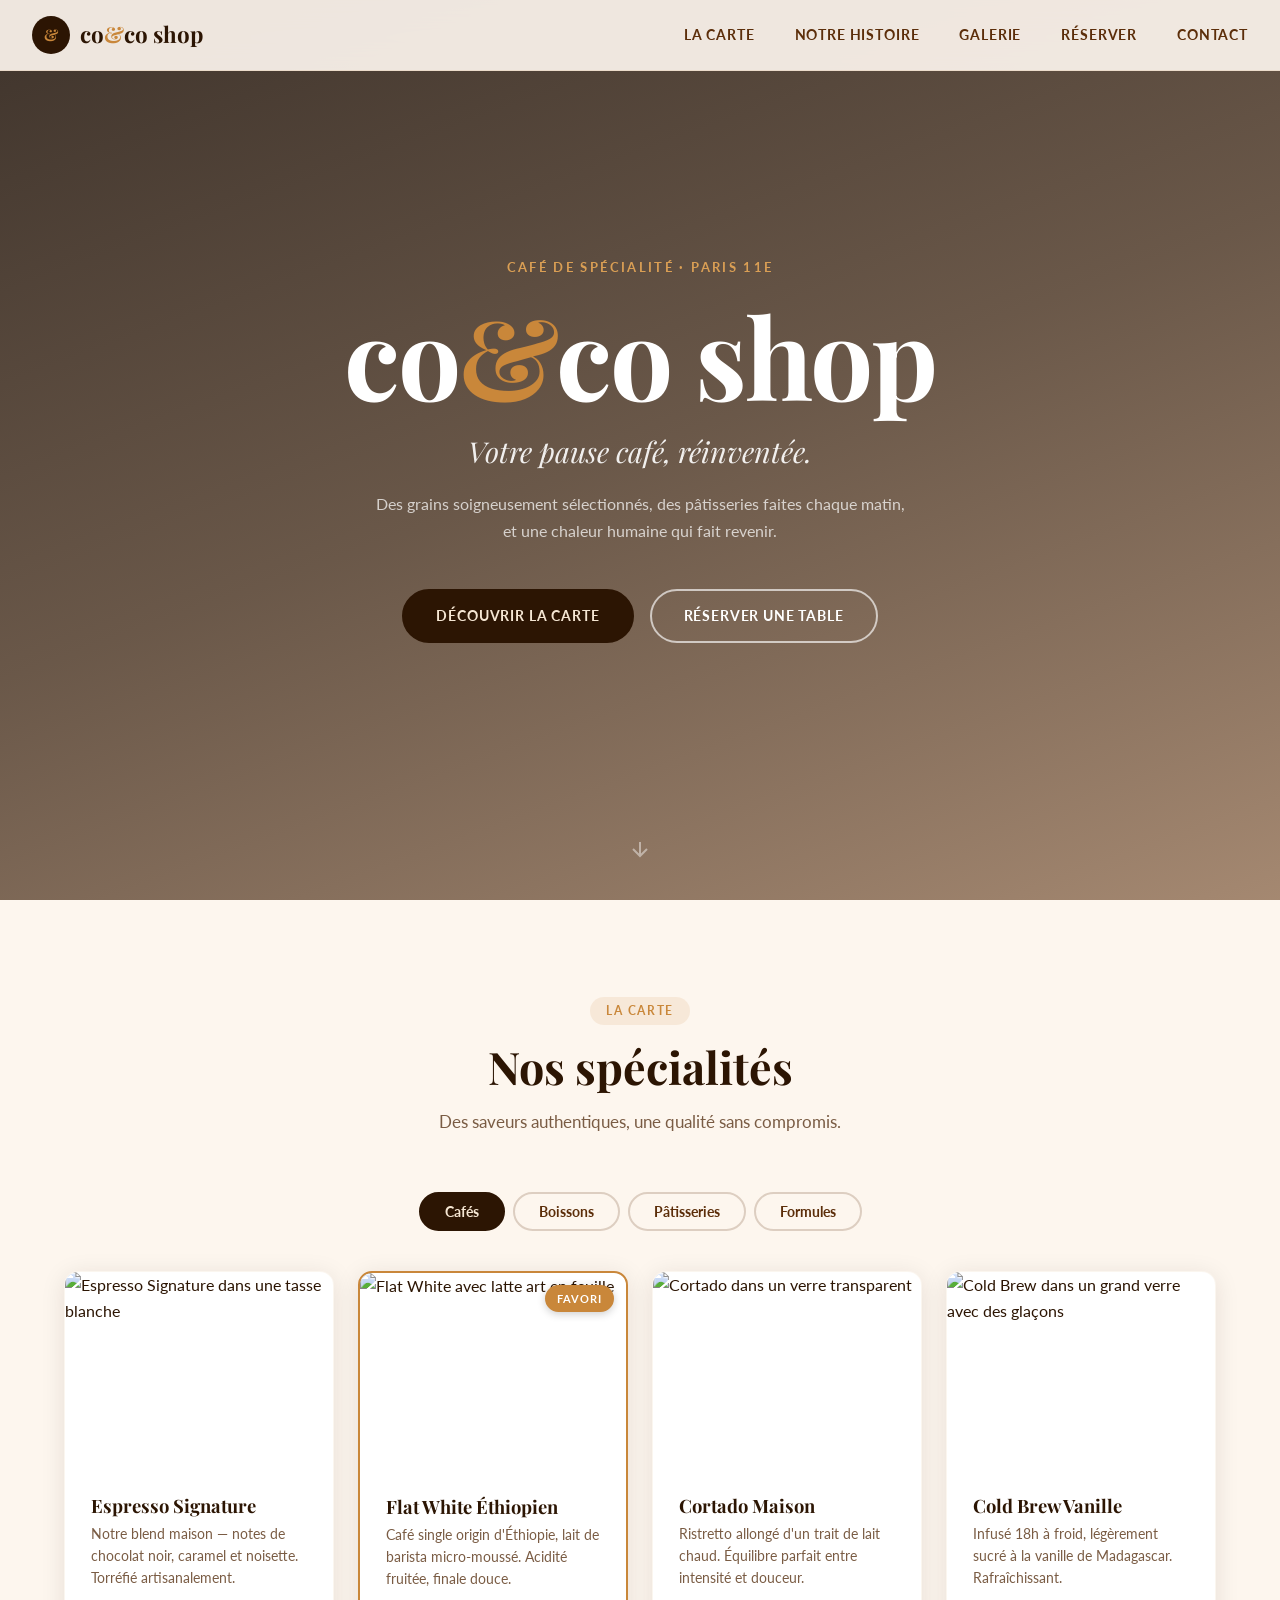
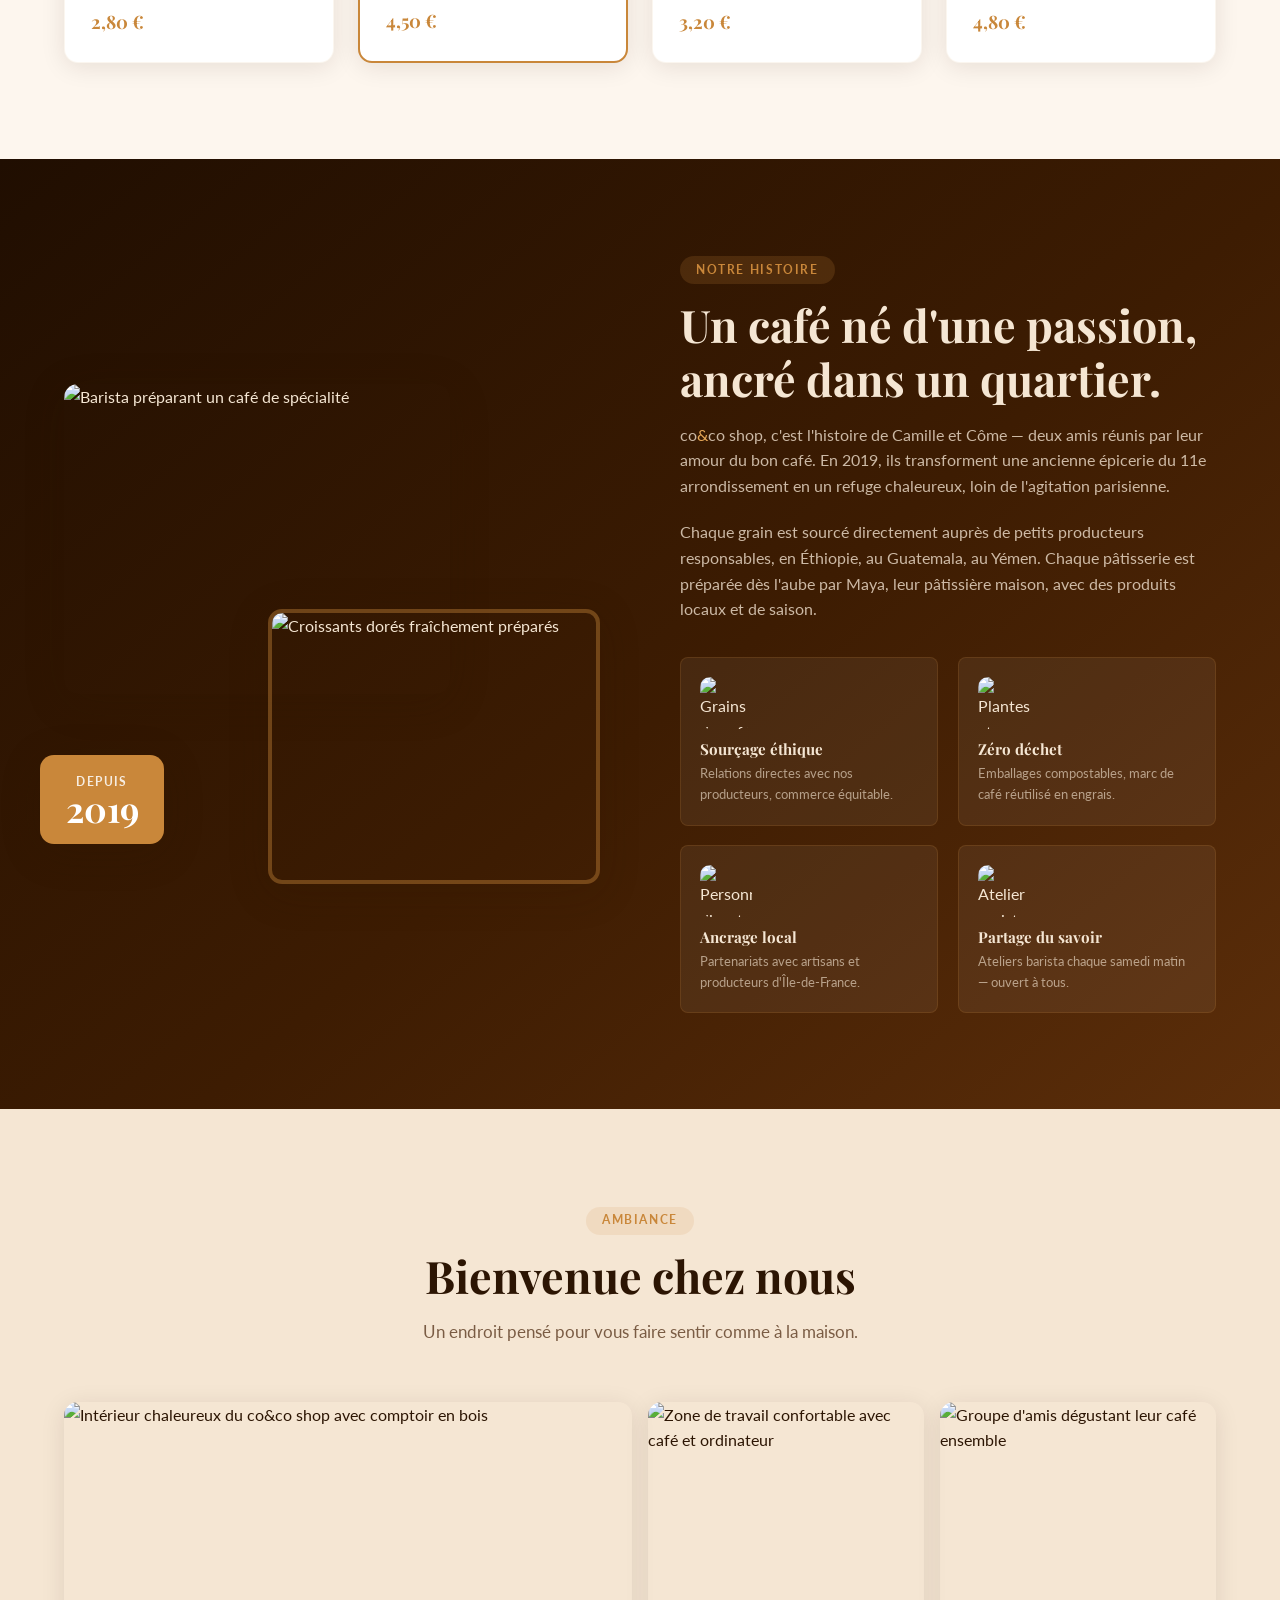
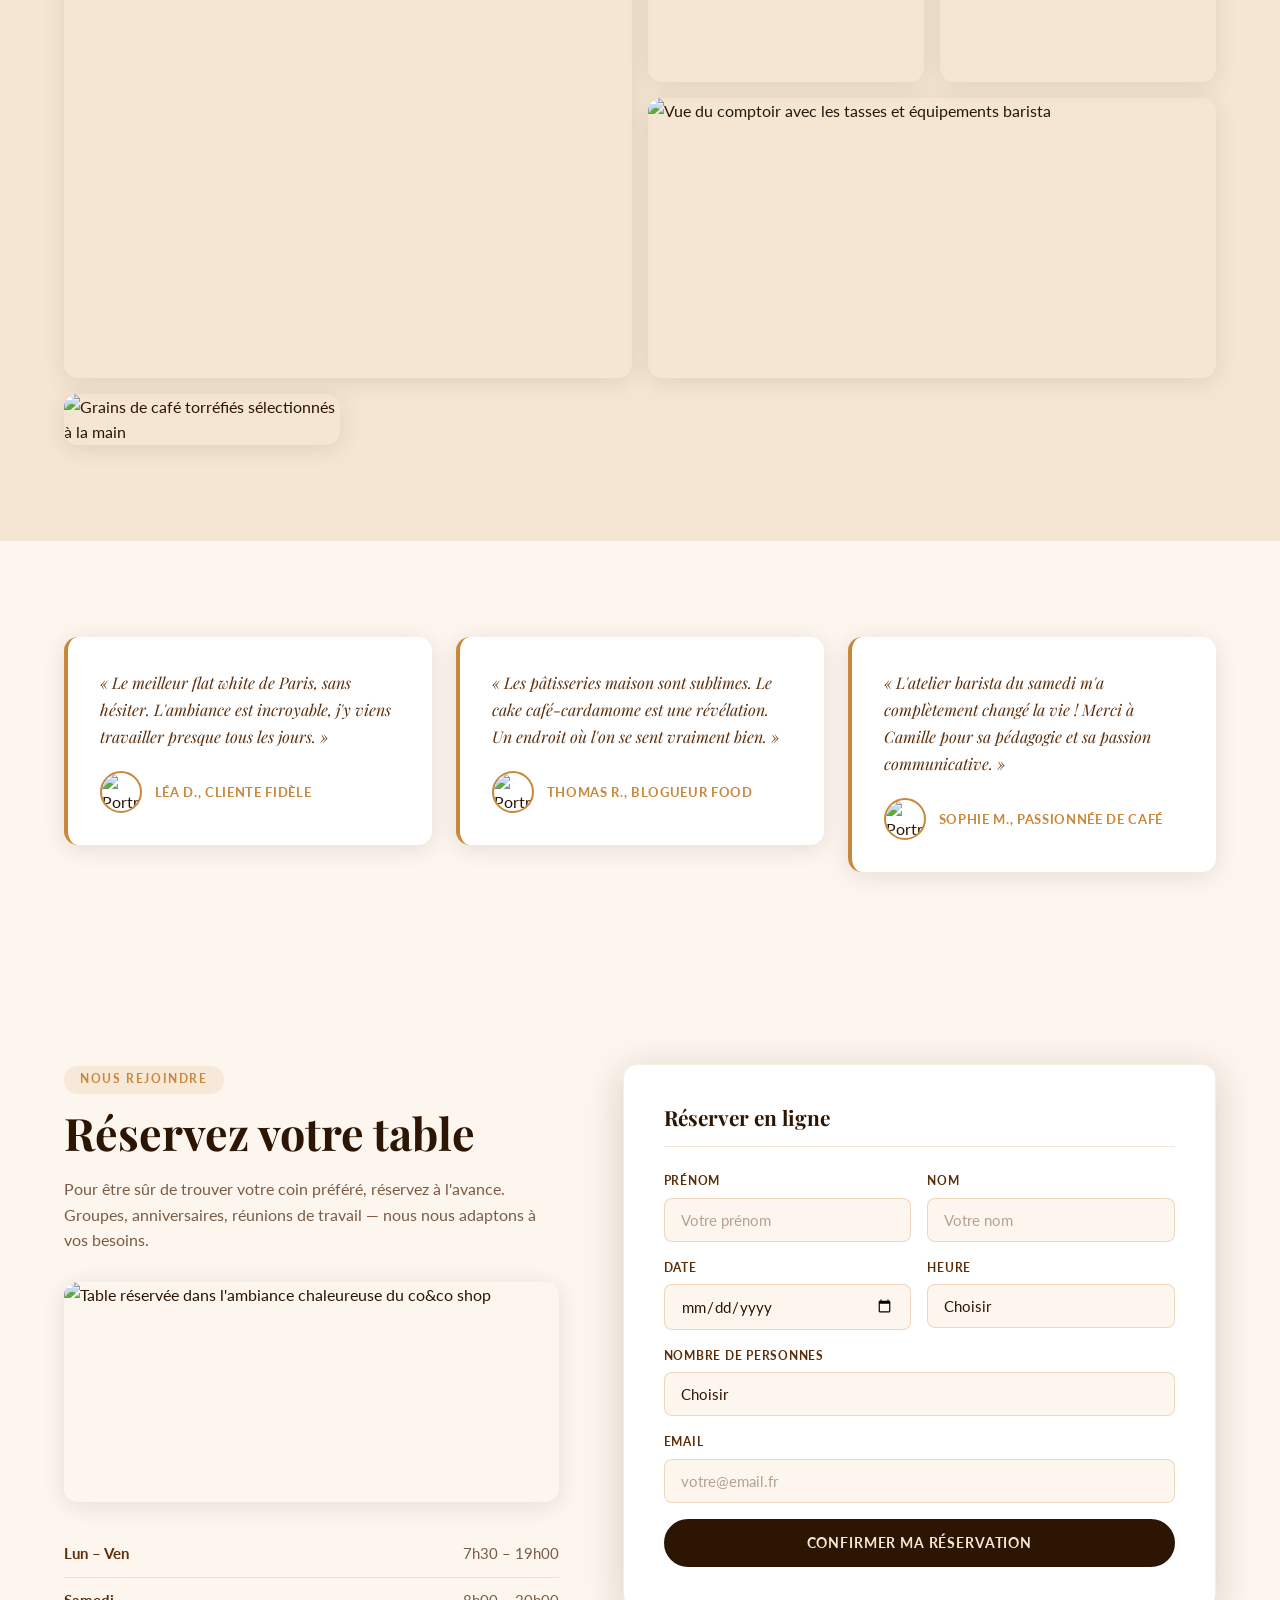
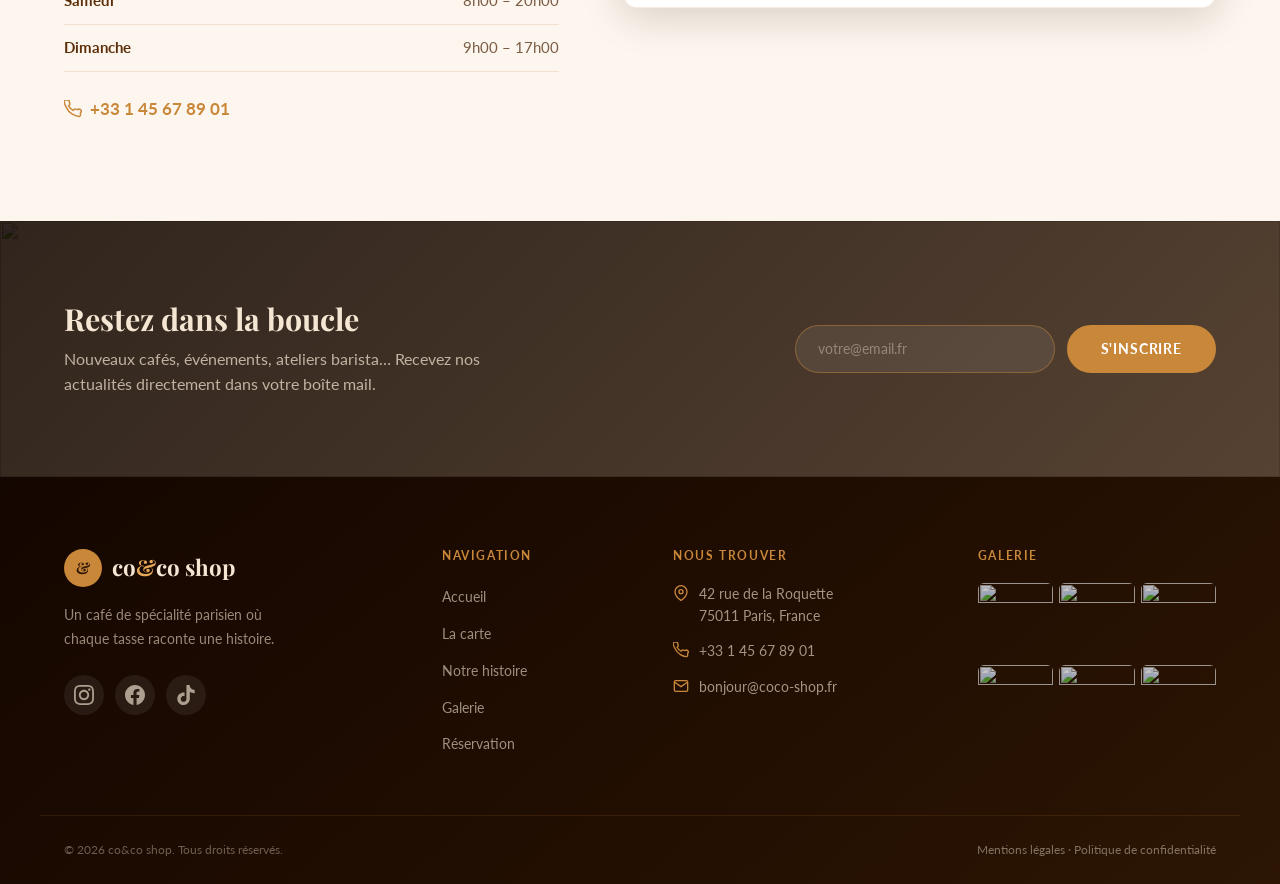
==== index.html @ a93971ee "feat: intégration de photos réalistes Unsplash sur toute la page Remplacement de tous les emojis/icô" ====
<!DOCTYPE html>
<html lang="fr">
<head>
  <meta charset="UTF-8" />
  <meta name="viewport" content="width=device-width, initial-scale=1.0" />
  <meta name="description" content="co&co shop — Café de spécialité artisanal au cœur de Paris. Savoureuses pâtisseries maison, cafés d'origine, ambiance chaleureuse. Venez vivre l'expérience co&co." />
  <meta name="keywords" content="café, coffee shop, pâtisseries, spécialité, Paris, artisanal, co&co shop" />
  <meta name="author" content="co&co shop" />
  <meta property="og:title" content="co&co shop — Café & Convivialité" />
  <meta property="og:description" content="Votre pause café réinventée. Cafés de spécialité, pâtisseries maison, ambiance cosy." />
  <meta property="og:image" content="https://images.unsplash.com/photo-1501339847302-ac426a4a7cbb?w=1200&q=80" />
  <meta property="og:type" content="website" />
  <title>co&amp;co shop — Café &amp; Convivialité</title>
  <link rel="preconnect" href="https://fonts.googleapis.com" />
  <link rel="preconnect" href="https://fonts.gstatic.com" crossorigin />
  <link href="https://fonts.googleapis.com/css2?family=Playfair+Display:ital,wght@0,400;0,600;0,700;1,400&family=Lato:wght@300;400;700&display=swap" rel="stylesheet" />
  <link rel="stylesheet" href="style.css" />
</head>
<body>

  <!-- ===== NAVIGATION ===== -->
  <header class="navbar" role="banner">
    <a href="#hero" class="logo" aria-label="co&amp;co shop - accueil">
      <span class="logo-symbol">&amp;</span>
      <span class="logo-text">co<em>&amp;</em>co shop</span>
    </a>
    <button class="nav-toggle" aria-label="Ouvrir le menu" aria-expanded="false" aria-controls="nav-menu">
      <span></span><span></span><span></span>
    </button>
    <nav id="nav-menu" class="nav-links" role="navigation" aria-label="Navigation principale">
      <a href="#menu">La carte</a>
      <a href="#about">Notre histoire</a>
      <a href="#galerie">Galerie</a>
      <a href="#reserve">Réserver</a>
      <a href="#contact">Contact</a>
    </nav>
  </header>

  <main>

    <!-- ===== HERO ===== -->
    <section id="hero" class="hero" aria-label="Présentation">
      <div class="hero-overlay"></div>
      <div class="hero-content">
        <p class="hero-eyebrow">Café de spécialité · Paris 11e</p>
        <h1>co<span>&amp;</span>co shop</h1>
        <p class="hero-tagline">Votre pause café, réinventée.</p>
        <p class="hero-sub">Des grains soigneusement sélectionnés, des pâtisseries faites chaque matin,<br class="hide-mobile"> et une chaleur humaine qui fait revenir.</p>
        <div class="hero-ctas">
          <a href="#menu" class="btn btn-primary">Découvrir la carte</a>
          <a href="#reserve" class="btn btn-outline">Réserver une table</a>
        </div>
      </div>
      <a href="#menu" class="scroll-down" aria-label="Défiler vers le bas">
        <svg width="24" height="24" viewBox="0 0 24 24" fill="none" stroke="currentColor" stroke-width="2" aria-hidden="true"><path d="M12 5v14M5 12l7 7 7-7"/></svg>
      </a>
    </section>

    <!-- ===== MENU ===== -->
    <section id="menu" class="section section-menu" aria-labelledby="menu-title">
      <div class="container">
        <div class="section-header">
          <span class="section-tag">La carte</span>
          <h2 id="menu-title">Nos spécialités</h2>
          <p>Des saveurs authentiques, une qualité sans compromis.</p>
        </div>

        <div class="menu-tabs" role="tablist" aria-label="Catégories de la carte">
          <button class="tab-btn active" role="tab" aria-selected="true" data-tab="cafes">Cafés</button>
          <button class="tab-btn" role="tab" aria-selected="false" data-tab="boissons">Boissons</button>
          <button class="tab-btn" role="tab" aria-selected="false" data-tab="patisseries">Pâtisseries</button>
          <button class="tab-btn" role="tab" aria-selected="false" data-tab="formules">Formules</button>
        </div>

        <!-- CAFÉS -->
        <div id="tab-cafes" class="tab-panel active" role="tabpanel">
          <div class="menu-grid">

            <article class="menu-card">
              <div class="menu-card-photo">
                <img src="https://images.unsplash.com/photo-1510707577719-ae7c14805e3a?auto=format&fit=crop&w=600&q=80"
                     alt="Espresso Signature dans une tasse blanche" loading="lazy" />
              </div>
              <div class="menu-card-body">
                <h3>Espresso Signature</h3>
                <p>Notre blend maison — notes de chocolat noir, caramel et noisette. Torréfié artisanalement.</p>
                <span class="price">2,80 €</span>
              </div>
            </article>

            <article class="menu-card featured">
              <span class="badge">Favori</span>
              <div class="menu-card-photo">
                <img src="https://images.unsplash.com/photo-1509042239860-f550ce710b93?auto=format&fit=crop&w=600&q=80"
                     alt="Flat White avec latte art en feuille" loading="lazy" />
              </div>
              <div class="menu-card-body">
                <h3>Flat White Éthiopien</h3>
                <p>Café single origin d'Éthiopie, lait de barista micro-moussé. Acidité fruitée, finale douce.</p>
                <span class="price">4,50 €</span>
              </div>
            </article>

            <article class="menu-card">
              <div class="menu-card-photo">
                <img src="https://images.unsplash.com/photo-1512568400610-62da28bc8a13?auto=format&fit=crop&w=600&q=80"
                     alt="Cortado dans un verre transparent" loading="lazy" />
              </div>
              <div class="menu-card-body">
                <h3>Cortado Maison</h3>
                <p>Ristretto allongé d'un trait de lait chaud. Équilibre parfait entre intensité et douceur.</p>
                <span class="price">3,20 €</span>
              </div>
            </article>

            <article class="menu-card">
              <div class="menu-card-photo">
                <img src="https://images.unsplash.com/photo-1461023058943-07fcbe16d735?auto=format&fit=crop&w=600&q=80"
                     alt="Cold Brew dans un grand verre avec des glaçons" loading="lazy" />
              </div>
              <div class="menu-card-body">
                <h3>Cold Brew Vanille</h3>
                <p>Infusé 18h à froid, légèrement sucré à la vanille de Madagascar. Rafraîchissant.</p>
                <span class="price">4,80 €</span>
              </div>
            </article>

          </div>
        </div>

        <!-- BOISSONS -->
        <div id="tab-boissons" class="tab-panel" role="tabpanel" hidden>
          <div class="menu-grid">

            <article class="menu-card">
              <div class="menu-card-photo">
                <img src="https://images.unsplash.com/photo-1536256263959-770b48d82b0a?auto=format&fit=crop&w=600&q=80"
                     alt="Matcha Latte vert vif dans un bol" loading="lazy" />
              </div>
              <div class="menu-card-body">
                <h3>Matcha Latte</h3>
                <p>Matcha de cérémonie japonais, lait d'avoine artisanal, miel d'acacia.</p>
                <span class="price">4,90 €</span>
              </div>
            </article>

            <article class="menu-card featured">
              <span class="badge">Nouveauté</span>
              <div class="menu-card-photo">
                <img src="https://images.unsplash.com/photo-1571091718767-18b5b1457add?auto=format&fit=crop&w=600&q=80"
                     alt="Golden Milk au curcuma dans une tasse blanche" loading="lazy" />
              </div>
              <div class="menu-card-body">
                <h3>Golden Milk</h3>
                <p>Lait de coco, curcuma, gingembre frais, miel. La boisson qui réconforte.</p>
                <span class="price">4,50 €</span>
              </div>
            </article>

            <article class="menu-card">
              <div class="menu-card-photo">
                <img src="https://images.unsplash.com/photo-1621263764928-df1444c5e859?auto=format&fit=crop&w=600&q=80"
                     alt="Limonade artisanale avec citron et menthe fraîche" loading="lazy" />
              </div>
              <div class="menu-card-body">
                <h3>Limonade Maison</h3>
                <p>Citrons pressés, sirop de lavande, eau pétillante. Fraîcheur garantie.</p>
                <span class="price">3,80 €</span>
              </div>
            </article>

            <article class="menu-card">
              <div class="menu-card-photo">
                <img src="https://images.unsplash.com/photo-1556679343-c7306c1976bc?auto=format&fit=crop&w=600&q=80"
                     alt="Théière avec tasse de thé fumant" loading="lazy" />
              </div>
              <div class="menu-card-body">
                <h3>Thé de Ceylan</h3>
                <p>Sélection single-estate, servi avec lait froid ou nature selon votre envie.</p>
                <span class="price">3,50 €</span>
              </div>
            </article>

          </div>
        </div>

        <!-- PÂTISSERIES -->
        <div id="tab-patisseries" class="tab-panel" role="tabpanel" hidden>
          <div class="menu-grid">

            <article class="menu-card">
              <div class="menu-card-photo">
                <img src="https://images.unsplash.com/photo-1555507036-ab1f4038808a?auto=format&fit=crop&w=600&q=80"
                     alt="Croissants dorés et feuilletés sur une planche en bois" loading="lazy" />
              </div>
              <div class="menu-card-body">
                <h3>Croissant Beurre AOC</h3>
                <p>Feuilletage maison, beurre Charentes-Poitou AOP. Croustillant, fondant, inoubliable.</p>
                <span class="price">2,50 €</span>
              </div>
            </article>

            <article class="menu-card featured">
              <span class="badge">Signature</span>
              <div class="menu-card-photo">
                <img src="https://images.unsplash.com/photo-1606313564200-e75d5e30476c?auto=format&fit=crop&w=600&q=80"
                     alt="Tranche de cake moelleux au café" loading="lazy" />
              </div>
              <div class="menu-card-body">
                <h3>Cake Café Cardamome</h3>
                <p>Recette exclusive — café du Guatemala, cardamome verte, glaçage noisette.</p>
                <span class="price">4,20 €</span>
              </div>
            </article>

            <article class="menu-card">
              <div class="menu-card-photo">
                <img src="https://images.unsplash.com/photo-1564355808539-22fda35bed7e?auto=format&fit=crop&w=600&q=80"
                     alt="Brownies au chocolat fondants avec noix" loading="lazy" />
              </div>
              <div class="menu-card-body">
                <h3>Brownie Fondant</h3>
                <p>Chocolat 70% Valrhona, noix de pécan, fleur de sel. Fondant à cœur.</p>
                <span class="price">3,90 €</span>
              </div>
            </article>

            <article class="menu-card">
              <div class="menu-card-photo">
                <img src="https://images.unsplash.com/photo-1607958996333-41aef7caefaa?auto=format&fit=crop&w=600&q=80"
                     alt="Muffin aux myrtilles fraîches avec streusel doré" loading="lazy" />
              </div>
              <div class="menu-card-body">
                <h3>Muffin Myrtilles</h3>
                <p>Myrtilles fraîches, streusel croustillant, sans conservateurs. Fait chaque matin.</p>
                <span class="price">3,20 €</span>
              </div>
            </article>

          </div>
        </div>

        <!-- FORMULES -->
        <div id="tab-formules" class="tab-panel" role="tabpanel" hidden>
          <div class="menu-grid formules-grid">

            <article class="menu-card formule-card">
              <div class="menu-card-photo">
                <img src="https://images.unsplash.com/photo-1504674900247-0877df9cc836?auto=format&fit=crop&w=700&q=80"
                     alt="Petit déjeuner complet avec café et viennoiseries" loading="lazy" />
              </div>
              <div class="menu-card-body">
                <h3>Formule Matin</h3>
                <p class="formule-desc">Le bon départ pour bien commencer la journée</p>
                <ul>
                  <li>Café au choix</li>
                  <li>Viennoiserie du jour</li>
                  <li>Jus d'orange frais</li>
                </ul>
                <span class="price formule-price">7,50 €</span>
              </div>
            </article>

            <article class="menu-card formule-card featured">
              <span class="badge">Populaire</span>
              <div class="menu-card-photo">
                <img src="https://images.unsplash.com/photo-1442512595331-e89e73853f31?auto=format&fit=crop&w=700&q=80"
                     alt="Table de café avec café spécialité et pâtisserie" loading="lazy" />
              </div>
              <div class="menu-card-body">
                <h3>Formule Pause</h3>
                <p class="formule-desc">La parenthèse parfaite dans votre journée</p>
                <ul>
                  <li>Café spécialité</li>
                  <li>Pâtisserie maison</li>
                  <li>Eau minérale</li>
                </ul>
                <span class="price formule-price">9,00 €</span>
              </div>
            </article>

            <article class="menu-card formule-card">
              <div class="menu-card-photo">
                <img src="https://images.unsplash.com/photo-1490645935967-10de6ba17061?auto=format&fit=crop&w=700&q=80"
                     alt="Bol healthy avec fruits, graines et smoothie" loading="lazy" />
              </div>
              <div class="menu-card-body">
                <h3>Formule Détox</h3>
                <p class="formule-desc">Pour les matins où l'on prend soin de soi</p>
                <ul>
                  <li>Boisson chaude bien-être</li>
                  <li>Smoothie bowl</li>
                  <li>Mix graines et fruits secs</li>
                </ul>
                <span class="price formule-price">10,50 €</span>
              </div>
            </article>

          </div>
        </div>

      </div>
    </section>

    <!-- ===== ABOUT / AMBIANCE ===== -->
    <section id="about" class="section section-about" aria-labelledby="about-title">
      <div class="container about-container">
        <div class="about-visual" aria-hidden="true">
          <div class="about-img-wrap">
            <div class="about-img about-img-1">
              <img src="https://images.unsplash.com/photo-1495474472287-4d71bcdd2085?auto=format&fit=crop&w=800&q=82"
                   alt="Barista préparant un café de spécialité" />
            </div>
            <div class="about-img about-img-2">
              <img src="https://images.unsplash.com/photo-1555507036-ab1f4038808a?auto=format&fit=crop&w=800&q=82"
                   alt="Croissants dorés fraîchement préparés" />
            </div>
          </div>
          <div class="about-badge">
            <strong>Depuis</strong>
            <span>2019</span>
          </div>
        </div>
        <div class="about-content">
          <span class="section-tag">Notre histoire</span>
          <h2 id="about-title">Un café né d'une passion,<br>ancré dans un quartier.</h2>
          <p>co<em>&amp;</em>co shop, c'est l'histoire de Camille et Côme — deux amis réunis par leur amour du bon café. En 2019, ils transforment une ancienne épicerie du 11e arrondissement en un refuge chaleureux, loin de l'agitation parisienne.</p>
          <p>Chaque grain est sourcé directement auprès de petits producteurs responsables, en Éthiopie, au Guatemala, au Yémen. Chaque pâtisserie est préparée dès l'aube par Maya, leur pâtissière maison, avec des produits locaux et de saison.</p>
          <div class="values-grid">
            <div class="value-item">
              <div class="value-icon-photo">
                <img src="https://images.unsplash.com/photo-1447933601403-0c6688de566e?auto=format&fit=crop&w=120&q=75"
                     alt="Grains de café d'origine" loading="lazy" />
              </div>
              <h4>Sourçage éthique</h4>
              <p>Relations directes avec nos producteurs, commerce équitable.</p>
            </div>
            <div class="value-item">
              <div class="value-icon-photo">
                <img src="https://images.unsplash.com/photo-1466692476868-aef1dfb1e735?auto=format&fit=crop&w=120&q=75"
                     alt="Plantes et verdure naturelles" loading="lazy" />
              </div>
              <h4>Zéro déchet</h4>
              <p>Emballages compostables, marc de café réutilisé en engrais.</p>
            </div>
            <div class="value-item">
              <div class="value-icon-photo">
                <img src="https://images.unsplash.com/photo-1521017432531-fbd92d768814?auto=format&fit=crop&w=120&q=75"
                     alt="Personnes discutant dans un café" loading="lazy" />
              </div>
              <h4>Ancrage local</h4>
              <p>Partenariats avec artisans et producteurs d'Île-de-France.</p>
            </div>
            <div class="value-item">
              <div class="value-icon-photo">
                <img src="https://images.unsplash.com/photo-1442512595331-e89e73853f31?auto=format&fit=crop&w=120&q=75"
                     alt="Atelier barista avec équipement professionnel" loading="lazy" />
              </div>
              <h4>Partage du savoir</h4>
              <p>Ateliers barista chaque samedi matin — ouvert à tous.</p>
            </div>
          </div>
        </div>
      </div>
    </section>

    <!-- ===== GALERIE PHOTO ===== -->
    <section id="galerie" class="section section-galerie" aria-labelledby="galerie-title">
      <div class="container">
        <div class="section-header">
          <span class="section-tag">Ambiance</span>
          <h2 id="galerie-title">Bienvenue chez nous</h2>
          <p>Un endroit pensé pour vous faire sentir comme à la maison.</p>
        </div>
        <div class="galerie-grid">
          <figure class="galerie-item galerie-large">
            <img src="https://images.unsplash.com/photo-1554118811-1e0d58224f24?auto=format&fit=crop&w=1000&q=82"
                 alt="Intérieur chaleureux du co&co shop avec comptoir en bois" loading="lazy" />
          </figure>
          <figure class="galerie-item">
            <img src="https://images.unsplash.com/photo-1493857671505-72967e2e2760?auto=format&fit=crop&w=600&q=80"
                 alt="Zone de travail confortable avec café et ordinateur" loading="lazy" />
          </figure>
          <figure class="galerie-item">
            <img src="https://images.unsplash.com/photo-1521017432531-fbd92d768814?auto=format&fit=crop&w=600&q=80"
                 alt="Groupe d'amis dégustant leur café ensemble" loading="lazy" />
          </figure>
          <figure class="galerie-item galerie-wide">
            <img src="https://images.unsplash.com/photo-1442512595331-e89e73853f31?auto=format&fit=crop&w=1200&q=82"
                 alt="Vue du comptoir avec les tasses et équipements barista" loading="lazy" />
          </figure>
          <figure class="galerie-item">
            <img src="https://images.unsplash.com/photo-1447933601403-0c6688de566e?auto=format&fit=crop&w=600&q=80"
                 alt="Grains de café torréfiés sélectionnés à la main" loading="lazy" />
          </figure>
        </div>
      </div>
    </section>

    <!-- ===== TESTIMONIALS ===== -->
    <section class="section section-testimonials" aria-labelledby="testimonials-title">
      <div class="container">
        <h2 id="testimonials-title" class="sr-only">Avis de nos clients</h2>
        <div class="testimonials-grid">
          <blockquote class="testimonial">
            <p>« Le meilleur flat white de Paris, sans hésiter. L'ambiance est incroyable, j'y viens travailler presque tous les jours. »</p>
            <footer>
              <img src="https://images.unsplash.com/photo-1438761681033-6461ffad8d80?auto=format&fit=crop&w=80&h=80&q=75"
                   alt="Portrait de Léa D." loading="lazy" />
              <span>Léa D., cliente fidèle</span>
            </footer>
          </blockquote>
          <blockquote class="testimonial testimonial-center">
            <p>« Les pâtisseries maison sont sublimes. Le cake café-cardamome est une révélation. Un endroit où l'on se sent vraiment bien. »</p>
            <footer>
              <img src="https://images.unsplash.com/photo-1472099645785-5658abf4ff4e?auto=format&fit=crop&w=80&h=80&q=75"
                   alt="Portrait de Thomas R." loading="lazy" />
              <span>Thomas R., blogueur food</span>
            </footer>
          </blockquote>
          <blockquote class="testimonial">
            <p>« L'atelier barista du samedi m'a complètement changé la vie ! Merci à Camille pour sa pédagogie et sa passion communicative. »</p>
            <footer>
              <img src="https://images.unsplash.com/photo-1544005313-94ddf0286df2?auto=format&fit=crop&w=80&h=80&q=75"
                   alt="Portrait de Sophie M." loading="lazy" />
              <span>Sophie M., passionnée de café</span>
            </footer>
          </blockquote>
        </div>
      </div>
    </section>

    <!-- ===== RESERVE / CTA SECONDAIRE ===== -->
    <section id="reserve" class="section section-reserve" aria-labelledby="reserve-title">
      <div class="container reserve-container">
        <div class="reserve-info">
          <span class="section-tag">Nous rejoindre</span>
          <h2 id="reserve-title">Réservez votre table</h2>
          <p>Pour être sûr de trouver votre coin préféré, réservez à l'avance. Groupes, anniversaires, réunions de travail — nous nous adaptons à vos besoins.</p>
          <div class="reserve-photo">
            <img src="https://images.unsplash.com/photo-1559925393-8be0ec4767c8?auto=format&fit=crop&w=700&q=80"
                 alt="Table réservée dans l'ambiance chaleureuse du co&co shop" loading="lazy" />
          </div>
          <ul class="hours-list">
            <li><span>Lun – Ven</span><span>7h30 – 19h00</span></li>
            <li><span>Samedi</span><span>8h00 – 20h00</span></li>
            <li><span>Dimanche</span><span>9h00 – 17h00</span></li>
          </ul>
          <a href="tel:+33145678901" class="contact-link">
            <svg width="18" height="18" viewBox="0 0 24 24" fill="none" stroke="currentColor" stroke-width="2" aria-hidden="true"><path d="M22 16.92v3a2 2 0 01-2.18 2 19.79 19.79 0 01-8.63-3.07A19.5 19.5 0 013.07 9.81 19.79 19.79 0 01.03 1.18 2 2 0 012 .03h3a2 2 0 012 1.72c.127.96.361 1.903.7 2.81a2 2 0 01-.45 2.11L6.09 7.91a16 16 0 006 6l1.27-1.27a2 2 0 012.11-.45c.907.339 1.85.573 2.81.7A2 2 0 0122 16.92z"/></svg>
            +33 1 45 67 89 01
          </a>
        </div>
        <div class="reserve-form-wrap">
          <form class="reserve-form" action="#" method="post" aria-label="Formulaire de réservation" novalidate>
            <h3>Réserver en ligne</h3>
            <div class="form-row">
              <div class="form-group">
                <label for="fname">Prénom</label>
                <input type="text" id="fname" name="fname" placeholder="Votre prénom" required autocomplete="given-name" />
              </div>
              <div class="form-group">
                <label for="lname">Nom</label>
                <input type="text" id="lname" name="lname" placeholder="Votre nom" required autocomplete="family-name" />
              </div>
            </div>
            <div class="form-row">
              <div class="form-group">
                <label for="date">Date</label>
                <input type="date" id="date" name="date" required />
              </div>
              <div class="form-group">
                <label for="time">Heure</label>
                <select id="time" name="time" required>
                  <option value="">Choisir</option>
                  <option>8h00</option><option>9h00</option><option>10h00</option>
                  <option>11h00</option><option>14h00</option><option>15h00</option>
                  <option>16h00</option><option>17h00</option><option>18h00</option>
                </select>
              </div>
            </div>
            <div class="form-group">
              <label for="guests">Nombre de personnes</label>
              <select id="guests" name="guests" required>
                <option value="">Choisir</option>
                <option>1 personne</option><option>2 personnes</option><option>3 personnes</option>
                <option>4 personnes</option><option>5 personnes</option><option>6 personnes et +</option>
              </select>
            </div>
            <div class="form-group">
              <label for="email">Email</label>
              <input type="email" id="email" name="email" placeholder="votre@email.fr" required autocomplete="email" />
            </div>
            <button type="submit" class="btn btn-primary btn-full">Confirmer ma réservation</button>
          </form>
        </div>
      </div>
    </section>

    <!-- ===== NEWSLETTER ===== -->
    <section class="section section-newsletter" aria-labelledby="newsletter-title">
      <div class="newsletter-bg">
        <img src="https://images.unsplash.com/photo-1447933601403-0c6688de566e?auto=format&fit=crop&w=1920&q=75"
             alt="" role="presentation" loading="lazy" />
      </div>
      <div class="newsletter-overlay"></div>
      <div class="container newsletter-container">
        <div class="newsletter-content">
          <h2 id="newsletter-title">Restez dans la boucle</h2>
          <p>Nouveaux cafés, événements, ateliers barista… Recevez nos actualités directement dans votre boîte mail.</p>
        </div>
        <form class="newsletter-form" action="#" method="post" aria-label="Inscription newsletter" novalidate>
          <input type="email" name="newsletter-email" placeholder="votre@email.fr" required aria-label="Adresse email pour la newsletter" autocomplete="email" />
          <button type="submit" class="btn btn-primary">S'inscrire</button>
        </form>
      </div>
    </section>

  </main>

  <!-- ===== FOOTER ===== -->
  <footer id="contact" class="footer" role="contentinfo">
    <div class="container footer-grid">
      <div class="footer-brand">
        <a href="#hero" class="logo logo-light" aria-label="co&amp;co shop - accueil">
          <span class="logo-symbol">&amp;</span>
          <span class="logo-text">co<em>&amp;</em>co shop</span>
        </a>
        <p>Un café de spécialité parisien où chaque tasse raconte une histoire.</p>
        <div class="social-links" aria-label="Réseaux sociaux">
          <a href="#" aria-label="Instagram co&amp;co shop" rel="noopener noreferrer">
            <svg viewBox="0 0 24 24" width="20" height="20" fill="currentColor" aria-hidden="true"><path d="M12 2.163c3.204 0 3.584.012 4.85.07 3.252.148 4.771 1.691 4.919 4.919.058 1.265.069 1.645.069 4.849 0 3.205-.012 3.584-.069 4.849-.149 3.225-1.664 4.771-4.919 4.919-1.266.058-1.644.07-4.85.07-3.204 0-3.584-.012-4.849-.07-3.26-.149-4.771-1.699-4.919-4.92-.058-1.265-.07-1.644-.07-4.849 0-3.204.013-3.583.07-4.849.149-3.227 1.664-4.771 4.919-4.919 1.266-.057 1.645-.069 4.849-.069zm0-2.163c-3.259 0-3.667.014-4.947.072-4.358.2-6.78 2.618-6.98 6.98-.059 1.281-.073 1.689-.073 4.948 0 3.259.014 3.668.072 4.948.2 4.358 2.618 6.78 6.98 6.98 1.281.058 1.689.072 4.948.072 3.259 0 3.668-.014 4.948-.072 4.354-.2 6.782-2.618 6.979-6.98.059-1.28.073-1.689.073-4.948 0-3.259-.014-3.667-.072-4.947-.196-4.354-2.617-6.78-6.979-6.98-1.281-.059-1.69-.073-4.949-.073zm0 5.838c-3.403 0-6.162 2.759-6.162 6.162s2.759 6.163 6.162 6.163 6.162-2.759 6.162-6.163c0-3.403-2.759-6.162-6.162-6.162zm0 10.162c-2.209 0-4-1.79-4-4 0-2.209 1.791-4 4-4s4 1.791 4 4c0 2.21-1.791 4-4 4zm6.406-11.845c-.796 0-1.441.645-1.441 1.44s.645 1.44 1.441 1.44c.795 0 1.439-.645 1.439-1.44s-.644-1.44-1.439-1.44z"/></svg>
          </a>
          <a href="#" aria-label="Facebook co&amp;co shop" rel="noopener noreferrer">
            <svg viewBox="0 0 24 24" width="20" height="20" fill="currentColor" aria-hidden="true"><path d="M24 12.073c0-6.627-5.373-12-12-12s-12 5.373-12 12c0 5.99 4.388 10.954 10.125 11.854v-8.385H7.078v-3.47h3.047V9.43c0-3.007 1.792-4.669 4.533-4.669 1.312 0 2.686.235 2.686.235v2.953H15.83c-1.491 0-1.956.925-1.956 1.874v2.25h3.328l-.532 3.47h-2.796v8.385C19.612 23.027 24 18.062 24 12.073z"/></svg>
          </a>
          <a href="#" aria-label="TikTok co&amp;co shop" rel="noopener noreferrer">
            <svg viewBox="0 0 24 24" width="20" height="20" fill="currentColor" aria-hidden="true"><path d="M12.525.02c1.31-.02 2.61-.01 3.91-.02.08 1.53.63 3.09 1.75 4.17 1.12 1.11 2.7 1.62 4.24 1.79v4.03c-1.44-.05-2.89-.35-4.2-.97-.57-.26-1.1-.59-1.62-.93-.01 2.92.01 5.84-.02 8.75-.08 1.4-.54 2.79-1.35 3.94-1.31 1.92-3.58 3.17-5.91 3.21-1.43.08-2.86-.31-4.08-1.03-2.02-1.19-3.44-3.37-3.65-5.71-.02-.5-.03-1-.01-1.49.18-1.9 1.12-3.72 2.58-4.96 1.66-1.44 3.98-2.13 6.15-1.72.02 1.48-.04 2.96-.04 4.44-.99-.32-2.15-.23-3.02.37-.63.41-1.11 1.04-1.36 1.75-.21.51-.15 1.07-.14 1.61.24 1.64 1.82 3.02 3.5 2.87 1.12-.01 2.19-.66 2.77-1.61.19-.33.4-.67.41-1.06.1-1.79.06-3.57.07-5.36.01-4.03-.01-8.05.02-12.07z"/></svg>
          </a>
        </div>
      </div>

      <nav class="footer-nav" aria-label="Navigation footer">
        <h3>Navigation</h3>
        <ul>
          <li><a href="#hero">Accueil</a></li>
          <li><a href="#menu">La carte</a></li>
          <li><a href="#about">Notre histoire</a></li>
          <li><a href="#galerie">Galerie</a></li>
          <li><a href="#reserve">Réservation</a></li>
        </ul>
      </nav>

      <div class="footer-contact">
        <h3>Nous trouver</h3>
        <address>
          <p>
            <svg width="16" height="16" viewBox="0 0 24 24" fill="none" stroke="currentColor" stroke-width="2" aria-hidden="true"><path d="M21 10c0 7-9 13-9 13s-9-6-9-13a9 9 0 0118 0z"/><circle cx="12" cy="10" r="3"/></svg>
            42 rue de la Roquette<br>75011 Paris, France
          </p>
          <p>
            <svg width="16" height="16" viewBox="0 0 24 24" fill="none" stroke="currentColor" stroke-width="2" aria-hidden="true"><path d="M22 16.92v3a2 2 0 01-2.18 2 19.79 19.79 0 01-8.63-3.07A19.5 19.5 0 013.07 9.81 19.79 19.79 0 01.03 1.18 2 2 0 012 .03h3a2 2 0 012 1.72c.127.96.361 1.903.7 2.81a2 2 0 01-.45 2.11L6.09 7.91a16 16 0 006 6l1.27-1.27a2 2 0 012.11-.45c.907.339 1.85.573 2.81.7A2 2 0 0122 16.92z"/></svg>
            +33 1 45 67 89 01
          </p>
          <p>
            <svg width="16" height="16" viewBox="0 0 24 24" fill="none" stroke="currentColor" stroke-width="2" aria-hidden="true"><path d="M4 4h16c1.1 0 2 .9 2 2v12c0 1.1-.9 2-2 2H4c-1.1 0-2-.9-2-2V6c0-1.1.9-2 2-2z"/><polyline points="22,6 12,13 2,6"/></svg>
            bonjour@coco-shop.fr
          </p>
        </address>
      </div>

      <div class="footer-photos" aria-hidden="true">
        <h3>Galerie</h3>
        <div class="footer-photo-grid">
          <img src="https://images.unsplash.com/photo-1509042239860-f550ce710b93?auto=format&fit=crop&w=200&h=200&q=70" alt="" loading="lazy" />
          <img src="https://images.unsplash.com/photo-1555507036-ab1f4038808a?auto=format&fit=crop&w=200&h=200&q=70" alt="" loading="lazy" />
          <img src="https://images.unsplash.com/photo-1554118811-1e0d58224f24?auto=format&fit=crop&w=200&h=200&q=70" alt="" loading="lazy" />
          <img src="https://images.unsplash.com/photo-1461023058943-07fcbe16d735?auto=format&fit=crop&w=200&h=200&q=70" alt="" loading="lazy" />
          <img src="https://images.unsplash.com/photo-1495474472287-4d71bcdd2085?auto=format&fit=crop&w=200&h=200&q=70" alt="" loading="lazy" />
          <img src="https://images.unsplash.com/photo-1521017432531-fbd92d768814?auto=format&fit=crop&w=200&h=200&q=70" alt="" loading="lazy" />
        </div>
      </div>
    </div>

    <div class="footer-bottom">
      <div class="container">
        <p>&copy; 2026 co&amp;co shop. Tous droits réservés.</p>
        <p><a href="#">Mentions légales</a> · <a href="#">Politique de confidentialité</a></p>
      </div>
    </div>
  </footer>

  <script src="script.js"></script>
</body>
</html>
---- style.css ----
/* =============================================
   co&co shop — CSS
   ============================================= */

/* ---- Variables ---- */
:root {
  --brown-dark:   #2C1503;
  --brown:        #5C2E0A;
  --brown-mid:    #8B4513;
  --gold:         #C9873A;
  --gold-light:   #E8A857;
  --cream:        #F5E6D3;
  --cream-light:  #FDF6EE;
  --green:        #4A5D3C;
  --white:        #FFFFFF;
  --text:         #2C1503;
  --text-muted:   #7A5C44;

  --font-serif: 'Playfair Display', Georgia, serif;
  --font-sans:  'Lato', system-ui, sans-serif;

  --radius:    14px;
  --radius-sm: 8px;
  --shadow:    0 4px 24px rgba(44, 21, 3, 0.10);
  --shadow-lg: 0 8px 40px rgba(44, 21, 3, 0.18);

  --transition: 0.28s ease;
  --container:  1200px;
}

/* ---- Reset & Base ---- */
*, *::before, *::after { box-sizing: border-box; margin: 0; padding: 0; }

html { scroll-behavior: smooth; font-size: 16px; }

body {
  font-family: var(--font-sans);
  color: var(--text);
  background: var(--cream-light);
  line-height: 1.6;
  overflow-x: hidden;
}

img { display: block; max-width: 100%; height: auto; }
a { color: inherit; text-decoration: none; }
ul { list-style: none; }

.sr-only {
  position: absolute; width: 1px; height: 1px;
  padding: 0; margin: -1px; overflow: hidden;
  clip: rect(0,0,0,0); white-space: nowrap; border: 0;
}

.container { max-width: var(--container); margin: 0 auto; padding: 0 1.5rem; }

/* =============================================
   NAVBAR
   ============================================= */
.navbar {
  position: fixed;
  top: 0; left: 0; right: 0;
  z-index: 1000;
  display: flex;
  align-items: center;
  justify-content: space-between;
  padding: 1rem 2rem;
  background: rgba(253, 246, 238, 0.92);
  backdrop-filter: blur(14px);
  border-bottom: 1px solid rgba(201, 135, 58, 0.12);
  transition: box-shadow var(--transition);
}
.navbar.scrolled { box-shadow: var(--shadow); }

.logo {
  display: flex;
  align-items: center;
  gap: 0.6rem;
  font-family: var(--font-serif);
  font-size: 1.4rem;
  font-weight: 700;
  color: var(--brown-dark);
}
.logo-symbol {
  display: flex; align-items: center; justify-content: center;
  width: 38px; height: 38px;
  background: var(--brown-dark);
  color: var(--gold);
  border-radius: 50%;
  font-size: 1rem;
  font-weight: 700;
  flex-shrink: 0;
}
.logo-text em { color: var(--gold); font-style: normal; }
.logo-light .logo-symbol { background: var(--gold); color: var(--brown-dark); }
.logo-light .logo-text { color: var(--cream); }
.logo-light .logo-text em { color: var(--gold-light); }

.nav-links {
  display: flex;
  align-items: center;
  gap: 2.5rem;
}
.nav-links a {
  font-size: 0.88rem;
  font-weight: 700;
  letter-spacing: 0.06em;
  text-transform: uppercase;
  color: var(--brown);
  transition: color var(--transition);
}
.nav-links a:hover { color: var(--gold); }

.nav-toggle {
  display: none;
  flex-direction: column;
  gap: 5px;
  background: none;
  border: none;
  cursor: pointer;
  padding: 4px;
}
.nav-toggle span {
  display: block;
  width: 24px; height: 2px;
  background: var(--brown-dark);
  transition: all var(--transition);
  border-radius: 2px;
}
.nav-toggle.open span:nth-child(1) { transform: rotate(45deg) translate(5px, 5px); }
.nav-toggle.open span:nth-child(2) { opacity: 0; }
.nav-toggle.open span:nth-child(3) { transform: rotate(-45deg) translate(5px, -5px); }

/* =============================================
   BUTTONS
   ============================================= */
.btn {
  display: inline-flex;
  align-items: center;
  justify-content: center;
  gap: 0.5rem;
  padding: 0.85rem 2rem;
  border-radius: 50px;
  font-family: var(--font-sans);
  font-size: 0.88rem;
  font-weight: 700;
  letter-spacing: 0.06em;
  text-transform: uppercase;
  cursor: pointer;
  border: 2px solid transparent;
  transition: all var(--transition);
}
.btn-primary {
  background: var(--brown-dark);
  color: var(--cream);
  border-color: var(--brown-dark);
}
.btn-primary:hover {
  background: var(--brown);
  border-color: var(--brown);
  transform: translateY(-2px);
  box-shadow: 0 6px 20px rgba(44, 21, 3, 0.25);
}
.btn-outline {
  background: transparent;
  color: var(--white);
  border-color: rgba(255,255,255,0.65);
}
.btn-outline:hover {
  background: rgba(255,255,255,0.15);
  border-color: var(--white);
  transform: translateY(-2px);
}
.btn-full { width: 100%; }

/* =============================================
   SECTIONS — shared
   ============================================= */
.section { padding: 6rem 0; }

.section-header {
  text-align: center;
  margin-bottom: 3.5rem;
}
.section-header p {
  color: var(--text-muted);
  font-size: 1.05rem;
  max-width: 480px;
  margin: 0 auto;
}

.section-tag {
  display: inline-block;
  font-size: 0.72rem;
  font-weight: 700;
  letter-spacing: 0.14em;
  text-transform: uppercase;
  color: var(--gold);
  background: rgba(201, 135, 58, 0.12);
  padding: 0.3rem 1rem;
  border-radius: 50px;
  margin-bottom: 0.9rem;
}

h1, h2, h3, h4 { font-family: var(--font-serif); line-height: 1.2; }
h2 { font-size: clamp(1.8rem, 4vw, 2.8rem); color: var(--brown-dark); margin-bottom: 1rem; }
h3 { font-size: 1.15rem; margin-bottom: 0.4rem; }

/* =============================================
   HERO — photo de fond réelle
   ============================================= */
.hero {
  position: relative;
  min-height: 100vh;
  display: flex;
  align-items: center;
  justify-content: center;
  text-align: center;
  overflow: hidden;
  background:
    url('https://images.unsplash.com/photo-1501339847302-ac426a4a7cbb?auto=format&fit=crop&w=1920&q=85')
    center center / cover no-repeat;
}

.hero-overlay {
  position: absolute; inset: 0;
  background: linear-gradient(
    160deg,
    rgba(20, 8, 0, 0.82) 0%,
    rgba(44, 21, 3, 0.70) 50%,
    rgba(92, 46, 10, 0.55) 100%
  );
  pointer-events: none;
}

.hero-content {
  position: relative;
  z-index: 1;
  max-width: 740px;
  padding: 2rem 1.5rem;
  color: var(--white);
}

.hero-eyebrow {
  font-size: 0.82rem;
  font-weight: 700;
  letter-spacing: 0.18em;
  text-transform: uppercase;
  color: var(--gold-light);
  margin-bottom: 1.3rem;
  opacity: 0.9;
}

.hero-content h1 {
  font-size: clamp(3.5rem, 10vw, 7rem);
  font-weight: 700;
  line-height: 1;
  color: var(--white);
  letter-spacing: -0.02em;
  margin-bottom: 1.1rem;
}
.hero-content h1 span { color: var(--gold); }

.hero-tagline {
  font-family: var(--font-serif);
  font-size: clamp(1.2rem, 3vw, 1.8rem);
  font-style: italic;
  color: rgba(255,255,255,0.9);
  margin-bottom: 1rem;
}

.hero-sub {
  font-size: 1rem;
  color: rgba(255,255,255,0.72);
  margin-bottom: 2.8rem;
  line-height: 1.7;
}

.hero-ctas {
  display: flex;
  gap: 1rem;
  justify-content: center;
  flex-wrap: wrap;
}

.scroll-down {
  position: absolute;
  bottom: 2rem; left: 50%;
  transform: translateX(-50%);
  color: rgba(255,255,255,0.45);
  animation: bounce 2.2s infinite;
  z-index: 1;
  transition: color var(--transition);
}
.scroll-down:hover { color: var(--gold); }

@keyframes bounce {
  0%, 100% { transform: translateX(-50%) translateY(0); }
  50%       { transform: translateX(-50%) translateY(9px); }
}

/* =============================================
   MENU
   ============================================= */
.section-menu { background: var(--cream-light); }

.menu-tabs {
  display: flex;
  justify-content: center;
  gap: 0.5rem;
  flex-wrap: wrap;
  margin-bottom: 2.5rem;
}

.tab-btn {
  background: none;
  border: 2px solid rgba(92, 46, 10, 0.2);
  color: var(--brown);
  padding: 0.6rem 1.5rem;
  border-radius: 50px;
  font-family: var(--font-sans);
  font-size: 0.85rem;
  font-weight: 700;
  cursor: pointer;
  transition: all var(--transition);
}
.tab-btn:hover, .tab-btn.active {
  background: var(--brown-dark);
  border-color: var(--brown-dark);
  color: var(--cream);
}

.tab-panel { display: none; }
.tab-panel.active { display: block; }

/* Grille cartes — colonne verticale avec photo */
.menu-grid {
  display: grid;
  grid-template-columns: repeat(auto-fill, minmax(260px, 1fr));
  gap: 1.5rem;
}

/* ---- Carte menu avec photo en haut ---- */
.menu-card {
  position: relative;
  background: var(--white);
  border-radius: var(--radius);
  box-shadow: var(--shadow);
  overflow: hidden;
  display: flex;
  flex-direction: column;
  transition: transform var(--transition), box-shadow var(--transition);
  border: 1px solid rgba(201, 135, 58, 0.08);
}
.menu-card:hover {
  transform: translateY(-5px);
  box-shadow: var(--shadow-lg);
}
.menu-card.featured { border-color: var(--gold); border-width: 2px; }

.menu-card-photo {
  width: 100%;
  height: 200px;
  overflow: hidden;
  flex-shrink: 0;
}
.menu-card-photo img {
  width: 100%; height: 100%;
  object-fit: cover;
  transition: transform 0.5s ease;
}
.menu-card:hover .menu-card-photo img { transform: scale(1.06); }

.menu-card-body {
  padding: 1.4rem 1.6rem 1.6rem;
  display: flex;
  flex-direction: column;
  flex: 1;
}
.menu-card-body h3 { color: var(--brown-dark); }
.menu-card-body p {
  font-size: 0.88rem;
  color: var(--text-muted);
  line-height: 1.55;
  flex: 1;
}

.badge {
  position: absolute;
  top: 12px; right: 12px;
  background: var(--gold);
  color: var(--white);
  font-size: 0.68rem;
  font-weight: 700;
  letter-spacing: 0.09em;
  text-transform: uppercase;
  padding: 0.28rem 0.75rem;
  border-radius: 50px;
  z-index: 1;
  box-shadow: 0 2px 8px rgba(0,0,0,0.2);
}

.price {
  display: block;
  margin-top: 1rem;
  font-family: var(--font-serif);
  font-size: 1.15rem;
  font-weight: 700;
  color: var(--gold);
}

/* Formules */
.formules-grid { grid-template-columns: repeat(auto-fill, minmax(300px, 1fr)); }

.formule-card { }
.formule-card .menu-card-photo { height: 220px; }
.formule-card .menu-card-body { text-align: left; }
.formule-desc { color: var(--text-muted); font-size: 0.9rem; margin-bottom: 1rem; }
.formule-card ul { margin-bottom: 0.5rem; }
.formule-card li {
  padding: 0.32rem 0;
  font-size: 0.88rem;
  color: var(--text-muted);
  border-bottom: 1px dashed rgba(201, 135, 58, 0.2);
}
.formule-card li:last-child { border-bottom: none; }
.formule-price { font-size: 1.4rem; }

/* =============================================
   ABOUT
   ============================================= */
.section-about {
  background: linear-gradient(140deg, #200e01 0%, #3D1C02 55%, #5C2E0A 100%);
  color: var(--cream);
}

.about-container {
  display: grid;
  grid-template-columns: 1fr 1fr;
  gap: 5rem;
  align-items: center;
}

/* ---- Photos about ---- */
.about-visual { position: relative; }

.about-img-wrap {
  position: relative;
  height: 500px;
}

.about-img {
  position: absolute;
  border-radius: var(--radius);
  overflow: hidden;
  box-shadow: var(--shadow-lg);
}
.about-img img {
  width: 100%; height: 100%;
  object-fit: cover;
  display: block;
}

.about-img-1 {
  top: 0; left: 0;
  width: 72%; height: 62%;
}
.about-img-2 {
  bottom: 0; right: 0;
  width: 62%; height: 55%;
  border: 4px solid rgba(201, 135, 58, 0.4);
}

.about-badge {
  position: absolute;
  bottom: 2.5rem; left: -1.5rem;
  background: var(--gold);
  color: var(--white);
  padding: 1.1rem 1.6rem;
  border-radius: var(--radius);
  text-align: center;
  box-shadow: var(--shadow-lg);
  z-index: 1;
}
.about-badge strong {
  display: block;
  font-size: 0.72rem;
  text-transform: uppercase;
  letter-spacing: 0.12em;
  opacity: 0.85;
}
.about-badge span {
  display: block;
  font-family: var(--font-serif);
  font-size: 2.2rem;
  font-weight: 700;
  line-height: 1;
}

.about-content .section-tag { background: rgba(201, 135, 58, 0.18); }
.about-content h2 { color: var(--cream); }
.about-content p { color: rgba(245, 230, 211, 0.78); margin-bottom: 1.3rem; }
.about-content em { color: var(--gold-light); font-style: normal; }

/* ---- Values avec vraies photos ---- */
.values-grid {
  display: grid;
  grid-template-columns: 1fr 1fr;
  gap: 1.2rem;
  margin-top: 2.2rem;
}

.value-item {
  background: rgba(255,255,255,0.06);
  border: 1px solid rgba(201, 135, 58, 0.18);
  border-radius: var(--radius-sm);
  padding: 1.2rem;
  transition: background var(--transition);
}
.value-item:hover { background: rgba(255,255,255,0.10); }

.value-icon-photo {
  width: 52px; height: 52px;
  border-radius: 10px;
  overflow: hidden;
  margin-bottom: 0.7rem;
}
.value-icon-photo img {
  width: 100%; height: 100%;
  object-fit: cover;
}
.value-item h4 { color: var(--cream); font-size: 0.95rem; margin-bottom: 0.3rem; }
.value-item p  { font-size: 0.82rem; color: rgba(245, 230, 211, 0.62); margin: 0; }

/* =============================================
   GALERIE PHOTO
   ============================================= */
.section-galerie { background: var(--cream); }

.galerie-grid {
  display: grid;
  grid-template-columns: repeat(4, 1fr);
  grid-template-rows: 280px 280px;
  gap: 1rem;
}

.galerie-item {
  margin: 0;
  overflow: hidden;
  border-radius: var(--radius);
  box-shadow: var(--shadow);
  cursor: pointer;
}
.galerie-item img {
  width: 100%; height: 100%;
  object-fit: cover;
  transition: transform 0.5s ease;
  display: block;
}
.galerie-item:hover img { transform: scale(1.05); }

.galerie-large {
  grid-column: span 2;
  grid-row: span 2;
}
.galerie-wide {
  grid-column: span 2;
}

/* =============================================
   TESTIMONIALS
   ============================================= */
.section-testimonials { background: var(--cream-light); }

.testimonials-grid {
  display: grid;
  grid-template-columns: repeat(3, 1fr);
  gap: 1.5rem;
  align-items: start;
}

.testimonial {
  background: var(--white);
  border-radius: var(--radius);
  padding: 2rem;
  box-shadow: var(--shadow);
  border-left: 4px solid var(--gold);
}
.testimonial-center { transform: translateY(-12px); }

.testimonial p {
  font-family: var(--font-serif);
  font-size: 1rem;
  font-style: italic;
  color: var(--brown);
  line-height: 1.7;
  margin-bottom: 1.3rem;
}
.testimonial footer {
  display: flex;
  align-items: center;
  gap: 0.8rem;
}
.testimonial footer img {
  width: 42px; height: 42px;
  border-radius: 50%;
  object-fit: cover;
  border: 2px solid var(--gold);
  flex-shrink: 0;
}
.testimonial footer span {
  font-size: 0.82rem;
  font-weight: 700;
  color: var(--gold);
  text-transform: uppercase;
  letter-spacing: 0.05em;
}

/* =============================================
   RESERVE
   ============================================= */
.section-reserve { background: var(--cream-light); }

.reserve-container {
  display: grid;
  grid-template-columns: 1fr 1.2fr;
  gap: 4rem;
  align-items: start;
}

.reserve-info .section-tag { display: inline-block; margin-bottom: 0.8rem; }
.reserve-info h2 { margin-bottom: 1rem; }
.reserve-info > p { color: var(--text-muted); margin-bottom: 1.8rem; }

/* Photo dans la section réservation */
.reserve-photo {
  width: 100%;
  height: 220px;
  border-radius: var(--radius);
  overflow: hidden;
  margin-bottom: 1.8rem;
  box-shadow: var(--shadow);
}
.reserve-photo img {
  width: 100%; height: 100%;
  object-fit: cover;
}

.hours-list { margin-bottom: 1.5rem; }
.hours-list li {
  display: flex;
  justify-content: space-between;
  padding: 0.7rem 0;
  border-bottom: 1px solid rgba(201, 135, 58, 0.2);
  font-size: 0.93rem;
}
.hours-list li span:first-child { font-weight: 700; color: var(--brown); }
.hours-list li span:last-child  { color: var(--text-muted); }

.contact-link {
  display: inline-flex;
  align-items: center;
  gap: 0.5rem;
  color: var(--gold);
  font-weight: 700;
  font-size: 1.05rem;
  transition: color var(--transition);
}
.contact-link:hover { color: var(--brown); }

.reserve-form-wrap {
  background: var(--white);
  border-radius: var(--radius);
  padding: 2.5rem;
  box-shadow: var(--shadow-lg);
  border: 1px solid rgba(201, 135, 58, 0.15);
}
.reserve-form h3 {
  font-size: 1.3rem;
  color: var(--brown-dark);
  margin-bottom: 1.5rem;
  padding-bottom: 1rem;
  border-bottom: 1px solid rgba(201, 135, 58, 0.2);
}

.form-row {
  display: grid;
  grid-template-columns: 1fr 1fr;
  gap: 1rem;
}

.form-group {
  display: flex;
  flex-direction: column;
  gap: 0.4rem;
  margin-bottom: 1rem;
}
.form-group label {
  font-size: 0.78rem;
  font-weight: 700;
  text-transform: uppercase;
  letter-spacing: 0.06em;
  color: var(--brown);
}
.form-group input,
.form-group select {
  padding: 0.75rem 1rem;
  border: 1.5px solid rgba(201, 135, 58, 0.28);
  border-radius: var(--radius-sm);
  font-family: var(--font-sans);
  font-size: 0.95rem;
  color: var(--text);
  background: var(--cream-light);
  transition: border-color var(--transition);
  -webkit-appearance: none;
  appearance: none;
}
.form-group input:focus,
.form-group select:focus {
  outline: none;
  border-color: var(--gold);
  background: var(--white);
}
.form-group input::placeholder { color: var(--text-muted); opacity: 0.55; }

/* =============================================
   NEWSLETTER — fond photo réel
   ============================================= */
.section-newsletter {
  position: relative;
  padding: 5rem 0;
  overflow: hidden;
}

.newsletter-bg {
  position: absolute; inset: 0;
  z-index: 0;
}
.newsletter-bg img {
  width: 100%; height: 100%;
  object-fit: cover;
  object-position: center 60%;
}

.newsletter-overlay {
  position: absolute; inset: 0;
  background: linear-gradient(135deg, rgba(20,8,0,0.88) 0%, rgba(44,21,3,0.80) 100%);
  z-index: 1;
}

.newsletter-container {
  position: relative;
  z-index: 2;
  display: flex;
  align-items: center;
  justify-content: space-between;
  gap: 3rem;
  flex-wrap: wrap;
}
.newsletter-content h2 { color: var(--cream); font-size: 1.9rem; margin-bottom: 0.5rem; }
.newsletter-content p  { color: rgba(245, 230, 211, 0.72); max-width: 420px; }

.newsletter-form {
  display: flex;
  gap: 0.75rem;
  flex-wrap: wrap;
  flex-shrink: 0;
}
.newsletter-form input {
  padding: 0.85rem 1.4rem;
  border: 1.5px solid rgba(201, 135, 58, 0.45);
  border-radius: 50px;
  background: rgba(255,255,255,0.08);
  color: var(--cream);
  font-family: var(--font-sans);
  font-size: 0.9rem;
  min-width: 260px;
  transition: border-color var(--transition), background var(--transition);
}
.newsletter-form input::placeholder { color: rgba(245, 230, 211, 0.4); }
.newsletter-form input:focus {
  outline: none;
  border-color: var(--gold);
  background: rgba(255,255,255,0.12);
}
.newsletter-form .btn-primary {
  background: var(--gold);
  border-color: var(--gold);
  color: var(--white);
}
.newsletter-form .btn-primary:hover {
  background: var(--gold-light);
  border-color: var(--gold-light);
}

/* =============================================
   FOOTER
   ============================================= */
.footer {
  background: linear-gradient(140deg, #140600 0%, var(--brown-dark) 100%);
  color: var(--cream);
  padding-top: 4.5rem;
}

.footer-grid {
  display: grid;
  grid-template-columns: 1.8fr 1fr 1.4fr 1.3fr;
  gap: 3rem;
  padding-bottom: 3rem;
  border-bottom: 1px solid rgba(201, 135, 58, 0.12);
}

.footer-brand p {
  color: rgba(245, 230, 211, 0.58);
  font-size: 0.88rem;
  margin-top: 1rem;
  margin-bottom: 1.5rem;
  max-width: 240px;
  line-height: 1.7;
}

.social-links { display: flex; gap: 0.7rem; }
.social-links a {
  display: flex; align-items: center; justify-content: center;
  width: 40px; height: 40px;
  border-radius: 50%;
  background: rgba(255,255,255,0.07);
  color: rgba(245, 230, 211, 0.65);
  transition: all var(--transition);
}
.social-links a:hover {
  background: var(--gold);
  color: var(--white);
  transform: translateY(-3px);
}

.footer-nav h3,
.footer-contact h3,
.footer-photos h3 {
  font-family: var(--font-sans);
  font-size: 0.72rem;
  font-weight: 700;
  letter-spacing: 0.14em;
  text-transform: uppercase;
  color: var(--gold);
  margin-bottom: 1.3rem;
}

.footer-nav ul li { margin-bottom: 0.7rem; }
.footer-nav ul li a {
  color: rgba(245, 230, 211, 0.6);
  font-size: 0.88rem;
  transition: color var(--transition);
}
.footer-nav ul li a:hover { color: var(--gold-light); }

.footer-contact address { font-style: normal; }
.footer-contact p {
  display: flex;
  align-items: flex-start;
  gap: 0.6rem;
  color: rgba(245, 230, 211, 0.62);
  font-size: 0.86rem;
  margin-bottom: 0.9rem;
  line-height: 1.55;
}
.footer-contact svg { flex-shrink: 0; margin-top: 2px; color: var(--gold); }

/* Mini grille de photos dans le footer */
.footer-photo-grid {
  display: grid;
  grid-template-columns: repeat(3, 1fr);
  gap: 6px;
}
.footer-photo-grid img {
  width: 100%;
  aspect-ratio: 1;
  object-fit: cover;
  border-radius: 6px;
  opacity: 0.75;
  transition: opacity var(--transition);
}
.footer-photo-grid img:hover { opacity: 1; }

.footer-bottom {
  padding: 1.5rem 0;
}
.footer-bottom .container {
  display: flex;
  justify-content: space-between;
  align-items: center;
  flex-wrap: wrap;
  gap: 0.5rem;
}
.footer-bottom p    { font-size: 0.78rem; color: rgba(245, 230, 211, 0.38); }
.footer-bottom a    { color: rgba(245, 230, 211, 0.45); transition: color var(--transition); }
.footer-bottom a:hover { color: var(--gold); }

/* =============================================
   RESPONSIVE — Tablet (max 1024px)
   ============================================= */
@media (max-width: 1024px) {
  .about-container    { grid-template-columns: 1fr; gap: 3rem; }
  .about-visual       { order: -1; }
  .about-img-wrap     { height: 360px; }

  .reserve-container  { grid-template-columns: 1fr; gap: 2.5rem; }

  .footer-grid        { grid-template-columns: 1fr 1fr; }

  .testimonials-grid  { grid-template-columns: 1fr 1fr; }
  .testimonial-center { transform: none; }
  .testimonials-grid .testimonial:last-child { grid-column: 1 / -1; max-width: 520px; margin: 0 auto; }

  .galerie-grid {
    grid-template-columns: repeat(3, 1fr);
    grid-template-rows: 220px 220px;
  }
  .galerie-large { grid-column: span 2; grid-row: span 2; }
  .galerie-wide  { grid-column: span 2; }
}

/* =============================================
   RESPONSIVE — Mobile (max 768px)
   ============================================= */
@media (max-width: 768px) {
  .section { padding: 4rem 0; }

  /* Navbar mobile */
  .nav-toggle  { display: flex; }
  .nav-links {
    display: none;
    position: absolute;
    top: 100%; left: 0; right: 0;
    flex-direction: column;
    gap: 0;
    background: rgba(253, 246, 238, 0.98);
    backdrop-filter: blur(14px);
    border-bottom: 1px solid rgba(201, 135, 58, 0.18);
    padding: 0.5rem 0;
    box-shadow: var(--shadow);
  }
  .nav-links.open { display: flex; }
  .nav-links a {
    padding: 1rem 2rem;
    width: 100%;
    text-align: left;
    border-bottom: 1px solid rgba(201, 135, 58, 0.08);
  }

  /* Hero */
  .hero-ctas   { flex-direction: column; align-items: center; }
  .hide-mobile { display: none; }

  /* Menu */
  .menu-tabs { gap: 0.4rem; }
  .tab-btn   { padding: 0.5rem 1rem; font-size: 0.78rem; }
  .menu-grid { grid-template-columns: 1fr 1fr; }
  .menu-card-photo { height: 160px; }

  /* About */
  .about-img-wrap { height: 280px; }
  .about-badge    { display: none; }
  .values-grid    { grid-template-columns: 1fr; }

  /* Galerie */
  .galerie-grid {
    grid-template-columns: 1fr 1fr;
    grid-template-rows: auto;
  }
  .galerie-large { grid-column: 1 / -1; height: 240px; }
  .galerie-wide  { grid-column: 1 / -1; height: 200px; }
  .galerie-item  { height: 180px; }

  /* Testimonials */
  .testimonials-grid { grid-template-columns: 1fr; }
  .testimonials-grid .testimonial:last-child { grid-column: 1; max-width: 100%; }

  /* Reserve */
  .form-row       { grid-template-columns: 1fr; }
  .reserve-form-wrap { padding: 1.5rem; }

  /* Newsletter */
  .newsletter-container { flex-direction: column; text-align: center; }
  .newsletter-form      { justify-content: center; width: 100%; }
  .newsletter-form input { min-width: 100%; }

  /* Footer */
  .footer-grid { grid-template-columns: 1fr; gap: 2rem; }
  .footer-bottom .container { flex-direction: column; text-align: center; }
}

/* =============================================
   RESPONSIVE — Small mobile (max 480px)
   ============================================= */
@media (max-width: 480px) {
  .navbar { padding: 1rem; }
  .hero-content h1 { font-size: 3rem; }
  .btn { padding: 0.75rem 1.4rem; font-size: 0.8rem; }
  .menu-grid { grid-template-columns: 1fr; }
  .galerie-grid { grid-template-columns: 1fr; }
  .galerie-large, .galerie-wide, .galerie-item { height: 220px; grid-column: 1; }
}
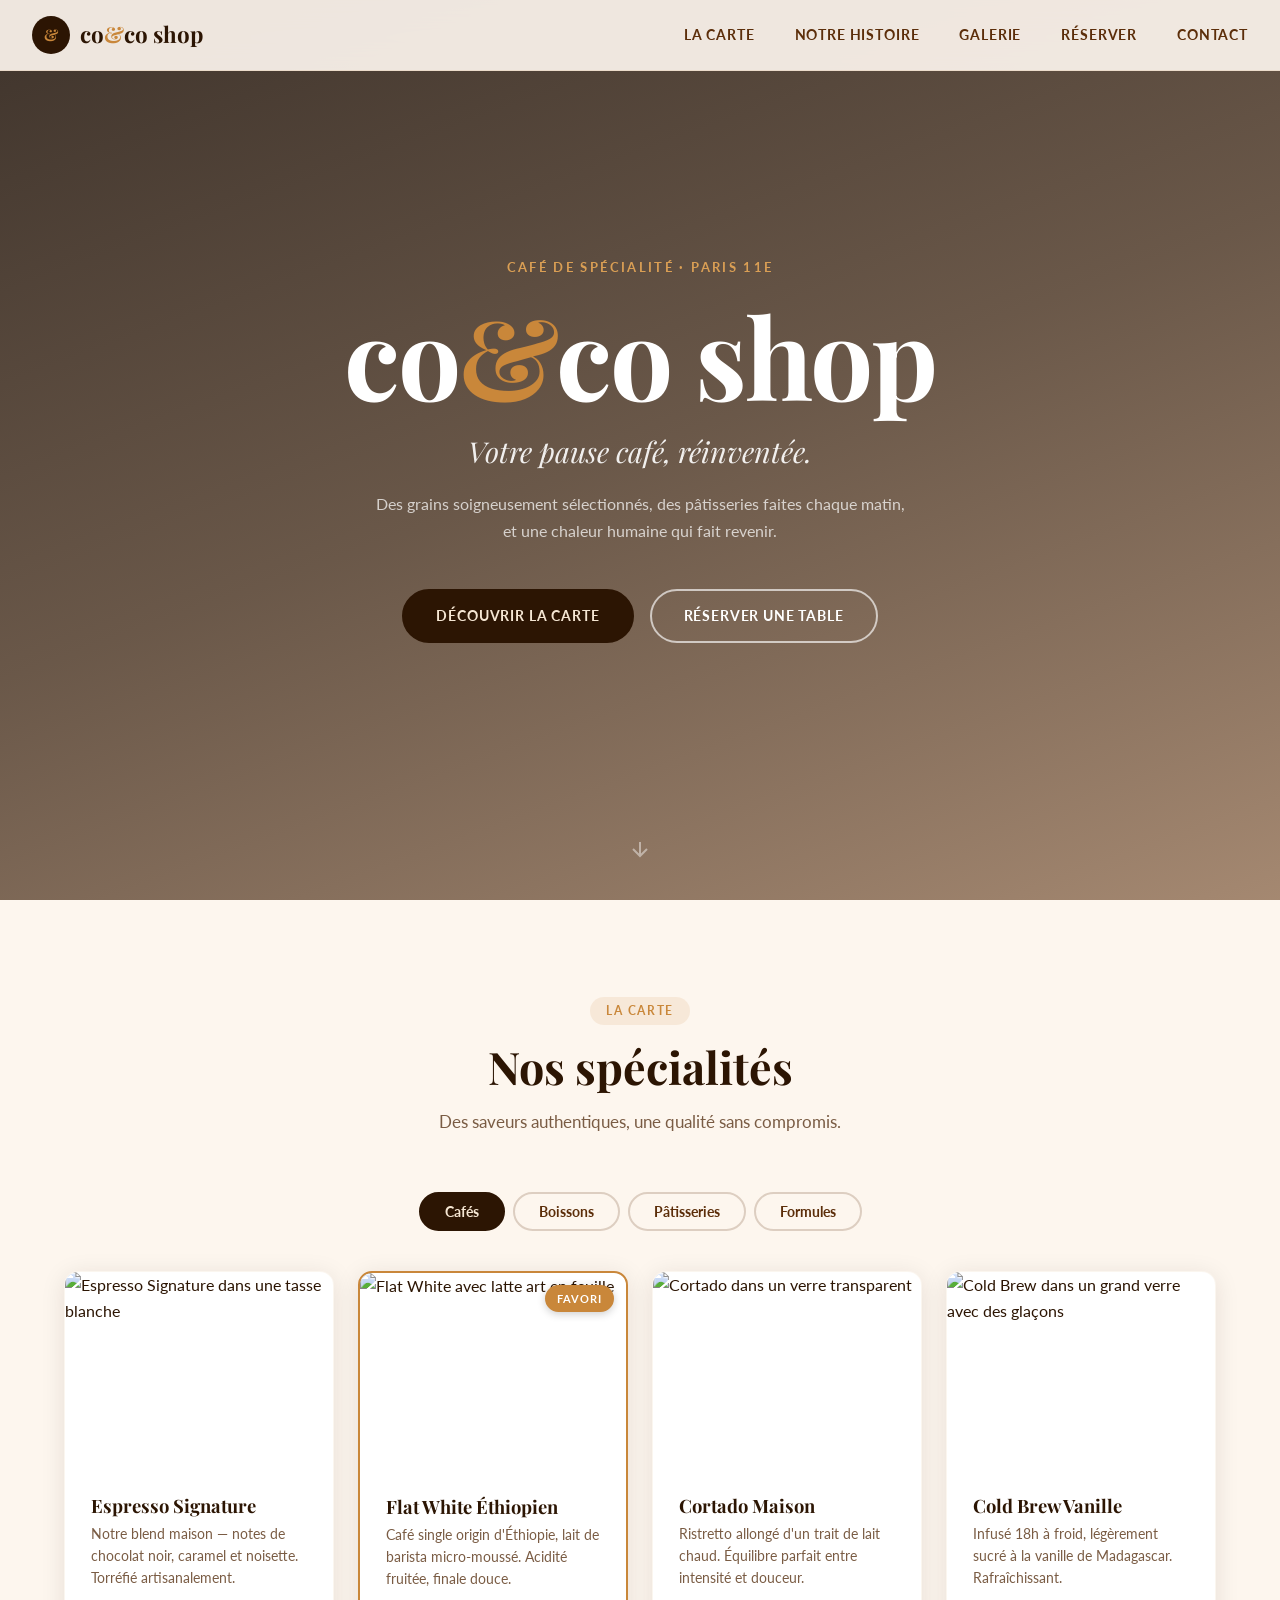
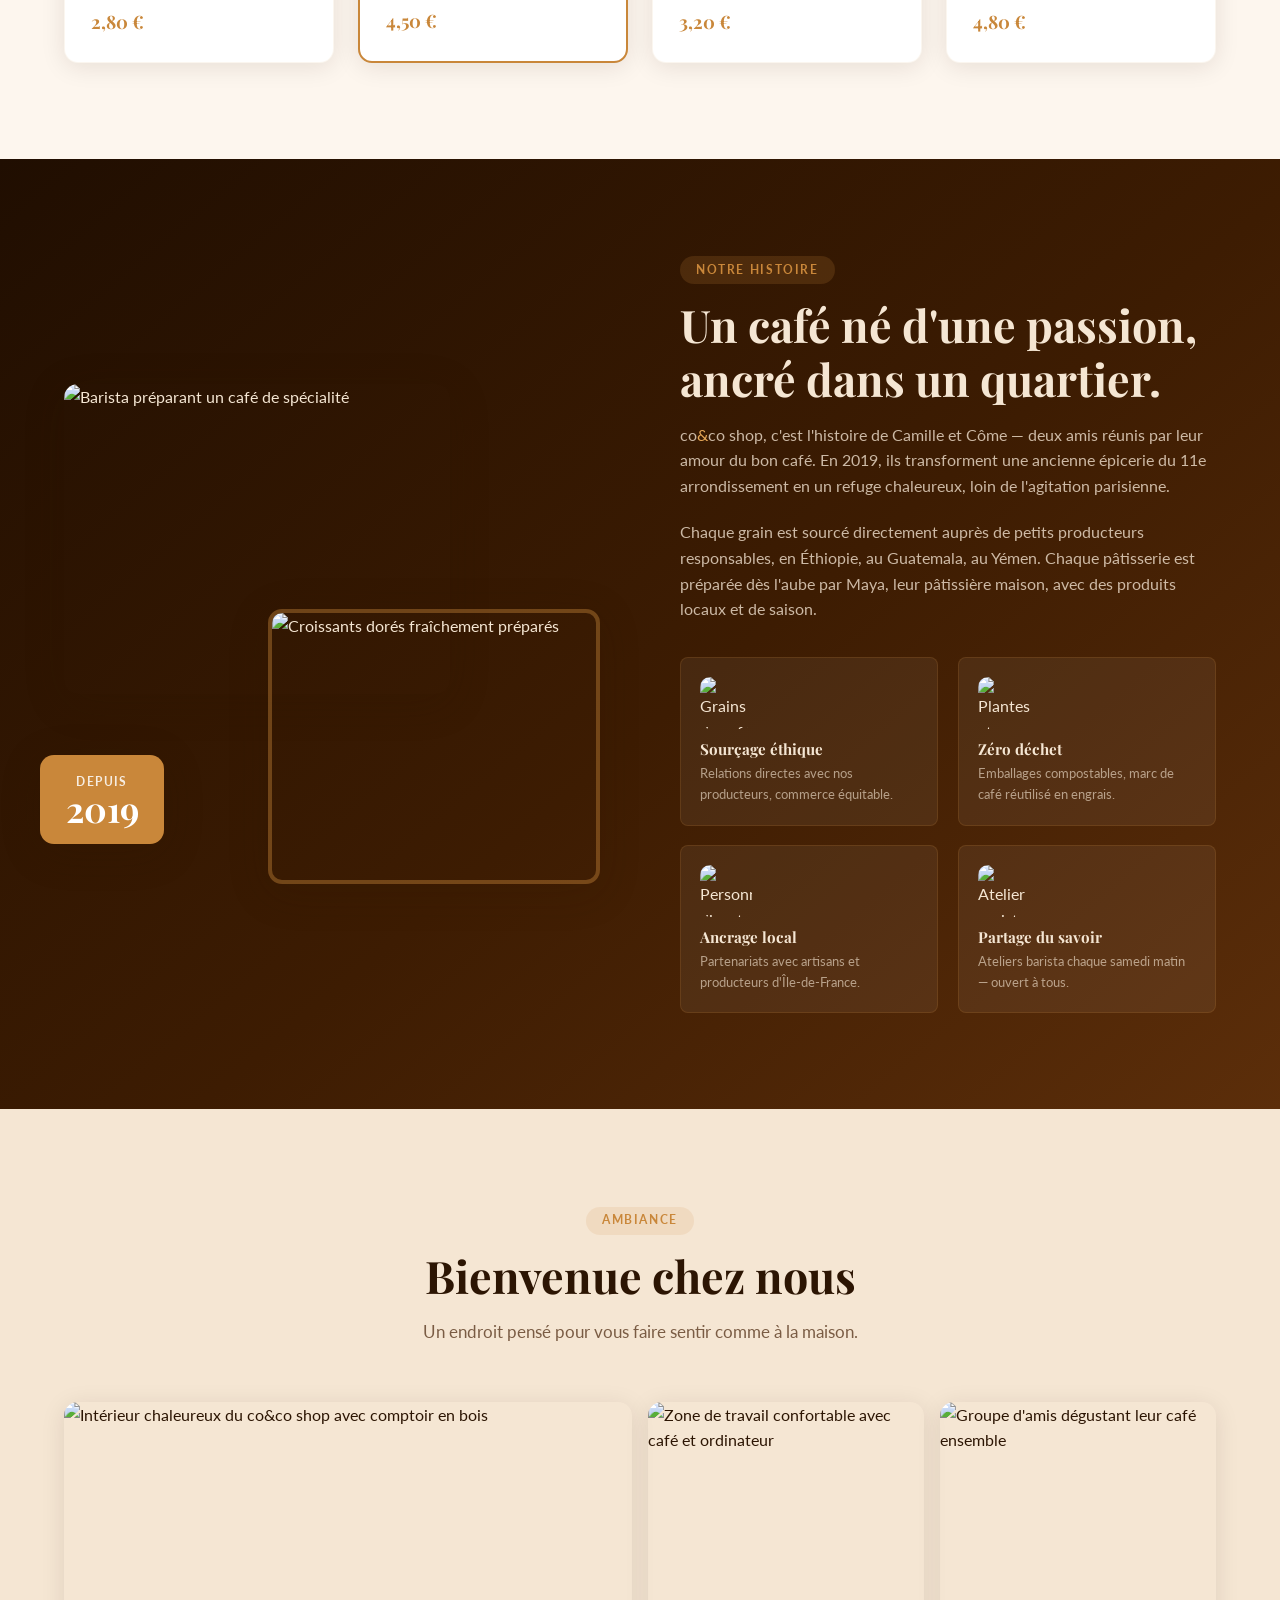
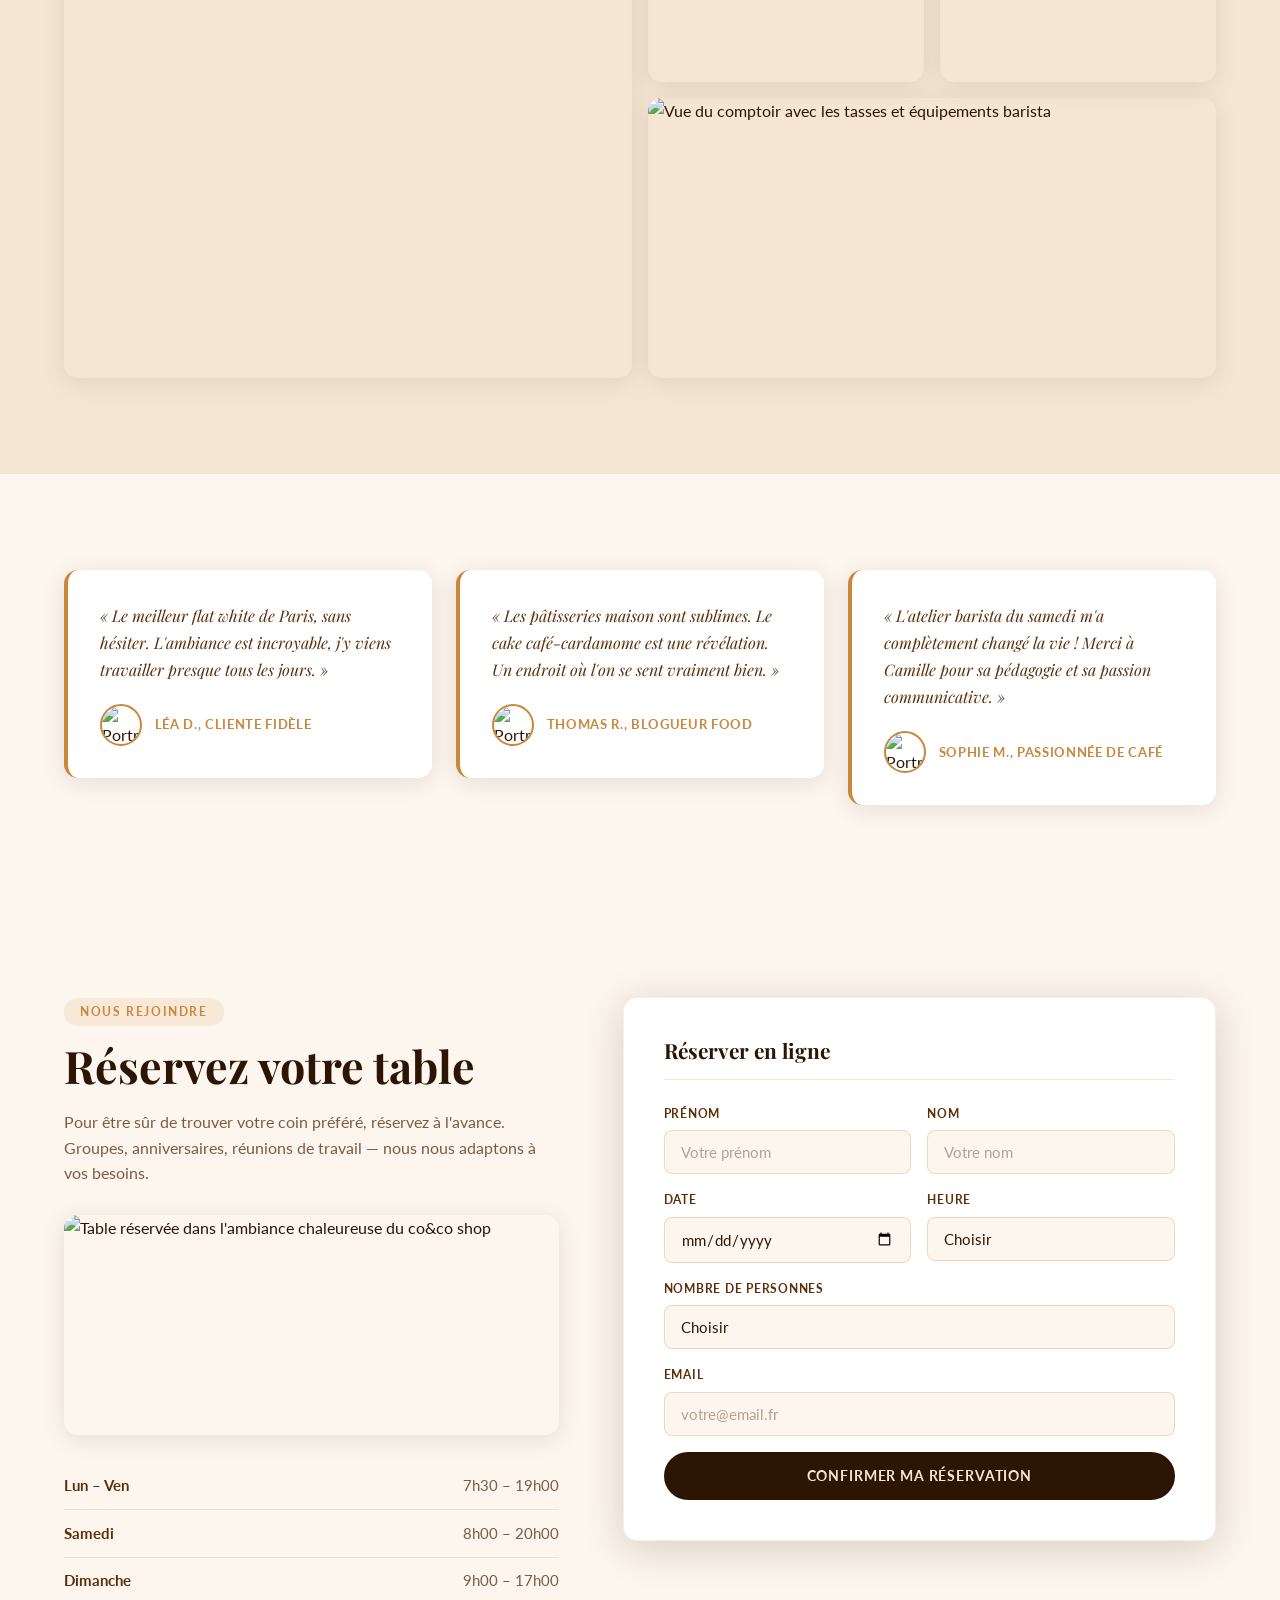
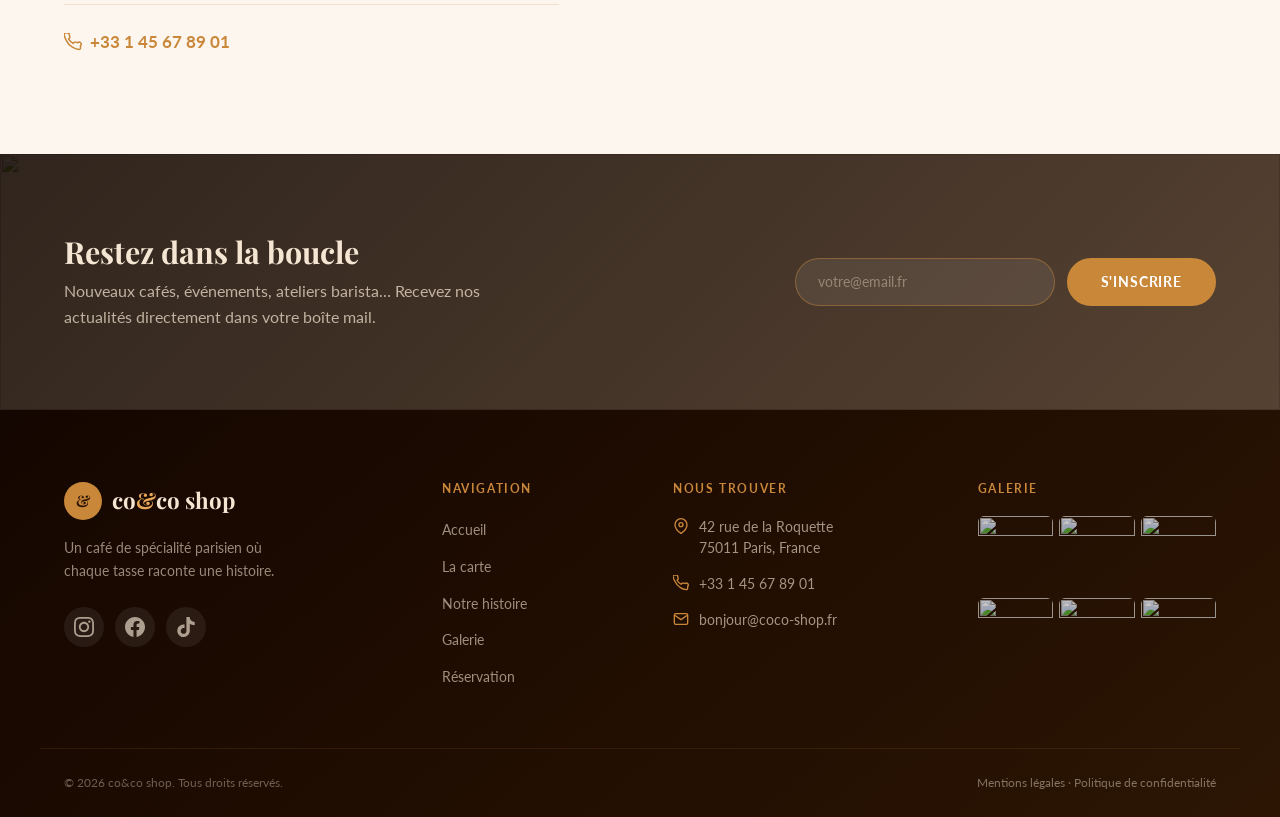
==== commit c0406f85: "suppression image galerie" ====
--- a/index.html
+++ b/index.html
@@ -388,10 +388,6 @@
           <figure class="galerie-item galerie-wide">
             <img src="https://images.unsplash.com/photo-1442512595331-e89e73853f31?auto=format&fit=crop&w=1200&q=82"
                  alt="Vue du comptoir avec les tasses et équipements barista" loading="lazy" />
-          </figure>
-          <figure class="galerie-item">
-            <img src="https://images.unsplash.com/photo-1447933601403-0c6688de566e?auto=format&fit=crop&w=600&q=80"
-                 alt="Grains de café torréfiés sélectionnés à la main" loading="lazy" />
           </figure>
         </div>
       </div>
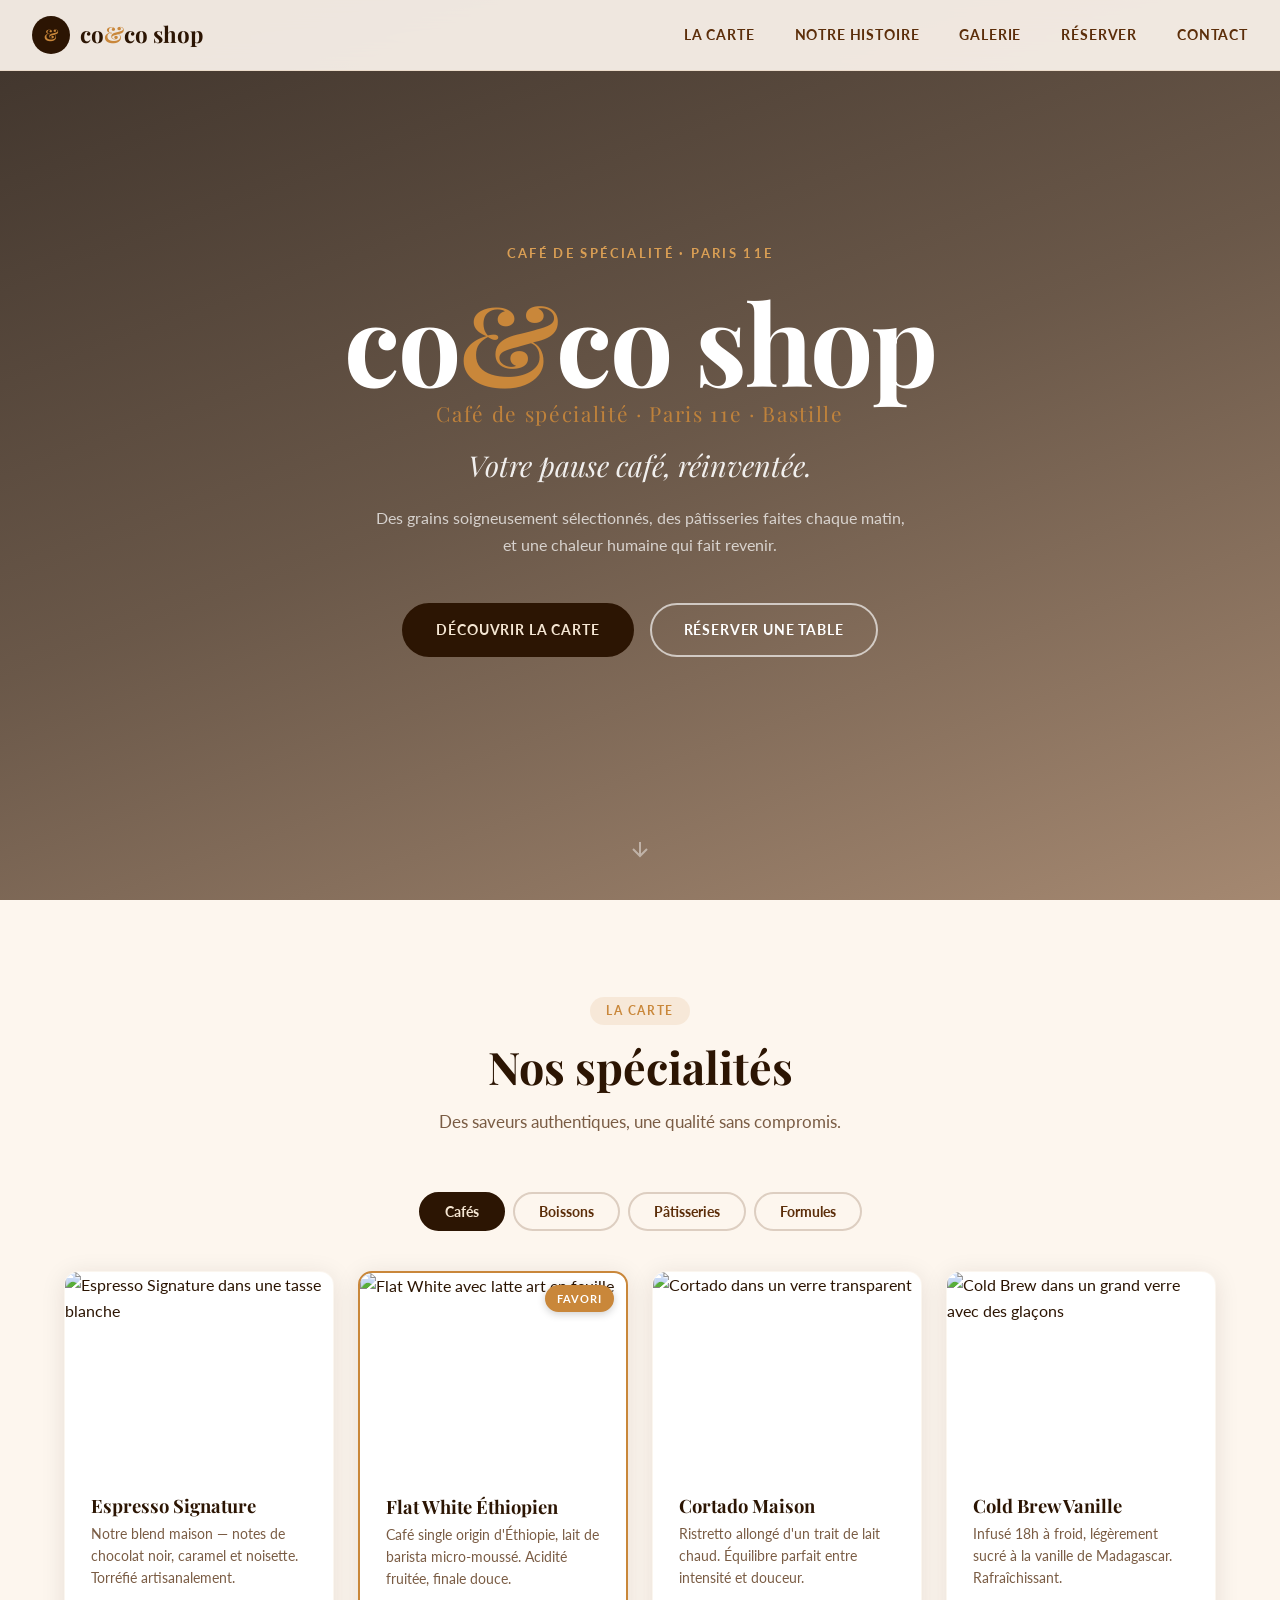
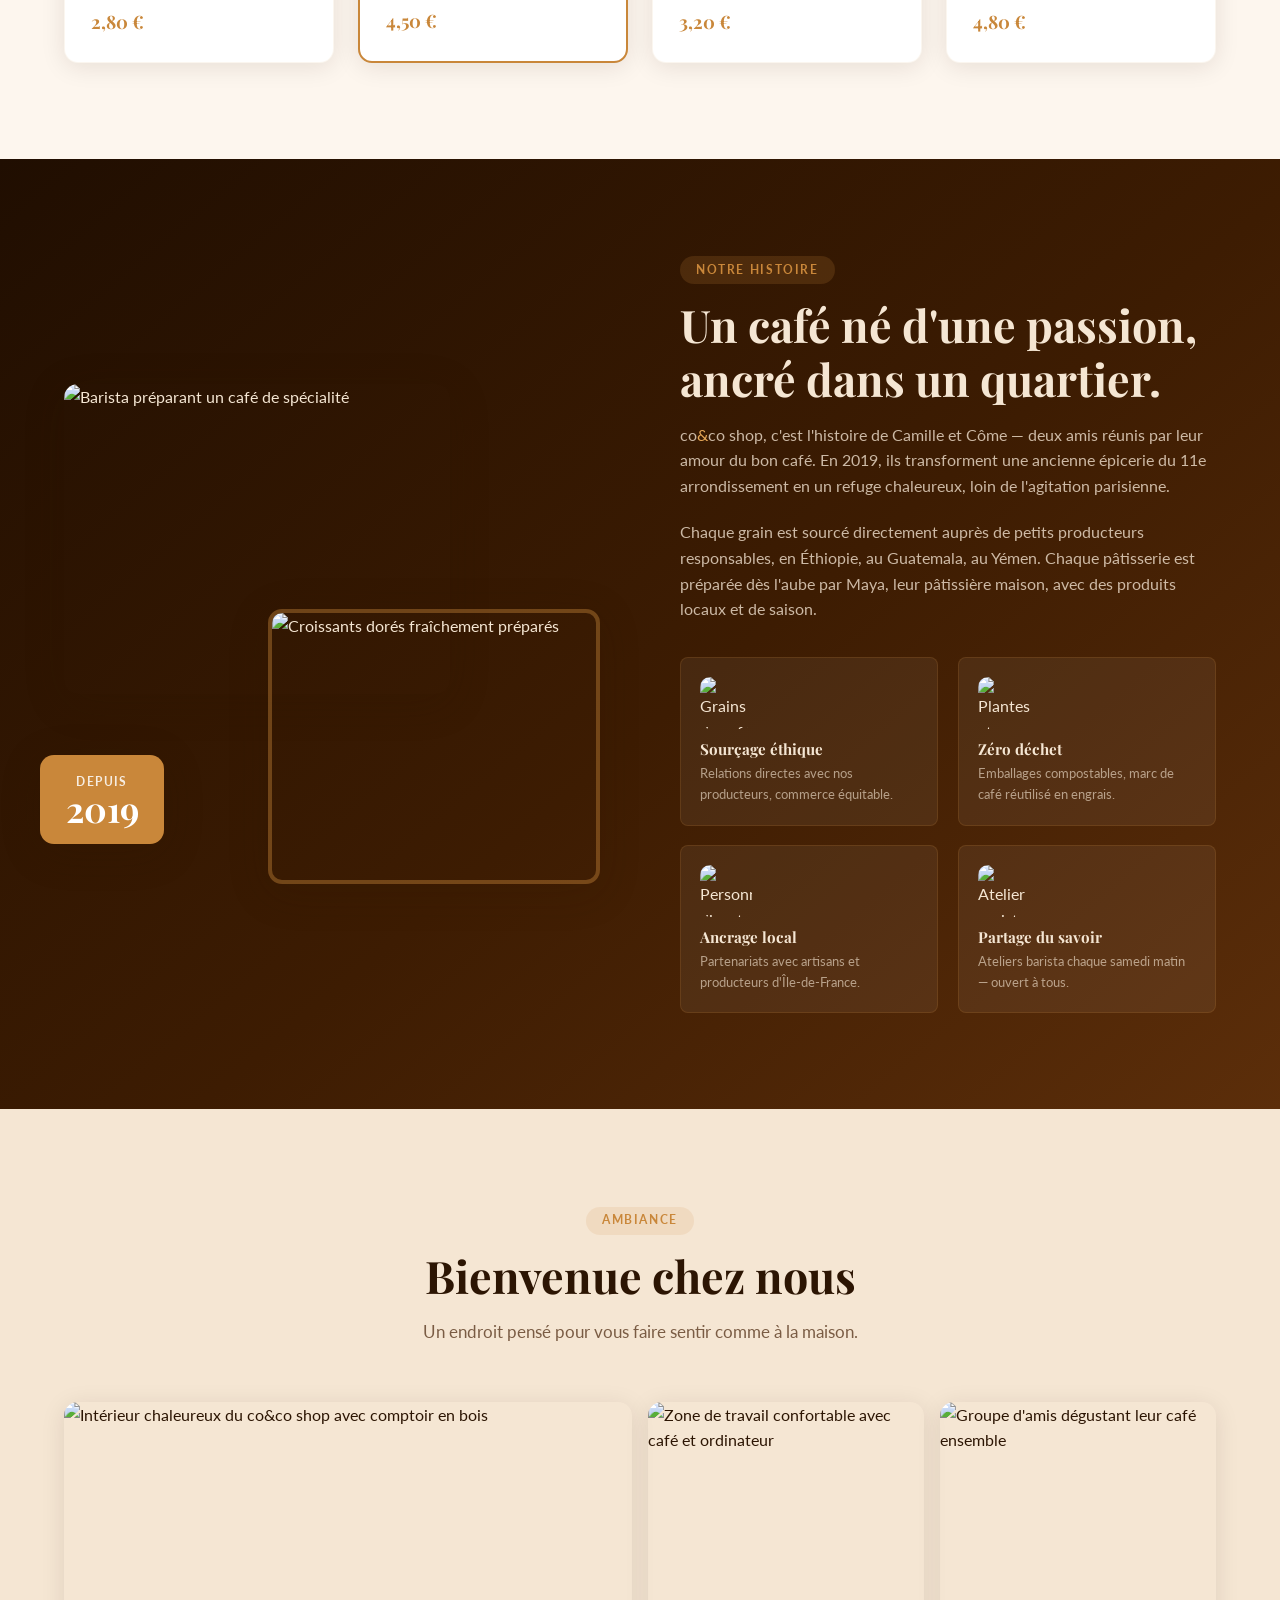
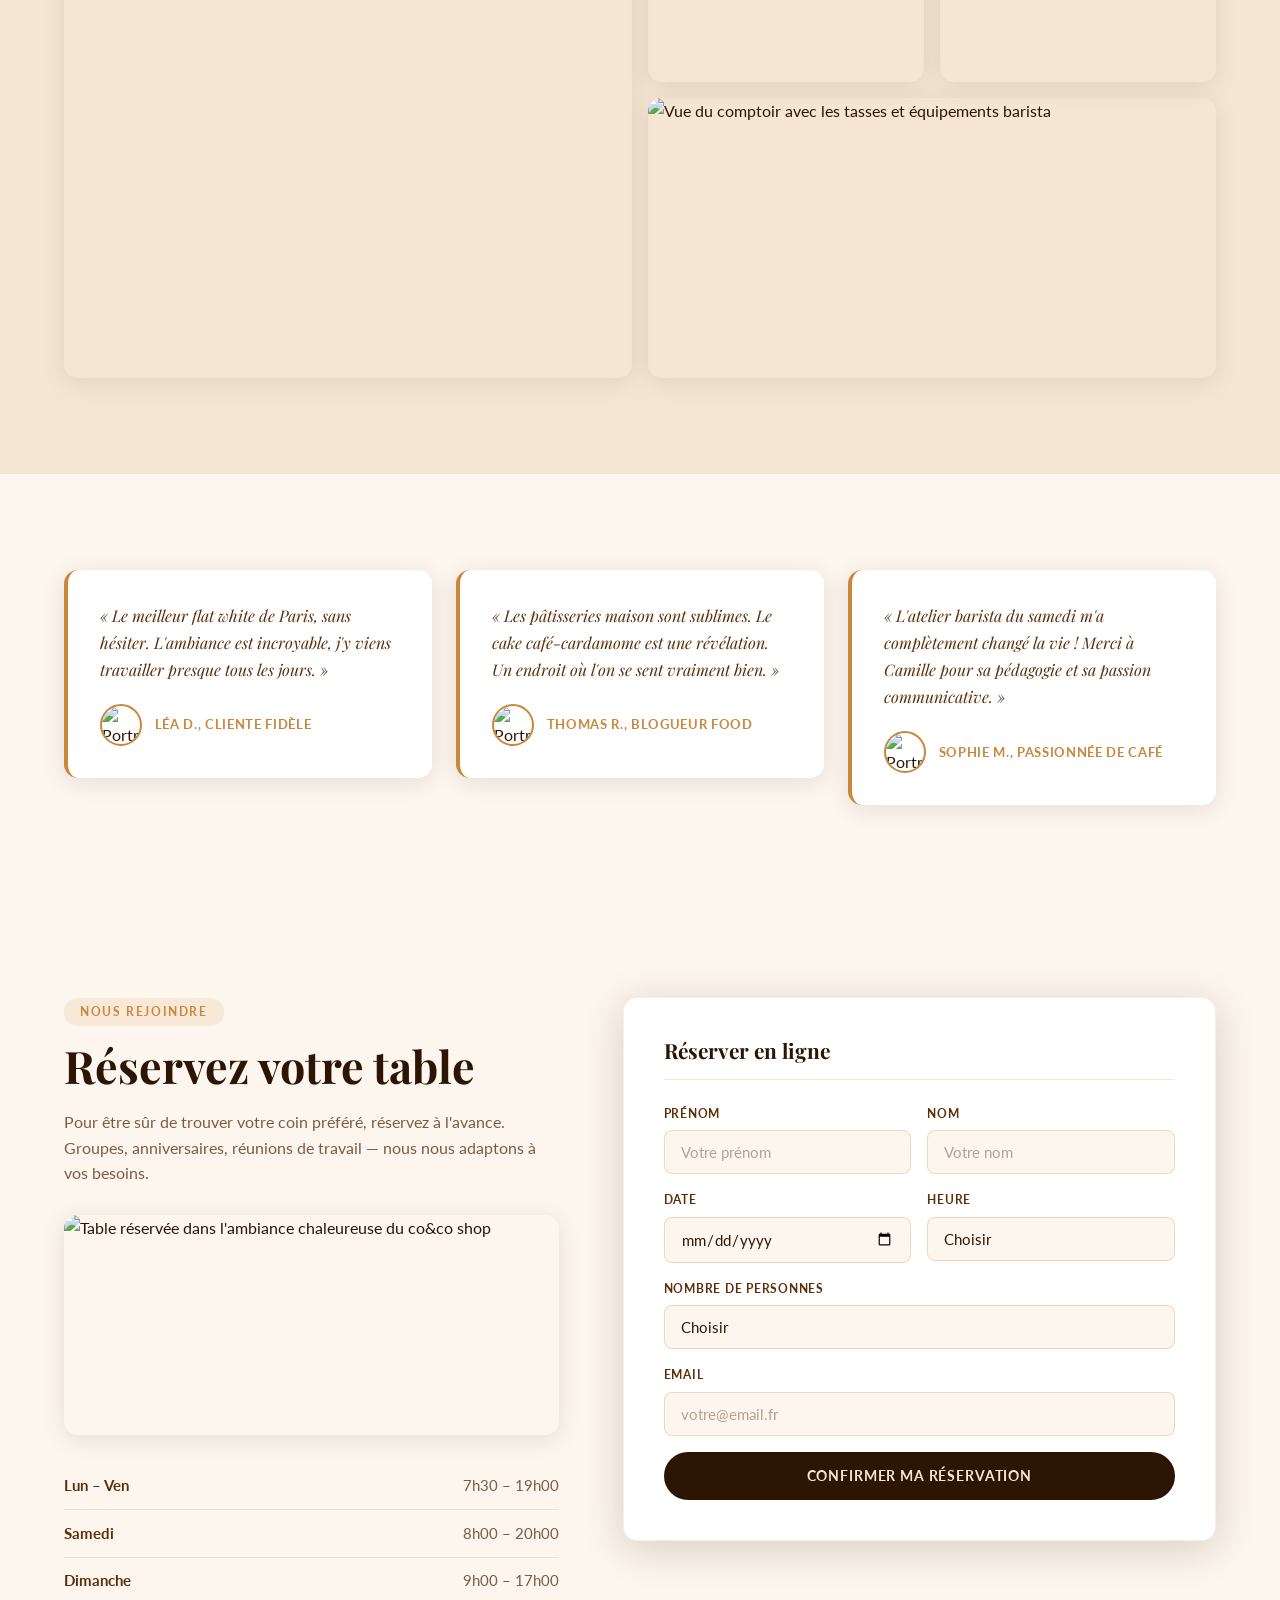
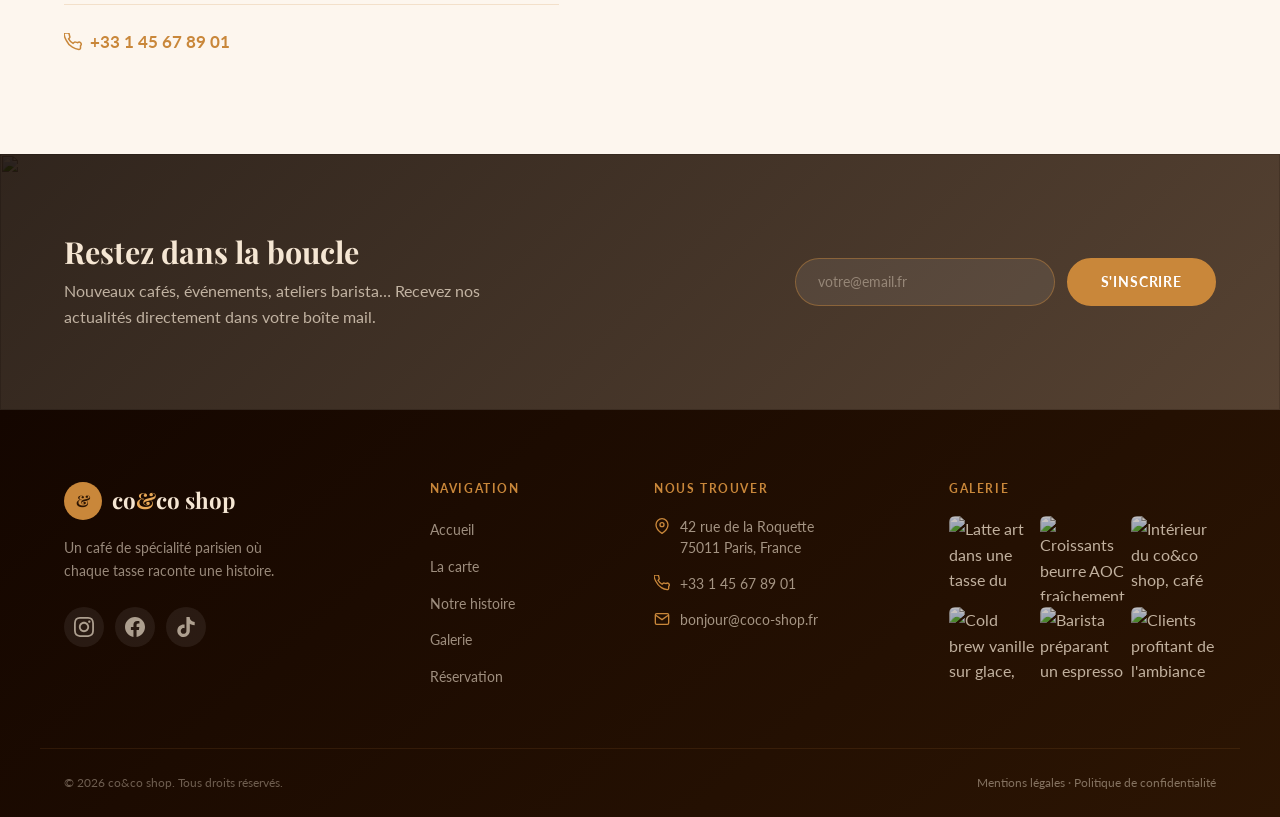
==== commit 958d2f5d: "seo: correction des points critiques et importants de l'audit SEO - Title enrichi (56 car.) avec mot" ====
--- a/index.html
+++ b/index.html
@@ -3,14 +3,100 @@
 <head>
   <meta charset="UTF-8" />
   <meta name="viewport" content="width=device-width, initial-scale=1.0" />
-  <meta name="description" content="co&co shop — Café de spécialité artisanal au cœur de Paris. Savoureuses pâtisseries maison, cafés d'origine, ambiance chaleureuse. Venez vivre l'expérience co&co." />
-  <meta name="keywords" content="café, coffee shop, pâtisseries, spécialité, Paris, artisanal, co&co shop" />
-  <meta name="author" content="co&co shop" />
-  <meta property="og:title" content="co&co shop — Café & Convivialité" />
-  <meta property="og:description" content="Votre pause café réinventée. Cafés de spécialité, pâtisseries maison, ambiance cosy." />
-  <meta property="og:image" content="https://images.unsplash.com/photo-1501339847302-ac426a4a7cbb?w=1200&q=80" />
-  <meta property="og:type" content="website" />
-  <title>co&amp;co shop — Café &amp; Convivialité</title>
+
+  <!-- ===== SEO de base ===== -->
+  <title>co&amp;co shop — Café de Spécialité Paris 11e | Pâtisseries Maison</title>
+  <meta name="description" content="co&amp;co shop, café de spécialité artisanal rue de la Roquette, Paris 11e. Cafés d'origine, pâtisseries maison, ambiance cosy près de Bastille. Réservez votre table en ligne." />
+  <meta name="keywords" content="café spécialité Paris 11e, coffee shop Paris Bastille, pâtisseries maison, rue de la Roquette, specialty coffee Paris, co&amp;co shop" />
+  <meta name="author" content="co&amp;co shop" />
+  <meta name="robots" content="index, follow" />
+
+  <!-- ===== Canonical ===== -->
+  <link rel="canonical" href="https://www.coco-shop.fr/" />
+
+  <!-- ===== Open Graph ===== -->
+  <meta property="og:type"        content="website" />
+  <meta property="og:site_name"   content="co&amp;co shop" />
+  <meta property="og:title"       content="co&amp;co shop — Café de Spécialité Paris 11e | Pâtisseries Maison" />
+  <meta property="og:description" content="Café de spécialité artisanal rue de la Roquette, Paris 11e. Cafés d'origine, pâtisseries maison, ambiance cosy près de Bastille." />
+  <meta property="og:url"         content="https://www.coco-shop.fr/" />
+  <meta property="og:image"       content="https://images.unsplash.com/photo-1501339847302-ac426a4a7cbb?auto=format&fit=crop&w=1200&h=630&q=85" />
+  <meta property="og:image:width"  content="1200" />
+  <meta property="og:image:height" content="630" />
+  <meta property="og:image:alt"   content="Intérieur chaleureux du co&amp;co shop, café de spécialité Paris 11e" />
+  <meta property="og:locale"      content="fr_FR" />
+
+  <!-- ===== Twitter Card ===== -->
+  <meta name="twitter:card"        content="summary_large_image" />
+  <meta name="twitter:site"        content="@cocoshop_paris" />
+  <meta name="twitter:title"       content="co&amp;co shop — Café de Spécialité Paris 11e" />
+  <meta name="twitter:description" content="Café de spécialité artisanal rue de la Roquette, Paris 11e. Cafés d'origine, pâtisseries maison, ambiance cosy près de Bastille." />
+  <meta name="twitter:image"       content="https://images.unsplash.com/photo-1501339847302-ac426a4a7cbb?auto=format&fit=crop&w=1200&h=630&q=85" />
+  <meta name="twitter:image:alt"   content="Intérieur chaleureux du co&amp;co shop, café de spécialité Paris 11e" />
+
+  <!-- ===== Favicon & icônes ===== -->
+  <link rel="icon" type="image/svg+xml" href="favicon.svg" />
+  <link rel="icon" type="image/png" sizes="32x32" href="favicon-32.png" />
+  <link rel="apple-touch-icon" sizes="180x180" href="apple-touch-icon.png" />
+  <meta name="theme-color" content="#2C1503" />
+
+  <!-- ===== Schema.org — CafeOrCoffeeShop (LocalBusiness) ===== -->
+  <script type="application/ld+json">
+  {
+    "@context": "https://schema.org",
+    "@type": "CafeOrCoffeeShop",
+    "name": "co&co shop",
+    "url": "https://www.coco-shop.fr",
+    "logo": "https://www.coco-shop.fr/favicon.svg",
+    "image": "https://images.unsplash.com/photo-1501339847302-ac426a4a7cbb?auto=format&fit=crop&w=1200&q=85",
+    "description": "Café de spécialité artisanal au cœur du 11e arrondissement de Paris. Cafés single origin, pâtisseries maison, ateliers barista.",
+    "telephone": "+33145678901",
+    "email": "bonjour@coco-shop.fr",
+    "address": {
+      "@type": "PostalAddress",
+      "streetAddress": "42 rue de la Roquette",
+      "addressLocality": "Paris",
+      "postalCode": "75011",
+      "addressCountry": "FR"
+    },
+    "geo": {
+      "@type": "GeoCoordinates",
+      "latitude": 48.8553,
+      "longitude": 2.3713
+    },
+    "openingHoursSpecification": [
+      {
+        "@type": "OpeningHoursSpecification",
+        "dayOfWeek": ["Monday", "Tuesday", "Wednesday", "Thursday", "Friday"],
+        "opens": "07:30",
+        "closes": "19:00"
+      },
+      {
+        "@type": "OpeningHoursSpecification",
+        "dayOfWeek": "Saturday",
+        "opens": "08:00",
+        "closes": "20:00"
+      },
+      {
+        "@type": "OpeningHoursSpecification",
+        "dayOfWeek": "Sunday",
+        "opens": "09:00",
+        "closes": "17:00"
+      }
+    ],
+    "servesCuisine": ["Café de spécialité", "Pâtisseries maison", "Specialty Coffee"],
+    "priceRange": "€€",
+    "currenciesAccepted": "EUR",
+    "paymentAccepted": "Cash, Credit Card",
+    "hasMap": "https://maps.google.com/?q=42+rue+de+la+Roquette+75011+Paris",
+    "sameAs": [
+      "https://www.instagram.com/cocoshop_paris",
+      "https://www.facebook.com/cocoshop.paris"
+    ]
+  }
+  </script>
+
+  <!-- ===== Polices ===== -->
   <link rel="preconnect" href="https://fonts.googleapis.com" />
   <link rel="preconnect" href="https://fonts.gstatic.com" crossorigin />
   <link href="https://fonts.googleapis.com/css2?family=Playfair+Display:ital,wght@0,400;0,600;0,700;1,400&family=Lato:wght@300;400;700&display=swap" rel="stylesheet" />
@@ -43,7 +129,7 @@
       <div class="hero-overlay"></div>
       <div class="hero-content">
         <p class="hero-eyebrow">Café de spécialité · Paris 11e</p>
-        <h1>co<span>&amp;</span>co shop</h1>
+        <h1>co<span>&amp;</span>co shop<br><span class="h1-sub">Café de spécialité · Paris 11e · Bastille</span></h1>
         <p class="hero-tagline">Votre pause café, réinventée.</p>
         <p class="hero-sub">Des grains soigneusement sélectionnés, des pâtisseries faites chaque matin,<br class="hide-mobile"> et une chaleur humaine qui fait revenir.</p>
         <div class="hero-ctas">
@@ -392,7 +478,6 @@
         </div>
       </div>
     </section>
-
     <!-- ===== TESTIMONIALS ===== -->
     <section class="section section-testimonials" aria-labelledby="testimonials-title">
       <div class="container">
@@ -568,12 +653,12 @@
       <div class="footer-photos" aria-hidden="true">
         <h3>Galerie</h3>
         <div class="footer-photo-grid">
-          <img src="https://images.unsplash.com/photo-1509042239860-f550ce710b93?auto=format&fit=crop&w=200&h=200&q=70" alt="" loading="lazy" />
-          <img src="https://images.unsplash.com/photo-1555507036-ab1f4038808a?auto=format&fit=crop&w=200&h=200&q=70" alt="" loading="lazy" />
-          <img src="https://images.unsplash.com/photo-1554118811-1e0d58224f24?auto=format&fit=crop&w=200&h=200&q=70" alt="" loading="lazy" />
-          <img src="https://images.unsplash.com/photo-1461023058943-07fcbe16d735?auto=format&fit=crop&w=200&h=200&q=70" alt="" loading="lazy" />
-          <img src="https://images.unsplash.com/photo-1495474472287-4d71bcdd2085?auto=format&fit=crop&w=200&h=200&q=70" alt="" loading="lazy" />
-          <img src="https://images.unsplash.com/photo-1521017432531-fbd92d768814?auto=format&fit=crop&w=200&h=200&q=70" alt="" loading="lazy" />
+          <img src="https://images.unsplash.com/photo-1509042239860-f550ce710b93?auto=format&fit=crop&w=200&h=200&q=70" alt="Latte art dans une tasse du co&amp;co shop" loading="lazy" />
+          <img src="https://images.unsplash.com/photo-1555507036-ab1f4038808a?auto=format&fit=crop&w=200&h=200&q=70" alt="Croissants beurre AOC fraîchement préparés" loading="lazy" />
+          <img src="https://images.unsplash.com/photo-1554118811-1e0d58224f24?auto=format&fit=crop&w=200&h=200&q=70" alt="Intérieur du co&amp;co shop, café de spécialité Paris 11e" loading="lazy" />
+          <img src="https://images.unsplash.com/photo-1461023058943-07fcbe16d735?auto=format&fit=crop&w=200&h=200&q=70" alt="Cold brew vanille sur glace, spécialité co&amp;co shop" loading="lazy" />
+          <img src="https://images.unsplash.com/photo-1495474472287-4d71bcdd2085?auto=format&fit=crop&w=200&h=200&q=70" alt="Barista préparant un espresso signature au co&amp;co shop" loading="lazy" />
+          <img src="https://images.unsplash.com/photo-1521017432531-fbd92d768814?auto=format&fit=crop&w=200&h=200&q=70" alt="Clients profitant de l'ambiance chaleureuse du co&amp;co shop" loading="lazy" />
         </div>
       </div>
     </div>
--- a/style.css
+++ b/style.css
@@ -259,6 +259,16 @@
   margin-bottom: 1.1rem;
 }
 .hero-content h1 span { color: var(--gold); }
+
+.h1-sub {
+  display: block;
+  font-size: clamp(0.9rem, 2vw, 1.3rem);
+  font-weight: 400;
+  color: var(--gold-light);
+  letter-spacing: 0.08em;
+  margin-top: 0.4rem;
+  opacity: 0.9;
+}
 
 .hero-tagline {
   font-family: var(--font-serif);
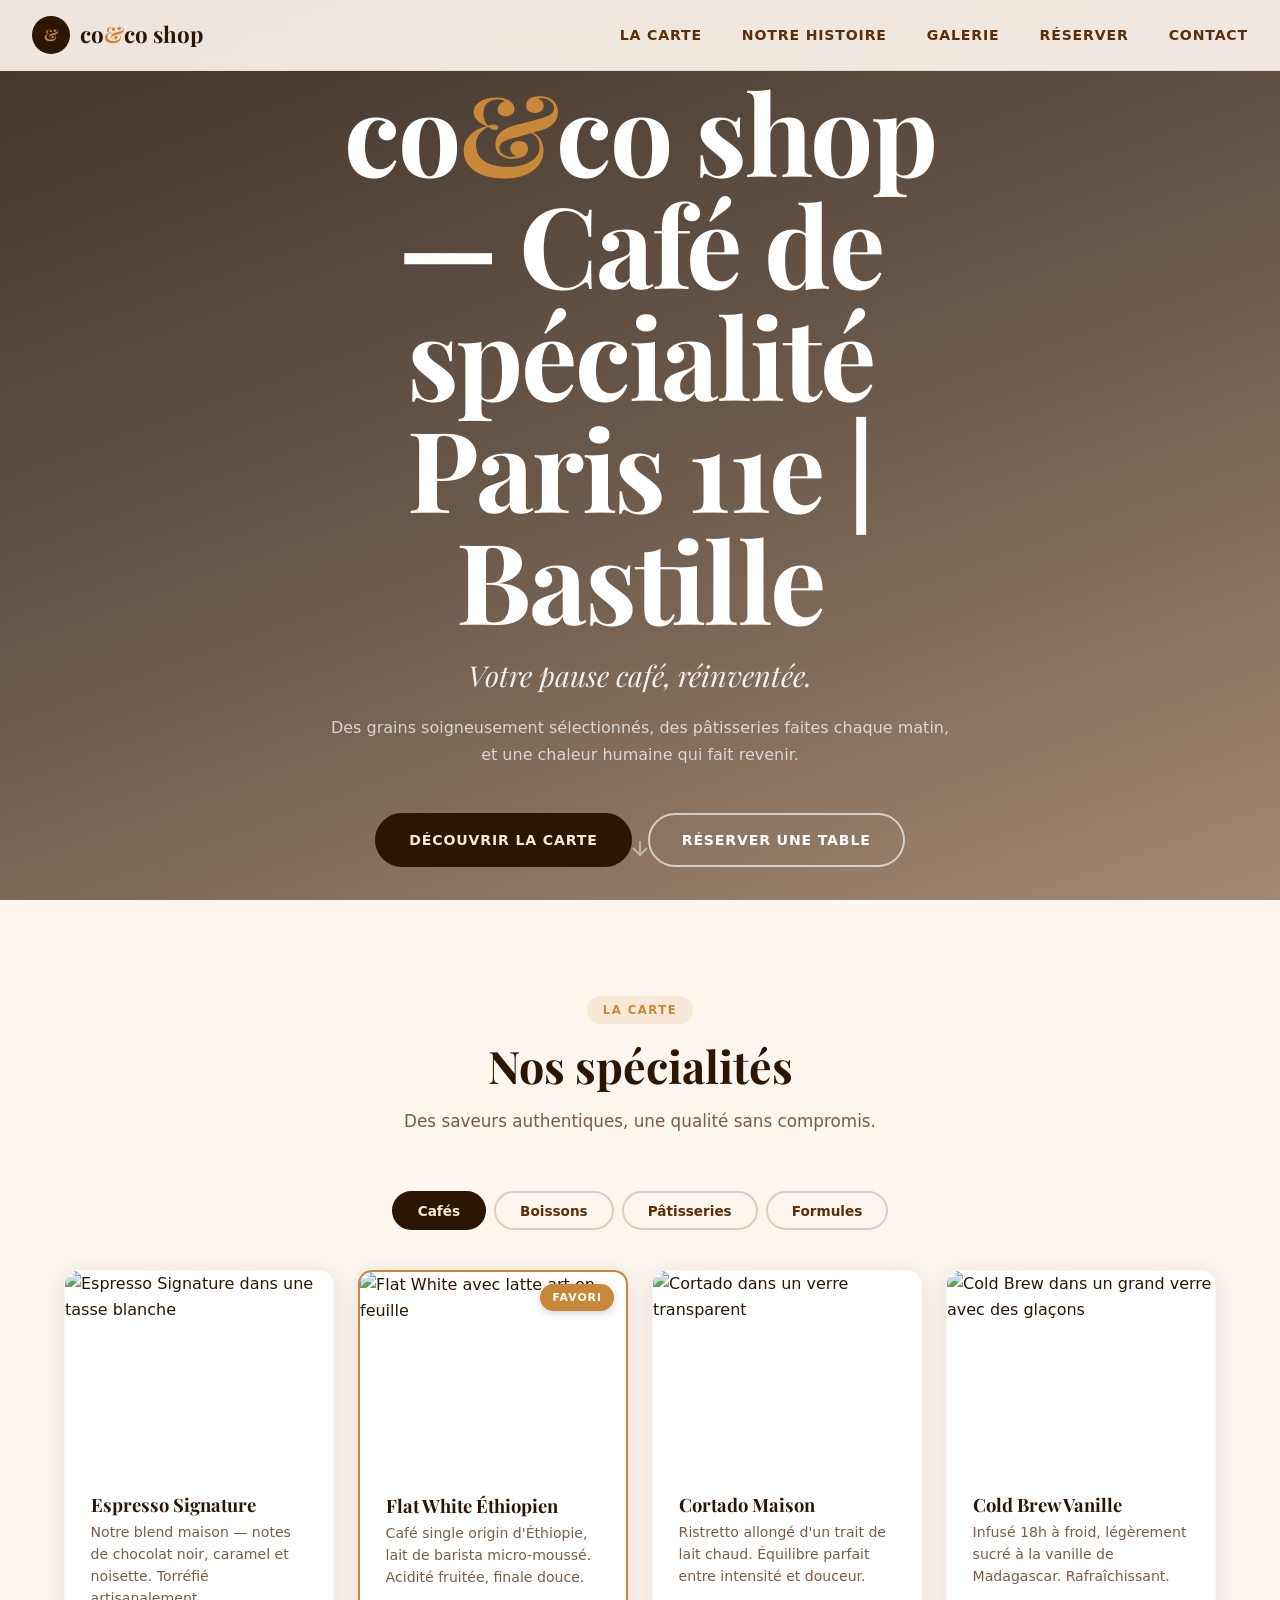
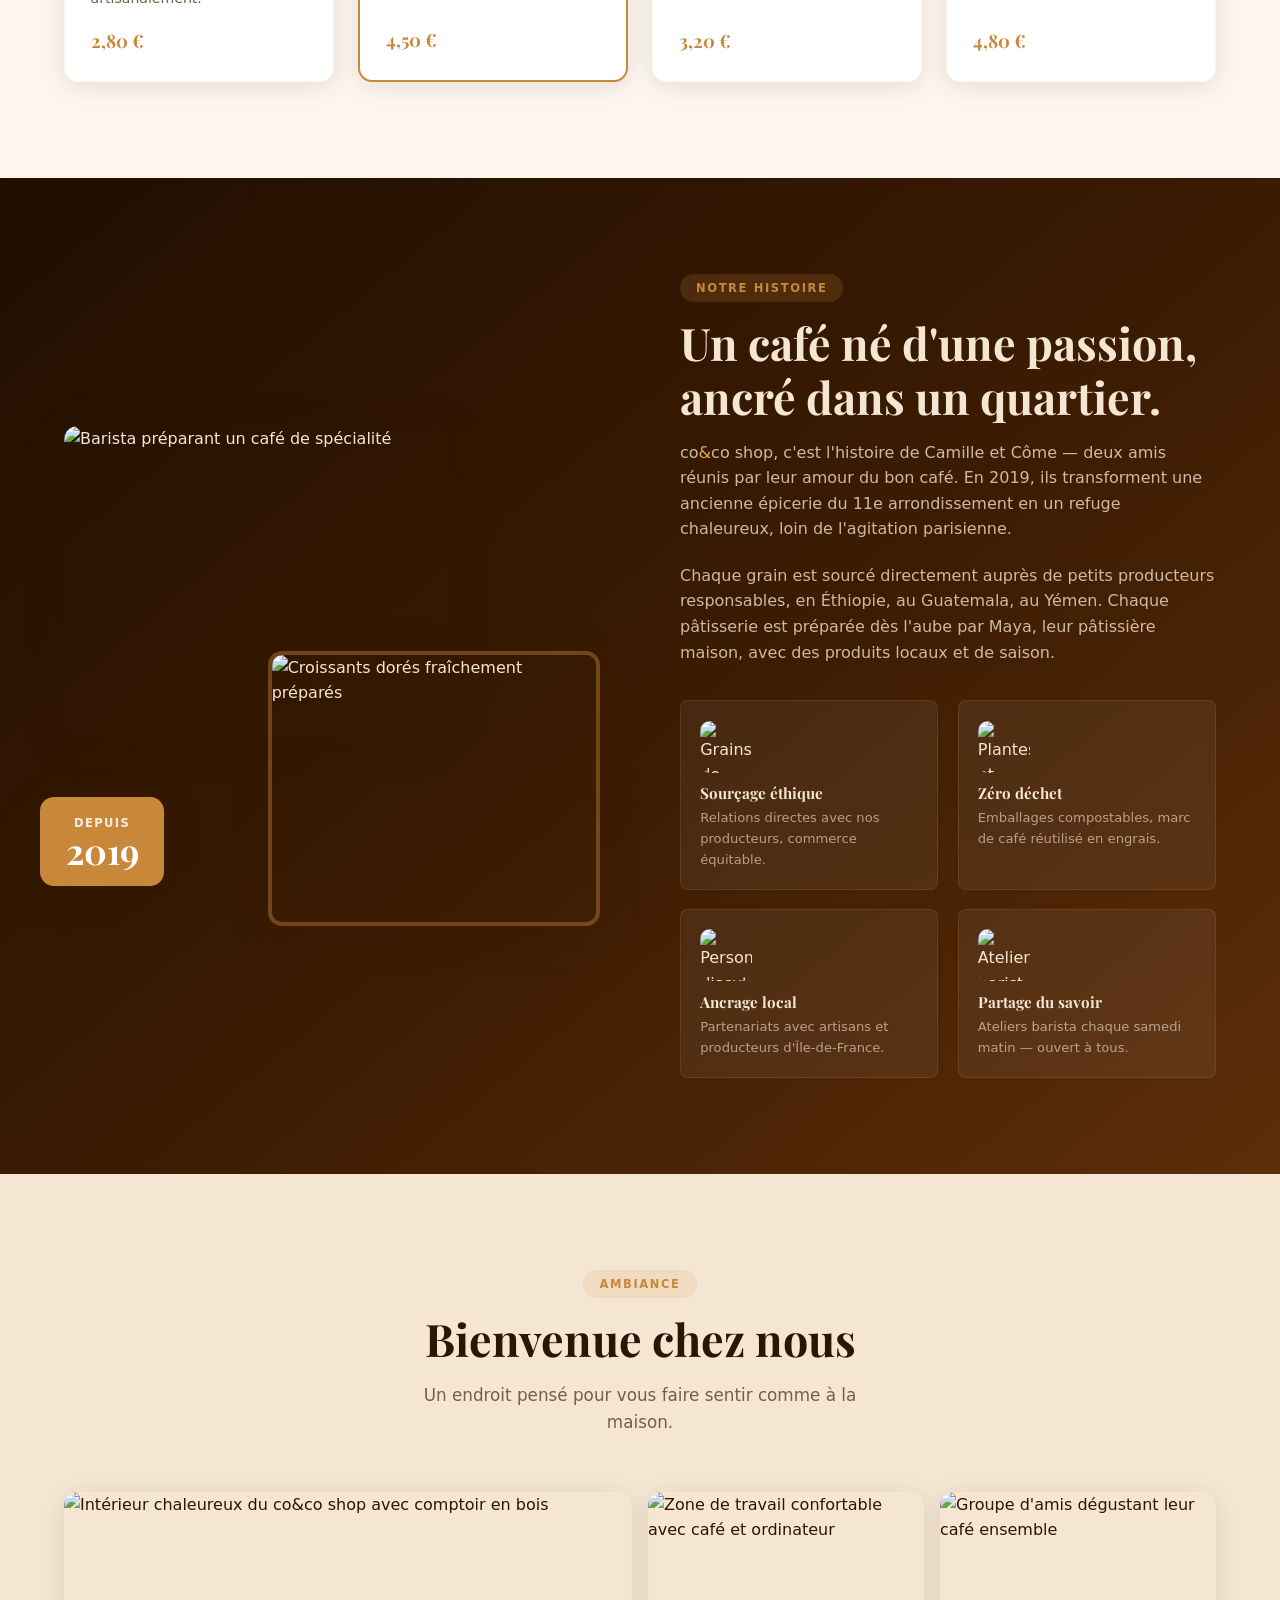
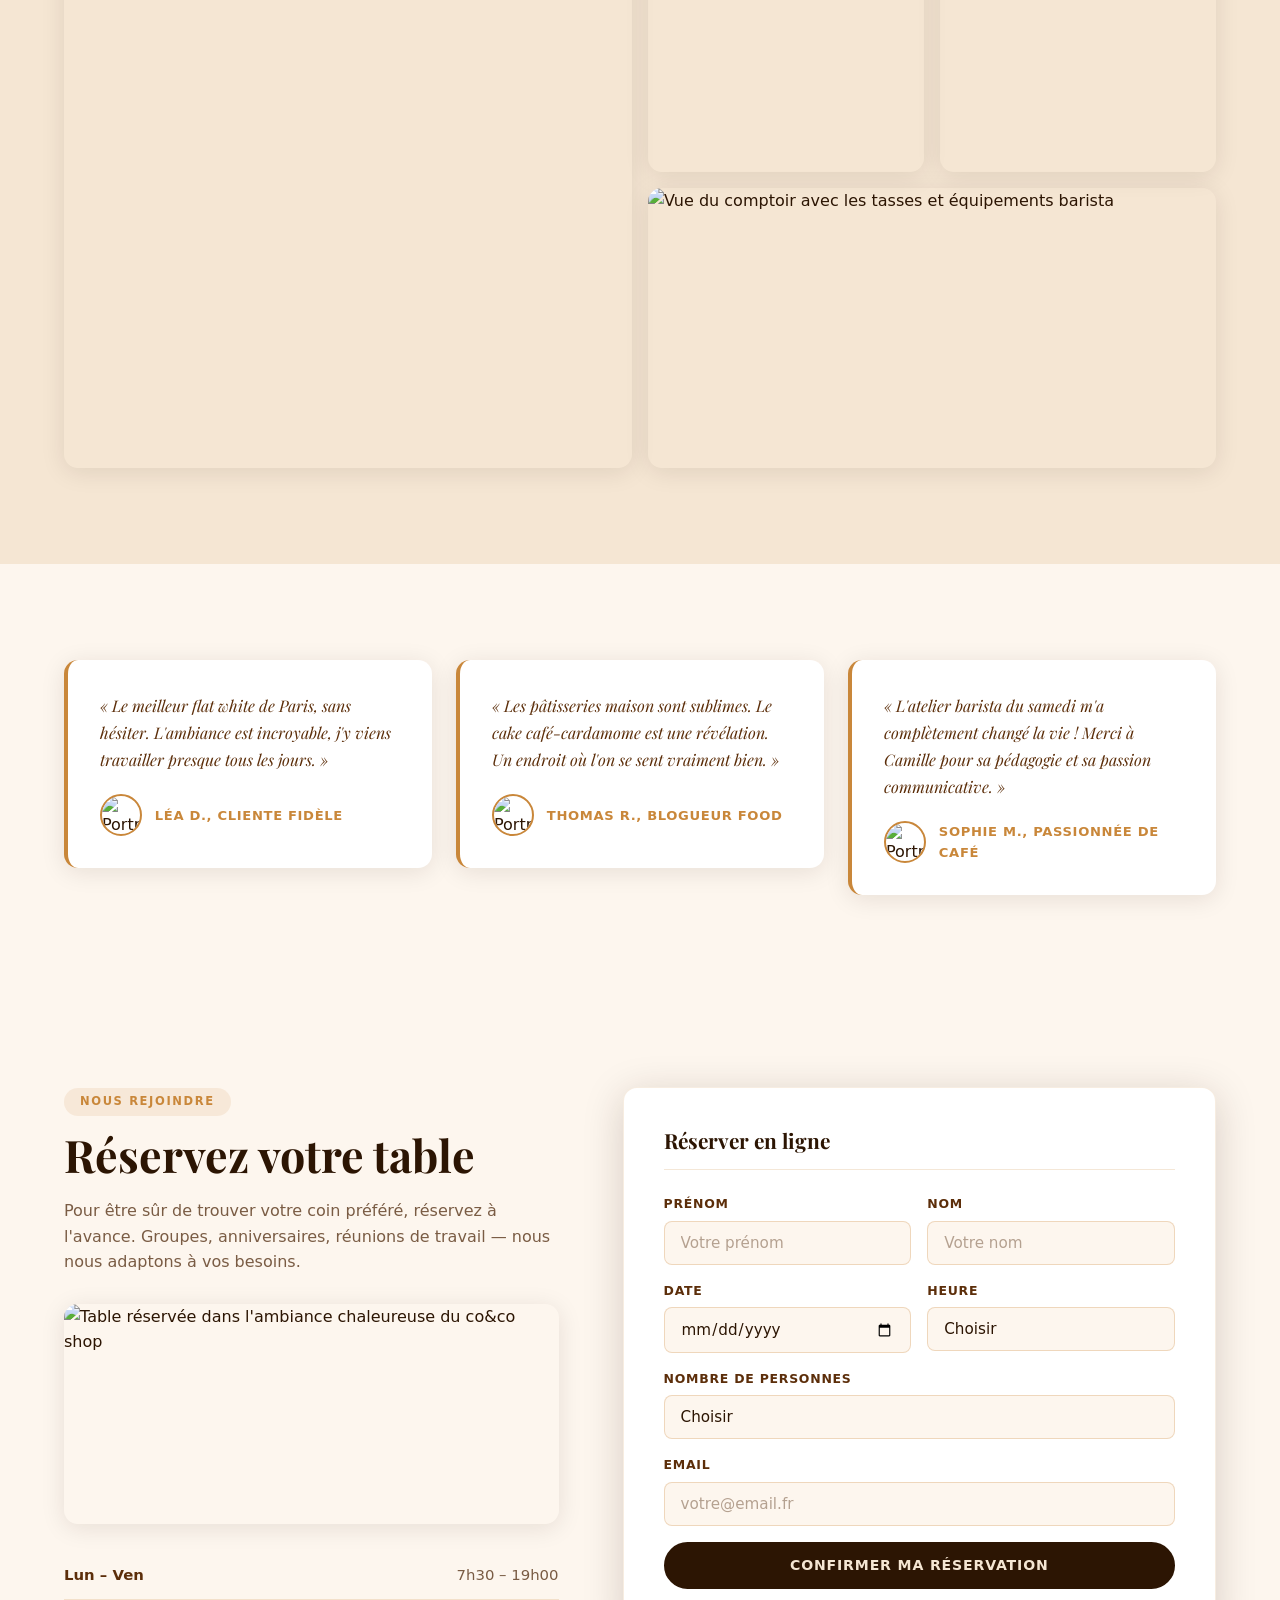
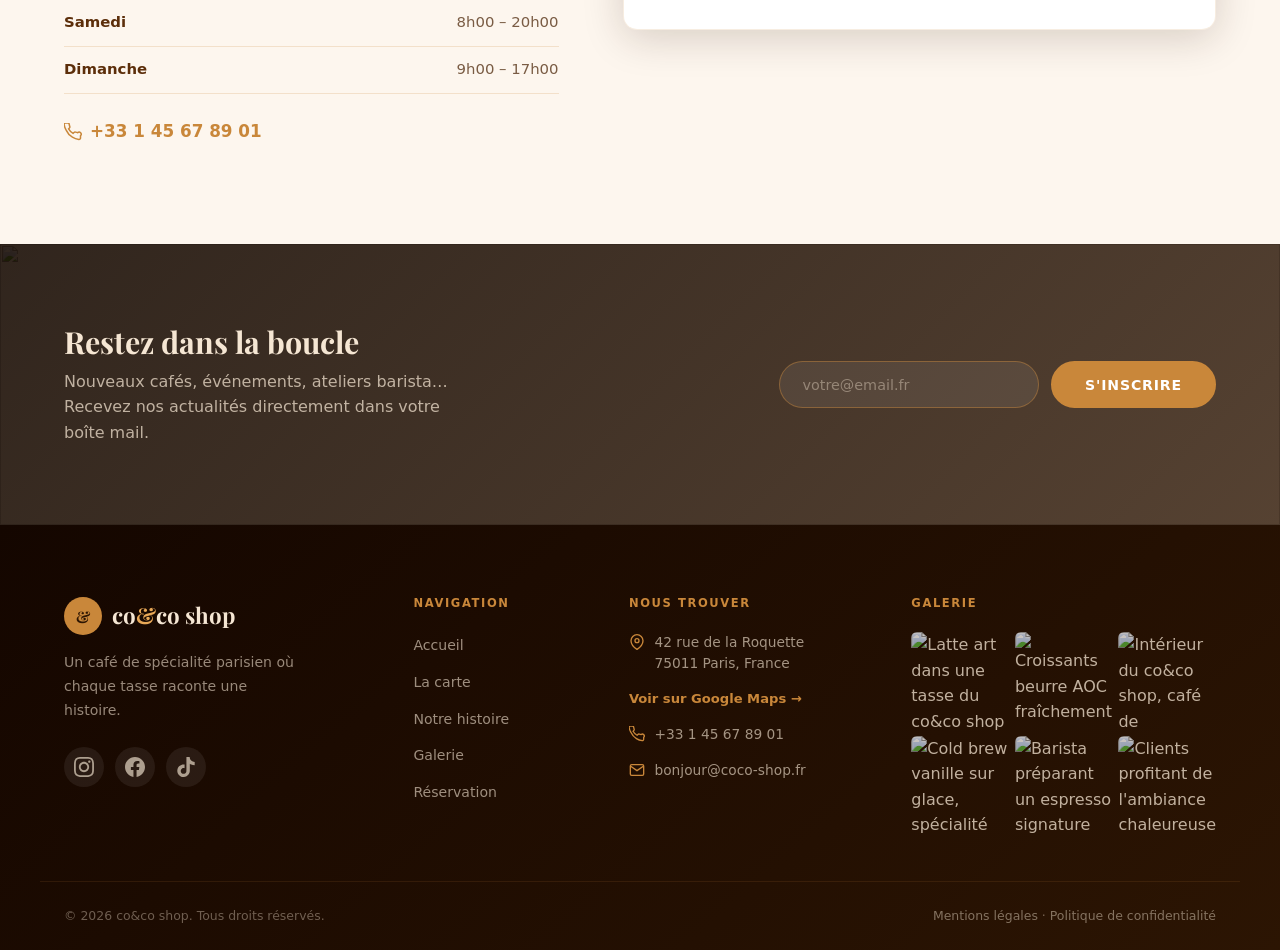
==== commit 94c42ee0: "feat: corrections SEO complètes — Schema.org, Open Graph, Twitter Card, canonical, meta robots, H1, " ====
--- a/index.html
+++ b/index.html
@@ -3,55 +3,47 @@
 <head>
   <meta charset="UTF-8" />
   <meta name="viewport" content="width=device-width, initial-scale=1.0" />
-
-  <!-- ===== SEO de base ===== -->
-  <title>co&amp;co shop — Café de Spécialité Paris 11e | Pâtisseries Maison</title>
-  <meta name="description" content="co&amp;co shop, café de spécialité artisanal rue de la Roquette, Paris 11e. Cafés d'origine, pâtisseries maison, ambiance cosy près de Bastille. Réservez votre table en ligne." />
-  <meta name="keywords" content="café spécialité Paris 11e, coffee shop Paris Bastille, pâtisseries maison, rue de la Roquette, specialty coffee Paris, co&amp;co shop" />
-  <meta name="author" content="co&amp;co shop" />
   <meta name="robots" content="index, follow" />
-
-  <!-- ===== Canonical ===== -->
-  <link rel="canonical" href="https://www.coco-shop.fr/" />
-
-  <!-- ===== Open Graph ===== -->
-  <meta property="og:type"        content="website" />
-  <meta property="og:site_name"   content="co&amp;co shop" />
-  <meta property="og:title"       content="co&amp;co shop — Café de Spécialité Paris 11e | Pâtisseries Maison" />
-  <meta property="og:description" content="Café de spécialité artisanal rue de la Roquette, Paris 11e. Cafés d'origine, pâtisseries maison, ambiance cosy près de Bastille." />
-  <meta property="og:url"         content="https://www.coco-shop.fr/" />
-  <meta property="og:image"       content="https://images.unsplash.com/photo-1501339847302-ac426a4a7cbb?auto=format&fit=crop&w=1200&h=630&q=85" />
-  <meta property="og:image:width"  content="1200" />
+  <meta name="author" content="co&co shop" />
+  <meta name="theme-color" content="#2C1A0E" />
+
+  <title>co&co shop — Café de Spécialité Paris 11e | Pâtisseries Maison</title>
+  <meta name="description" content="co&co shop — Café de spécialité artisanal au cœur de Paris 11e, rue de la Roquette. Savoureuses pâtisseries maison, cafés d'origine, ambiance chaleureuse. Venez vivre l'expérience co&co." />
+
+  <!-- Canonical -->
+  <link rel="canonical" href="https://co-co-shop.netlify.app/" />
+
+  <!-- Favicon -->
+  <link rel="icon" type="image/svg+xml" href="data:image/svg+xml,<svg xmlns='http://www.w3.org/2000/svg' viewBox='0 0 100 100'><text y='.9em' font-size='90'>☕</text></svg>" />
+  <link rel="apple-touch-icon" href="https://images.unsplash.com/photo-1510707577719-ae7c14805e3a?auto=format&fit=crop&w=180&h=180&q=80" />
+
+  <!-- Open Graph -->
+  <meta property="og:type" content="website" />
+  <meta property="og:site_name" content="co&co shop" />
+  <meta property="og:title" content="co&co shop — Café de Spécialité Paris 11e | Pâtisseries Maison" />
+  <meta property="og:description" content="Café de spécialité artisanal au cœur de Paris 11e. Pâtisseries maison, cafés d'origine, ambiance chaleureuse. Rue de la Roquette, Bastille." />
+  <meta property="og:url" content="https://co-co-shop.netlify.app/" />
+  <meta property="og:image" content="https://images.unsplash.com/photo-1495474472287-4d71bcdd2085?auto=format&fit=crop&w=1200&h=630&q=80" />
+  <meta property="og:image:width" content="1200" />
   <meta property="og:image:height" content="630" />
-  <meta property="og:image:alt"   content="Intérieur chaleureux du co&amp;co shop, café de spécialité Paris 11e" />
-  <meta property="og:locale"      content="fr_FR" />
-
-  <!-- ===== Twitter Card ===== -->
-  <meta name="twitter:card"        content="summary_large_image" />
-  <meta name="twitter:site"        content="@cocoshop_paris" />
-  <meta name="twitter:title"       content="co&amp;co shop — Café de Spécialité Paris 11e" />
-  <meta name="twitter:description" content="Café de spécialité artisanal rue de la Roquette, Paris 11e. Cafés d'origine, pâtisseries maison, ambiance cosy près de Bastille." />
-  <meta name="twitter:image"       content="https://images.unsplash.com/photo-1501339847302-ac426a4a7cbb?auto=format&fit=crop&w=1200&h=630&q=85" />
-  <meta name="twitter:image:alt"   content="Intérieur chaleureux du co&amp;co shop, café de spécialité Paris 11e" />
-
-  <!-- ===== Favicon & icônes ===== -->
-  <link rel="icon" type="image/svg+xml" href="favicon.svg" />
-  <link rel="icon" type="image/png" sizes="32x32" href="favicon-32.png" />
-  <link rel="apple-touch-icon" sizes="180x180" href="apple-touch-icon.png" />
-  <meta name="theme-color" content="#2C1503" />
-
-  <!-- ===== Schema.org — CafeOrCoffeeShop (LocalBusiness) ===== -->
+  <meta property="og:locale" content="fr_FR" />
+
+  <!-- Twitter Card -->
+  <meta name="twitter:card" content="summary_large_image" />
+  <meta name="twitter:title" content="co&co shop — Café de Spécialité Paris 11e" />
+  <meta name="twitter:description" content="Café de spécialité artisanal au cœur de Paris 11e. Pâtisseries maison, cafés d'origine, ambiance chaleureuse." />
+  <meta name="twitter:image" content="https://images.unsplash.com/photo-1495474472287-4d71bcdd2085?auto=format&fit=crop&w=1200&h=630&q=80" />
+
+  <!-- Schema.org JSON-LD -->
   <script type="application/ld+json">
   {
     "@context": "https://schema.org",
     "@type": "CafeOrCoffeeShop",
     "name": "co&co shop",
-    "url": "https://www.coco-shop.fr",
-    "logo": "https://www.coco-shop.fr/favicon.svg",
-    "image": "https://images.unsplash.com/photo-1501339847302-ac426a4a7cbb?auto=format&fit=crop&w=1200&q=85",
-    "description": "Café de spécialité artisanal au cœur du 11e arrondissement de Paris. Cafés single origin, pâtisseries maison, ateliers barista.",
+    "url": "https://co-co-shop.netlify.app/",
     "telephone": "+33145678901",
     "email": "bonjour@coco-shop.fr",
+    "description": "Café de spécialité artisanal au cœur du 11e arrondissement de Paris, rue de la Roquette.",
     "address": {
       "@type": "PostalAddress",
       "streetAddress": "42 rue de la Roquette",
@@ -61,13 +53,13 @@
     },
     "geo": {
       "@type": "GeoCoordinates",
-      "latitude": 48.8553,
-      "longitude": 2.3713
+      "latitude": 48.8537,
+      "longitude": 2.3732
     },
     "openingHoursSpecification": [
       {
         "@type": "OpeningHoursSpecification",
-        "dayOfWeek": ["Monday", "Tuesday", "Wednesday", "Thursday", "Friday"],
+        "dayOfWeek": ["Monday","Tuesday","Wednesday","Thursday","Friday"],
         "opens": "07:30",
         "closes": "19:00"
       },
@@ -84,22 +76,48 @@
         "closes": "17:00"
       }
     ],
-    "servesCuisine": ["Café de spécialité", "Pâtisseries maison", "Specialty Coffee"],
+    "servesCuisine": "Café de spécialité, Pâtisseries maison",
     "priceRange": "€€",
-    "currenciesAccepted": "EUR",
-    "paymentAccepted": "Cash, Credit Card",
-    "hasMap": "https://maps.google.com/?q=42+rue+de+la+Roquette+75011+Paris",
+    "image": "https://images.unsplash.com/photo-1495474472287-4d71bcdd2085?auto=format&fit=crop&w=1200&q=80",
     "sameAs": [
-      "https://www.instagram.com/cocoshop_paris",
-      "https://www.facebook.com/cocoshop.paris"
-    ]
+      "https://www.instagram.com/cocoshop",
+      "https://www.facebook.com/cocoshop"
+    ],
+    "hasMenu": {
+      "@type": "Menu",
+      "hasMenuSection": [
+        {
+          "@type": "MenuSection",
+          "name": "Cafés",
+          "hasMenuItem": [
+            { "@type": "MenuItem", "name": "Espresso Signature", "offers": { "@type": "Offer", "price": "2.80", "priceCurrency": "EUR" } },
+            { "@type": "MenuItem", "name": "Flat White Éthiopien", "offers": { "@type": "Offer", "price": "4.50", "priceCurrency": "EUR" } },
+            { "@type": "MenuItem", "name": "Cortado Maison", "offers": { "@type": "Offer", "price": "3.20", "priceCurrency": "EUR" } },
+            { "@type": "MenuItem", "name": "Cold Brew Vanille", "offers": { "@type": "Offer", "price": "4.80", "priceCurrency": "EUR" } }
+          ]
+        },
+        {
+          "@type": "MenuSection",
+          "name": "Pâtisseries",
+          "hasMenuItem": [
+            { "@type": "MenuItem", "name": "Croissant Beurre AOC", "offers": { "@type": "Offer", "price": "2.50", "priceCurrency": "EUR" } },
+            { "@type": "MenuItem", "name": "Cake Café Cardamome", "offers": { "@type": "Offer", "price": "4.20", "priceCurrency": "EUR" } },
+            { "@type": "MenuItem", "name": "Brownie Fondant", "offers": { "@type": "Offer", "price": "3.90", "priceCurrency": "EUR" } }
+          ]
+        }
+      ]
+    },
+    "aggregateRating": {
+      "@type": "AggregateRating",
+      "ratingValue": "4.8",
+      "reviewCount": "3"
+    }
   }
   </script>
 
-  <!-- ===== Polices ===== -->
   <link rel="preconnect" href="https://fonts.googleapis.com" />
   <link rel="preconnect" href="https://fonts.gstatic.com" crossorigin />
-  <link href="https://fonts.googleapis.com/css2?family=Playfair+Display:ital,wght@0,400;0,600;0,700;1,400&family=Lato:wght@300;400;700&display=swap" rel="stylesheet" />
+  <link href="https://fonts.googleapis.com/css2?family=Playfair+Display:ital,wght@0,400;0,700;1,400&family=Inter:wght@300;400;500;600&display=swap" rel="stylesheet" />
   <link rel="stylesheet" href="style.css" />
 </head>
 <body>
@@ -129,7 +147,7 @@
       <div class="hero-overlay"></div>
       <div class="hero-content">
         <p class="hero-eyebrow">Café de spécialité · Paris 11e</p>
-        <h1>co<span>&amp;</span>co shop<br><span class="h1-sub">Café de spécialité · Paris 11e · Bastille</span></h1>
+        <h1>co<span>&amp;</span>co shop — Café de spécialité Paris 11e | Bastille</h1>
         <p class="hero-tagline">Votre pause café, réinventée.</p>
         <p class="hero-sub">Des grains soigneusement sélectionnés, des pâtisseries faites chaque matin,<br class="hide-mobile"> et une chaleur humaine qui fait revenir.</p>
         <div class="hero-ctas">
@@ -609,13 +627,13 @@
         </a>
         <p>Un café de spécialité parisien où chaque tasse raconte une histoire.</p>
         <div class="social-links" aria-label="Réseaux sociaux">
-          <a href="#" aria-label="Instagram co&amp;co shop" rel="noopener noreferrer">
+          <a href="https://www.instagram.com/cocoshop" aria-label="Instagram co&amp;co shop" rel="noopener noreferrer" target="_blank">
             <svg viewBox="0 0 24 24" width="20" height="20" fill="currentColor" aria-hidden="true"><path d="M12 2.163c3.204 0 3.584.012 4.85.07 3.252.148 4.771 1.691 4.919 4.919.058 1.265.069 1.645.069 4.849 0 3.205-.012 3.584-.069 4.849-.149 3.225-1.664 4.771-4.919 4.919-1.266.058-1.644.07-4.85.07-3.204 0-3.584-.012-4.849-.07-3.26-.149-4.771-1.699-4.919-4.92-.058-1.265-.07-1.644-.07-4.849 0-3.204.013-3.583.07-4.849.149-3.227 1.664-4.771 4.919-4.919 1.266-.057 1.645-.069 4.849-.069zm0-2.163c-3.259 0-3.667.014-4.947.072-4.358.2-6.78 2.618-6.98 6.98-.059 1.281-.073 1.689-.073 4.948 0 3.259.014 3.668.072 4.948.2 4.358 2.618 6.78 6.98 6.98 1.281.058 1.689.072 4.948.072 3.259 0 3.668-.014 4.948-.072 4.354-.2 6.782-2.618 6.979-6.98.059-1.28.073-1.689.073-4.948 0-3.259-.014-3.667-.072-4.947-.196-4.354-2.617-6.78-6.979-6.98-1.281-.059-1.69-.073-4.949-.073zm0 5.838c-3.403 0-6.162 2.759-6.162 6.162s2.759 6.163 6.162 6.163 6.162-2.759 6.162-6.163c0-3.403-2.759-6.162-6.162-6.162zm0 10.162c-2.209 0-4-1.79-4-4 0-2.209 1.791-4 4-4s4 1.791 4 4c0 2.21-1.791 4-4 4zm6.406-11.845c-.796 0-1.441.645-1.441 1.44s.645 1.44 1.441 1.44c.795 0 1.439-.645 1.439-1.44s-.644-1.44-1.439-1.44z"/></svg>
           </a>
-          <a href="#" aria-label="Facebook co&amp;co shop" rel="noopener noreferrer">
+          <a href="https://www.facebook.com/cocoshop" aria-label="Facebook co&amp;co shop" rel="noopener noreferrer" target="_blank">
             <svg viewBox="0 0 24 24" width="20" height="20" fill="currentColor" aria-hidden="true"><path d="M24 12.073c0-6.627-5.373-12-12-12s-12 5.373-12 12c0 5.99 4.388 10.954 10.125 11.854v-8.385H7.078v-3.47h3.047V9.43c0-3.007 1.792-4.669 4.533-4.669 1.312 0 2.686.235 2.686.235v2.953H15.83c-1.491 0-1.956.925-1.956 1.874v2.25h3.328l-.532 3.47h-2.796v8.385C19.612 23.027 24 18.062 24 12.073z"/></svg>
           </a>
-          <a href="#" aria-label="TikTok co&amp;co shop" rel="noopener noreferrer">
+          <a href="https://www.tiktok.com/@cocoshop" aria-label="TikTok co&amp;co shop" rel="noopener noreferrer" target="_blank">
             <svg viewBox="0 0 24 24" width="20" height="20" fill="currentColor" aria-hidden="true"><path d="M12.525.02c1.31-.02 2.61-.01 3.91-.02.08 1.53.63 3.09 1.75 4.17 1.12 1.11 2.7 1.62 4.24 1.79v4.03c-1.44-.05-2.89-.35-4.2-.97-.57-.26-1.1-.59-1.62-.93-.01 2.92.01 5.84-.02 8.75-.08 1.4-.54 2.79-1.35 3.94-1.31 1.92-3.58 3.17-5.91 3.21-1.43.08-2.86-.31-4.08-1.03-2.02-1.19-3.44-3.37-3.65-5.71-.02-.5-.03-1-.01-1.49.18-1.9 1.12-3.72 2.58-4.96 1.66-1.44 3.98-2.13 6.15-1.72.02 1.48-.04 2.96-.04 4.44-.99-.32-2.15-.23-3.02.37-.63.41-1.11 1.04-1.36 1.75-.21.51-.15 1.07-.14 1.61.24 1.64 1.82 3.02 3.5 2.87 1.12-.01 2.19-.66 2.77-1.61.19-.33.4-.67.41-1.06.1-1.79.06-3.57.07-5.36.01-4.03-.01-8.05.02-12.07z"/></svg>
           </a>
         </div>
@@ -640,6 +658,9 @@
             42 rue de la Roquette<br>75011 Paris, France
           </p>
           <p>
+            <a href="https://maps.google.com/?q=42+rue+de+la+Roquette+75011+Paris" target="_blank" rel="noopener" aria-label="Voir sur Google Maps" class="maps-link">Voir sur Google Maps →</a>
+          </p>
+          <p>
             <svg width="16" height="16" viewBox="0 0 24 24" fill="none" stroke="currentColor" stroke-width="2" aria-hidden="true"><path d="M22 16.92v3a2 2 0 01-2.18 2 19.79 19.79 0 01-8.63-3.07A19.5 19.5 0 013.07 9.81 19.79 19.79 0 01.03 1.18 2 2 0 012 .03h3a2 2 0 012 1.72c.127.96.361 1.903.7 2.81a2 2 0 01-.45 2.11L6.09 7.91a16 16 0 006 6l1.27-1.27a2 2 0 012.11-.45c.907.339 1.85.573 2.81.7A2 2 0 0122 16.92z"/></svg>
             +33 1 45 67 89 01
           </p>
--- a/style.css
+++ b/style.css
@@ -665,6 +665,17 @@
 }
 .hours-list li span:first-child { font-weight: 700; color: var(--brown); }
 .hours-list li span:last-child  { color: var(--text-muted); }
+
+.maps-link {
+  display: inline-flex;
+  align-items: center;
+  gap: 0.3rem;
+  font-size: 0.82rem;
+  font-weight: 700;
+  color: var(--gold);
+  transition: color var(--transition);
+}
+.maps-link:hover { color: var(--gold-light); }
 
 .contact-link {
   display: inline-flex;
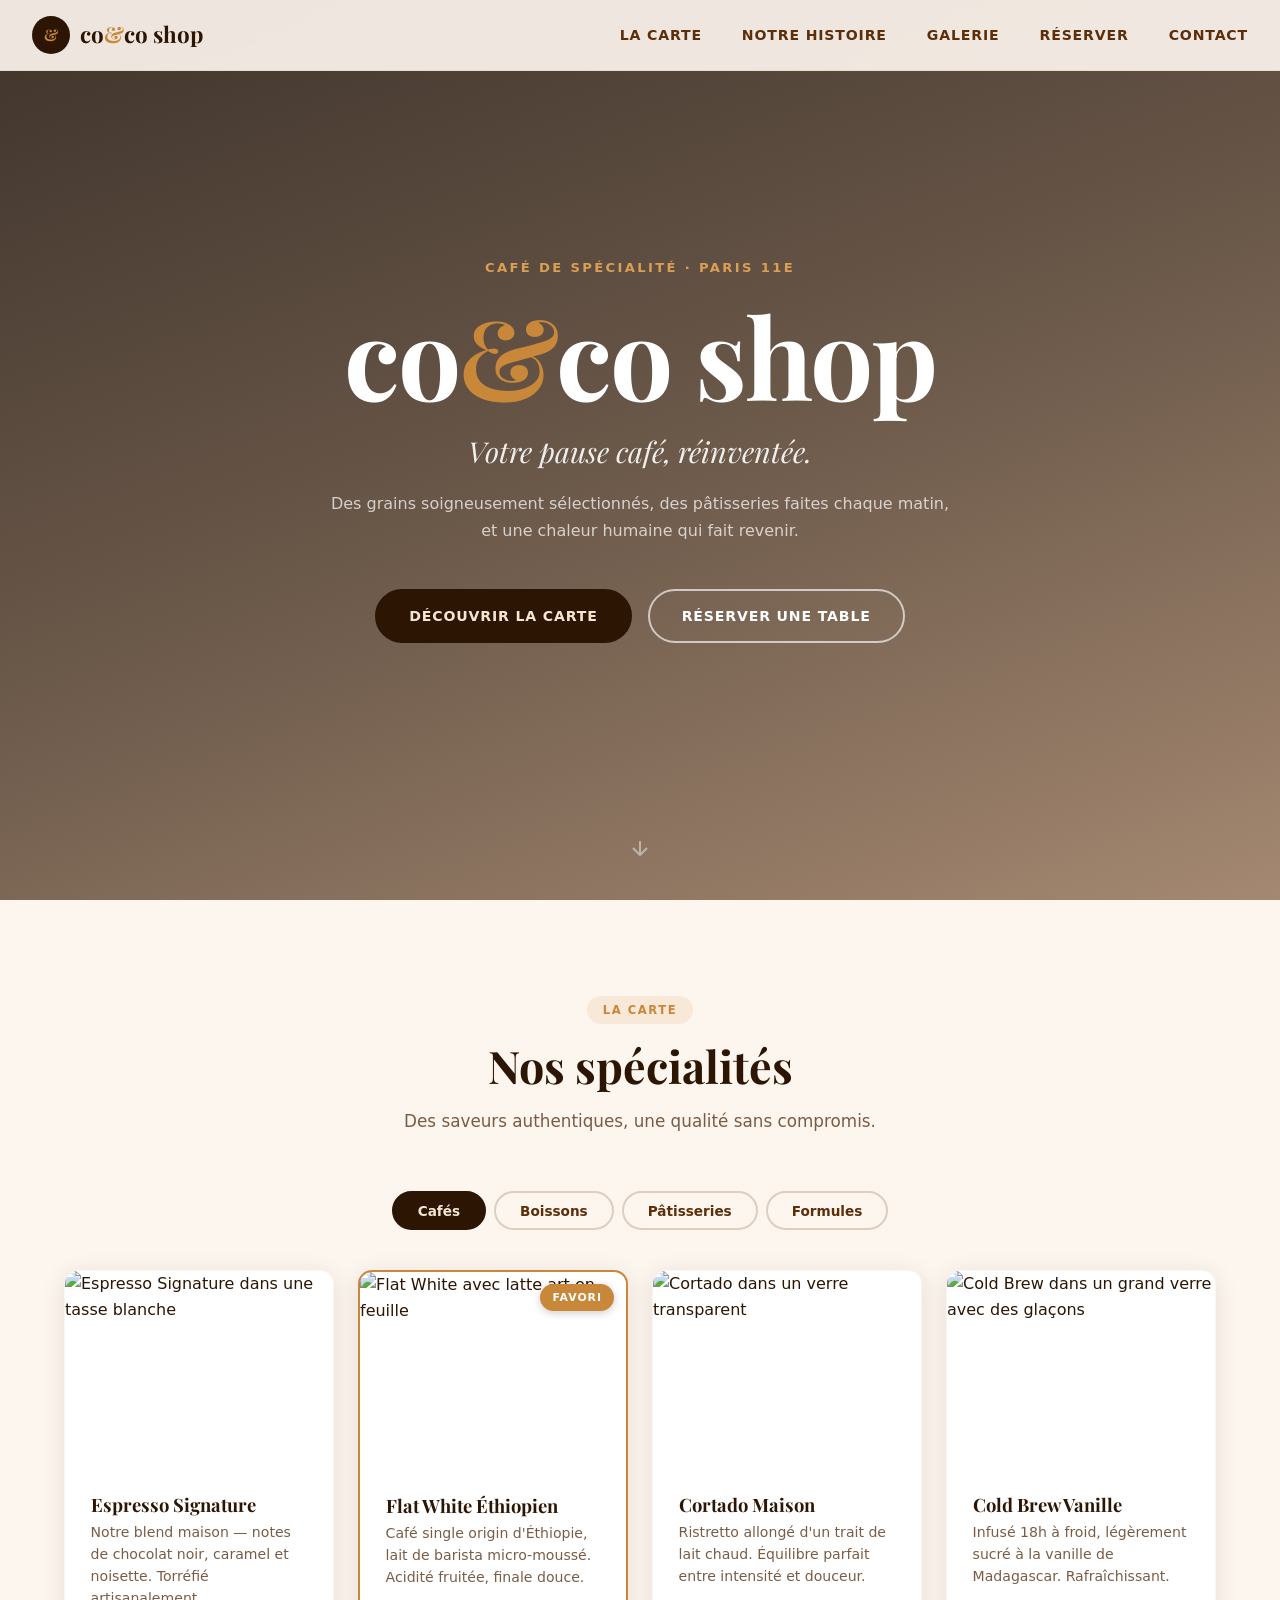
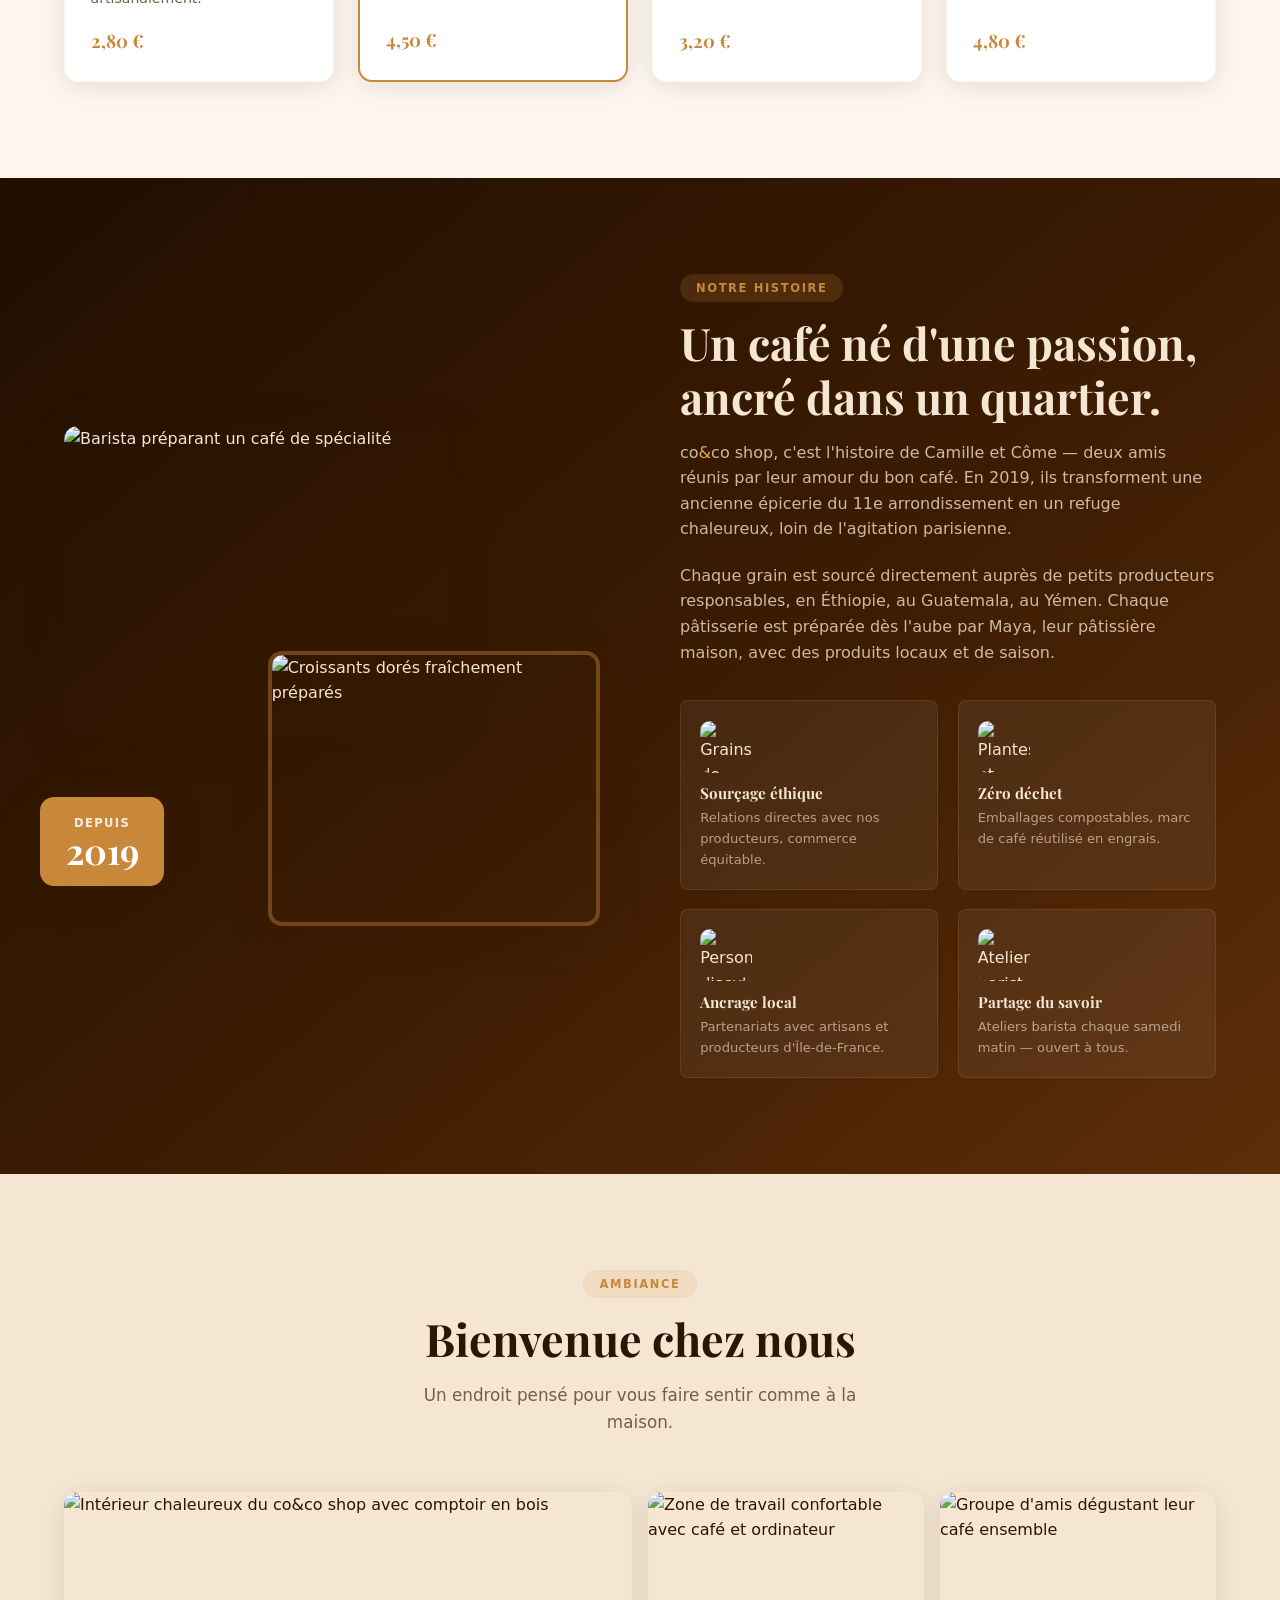
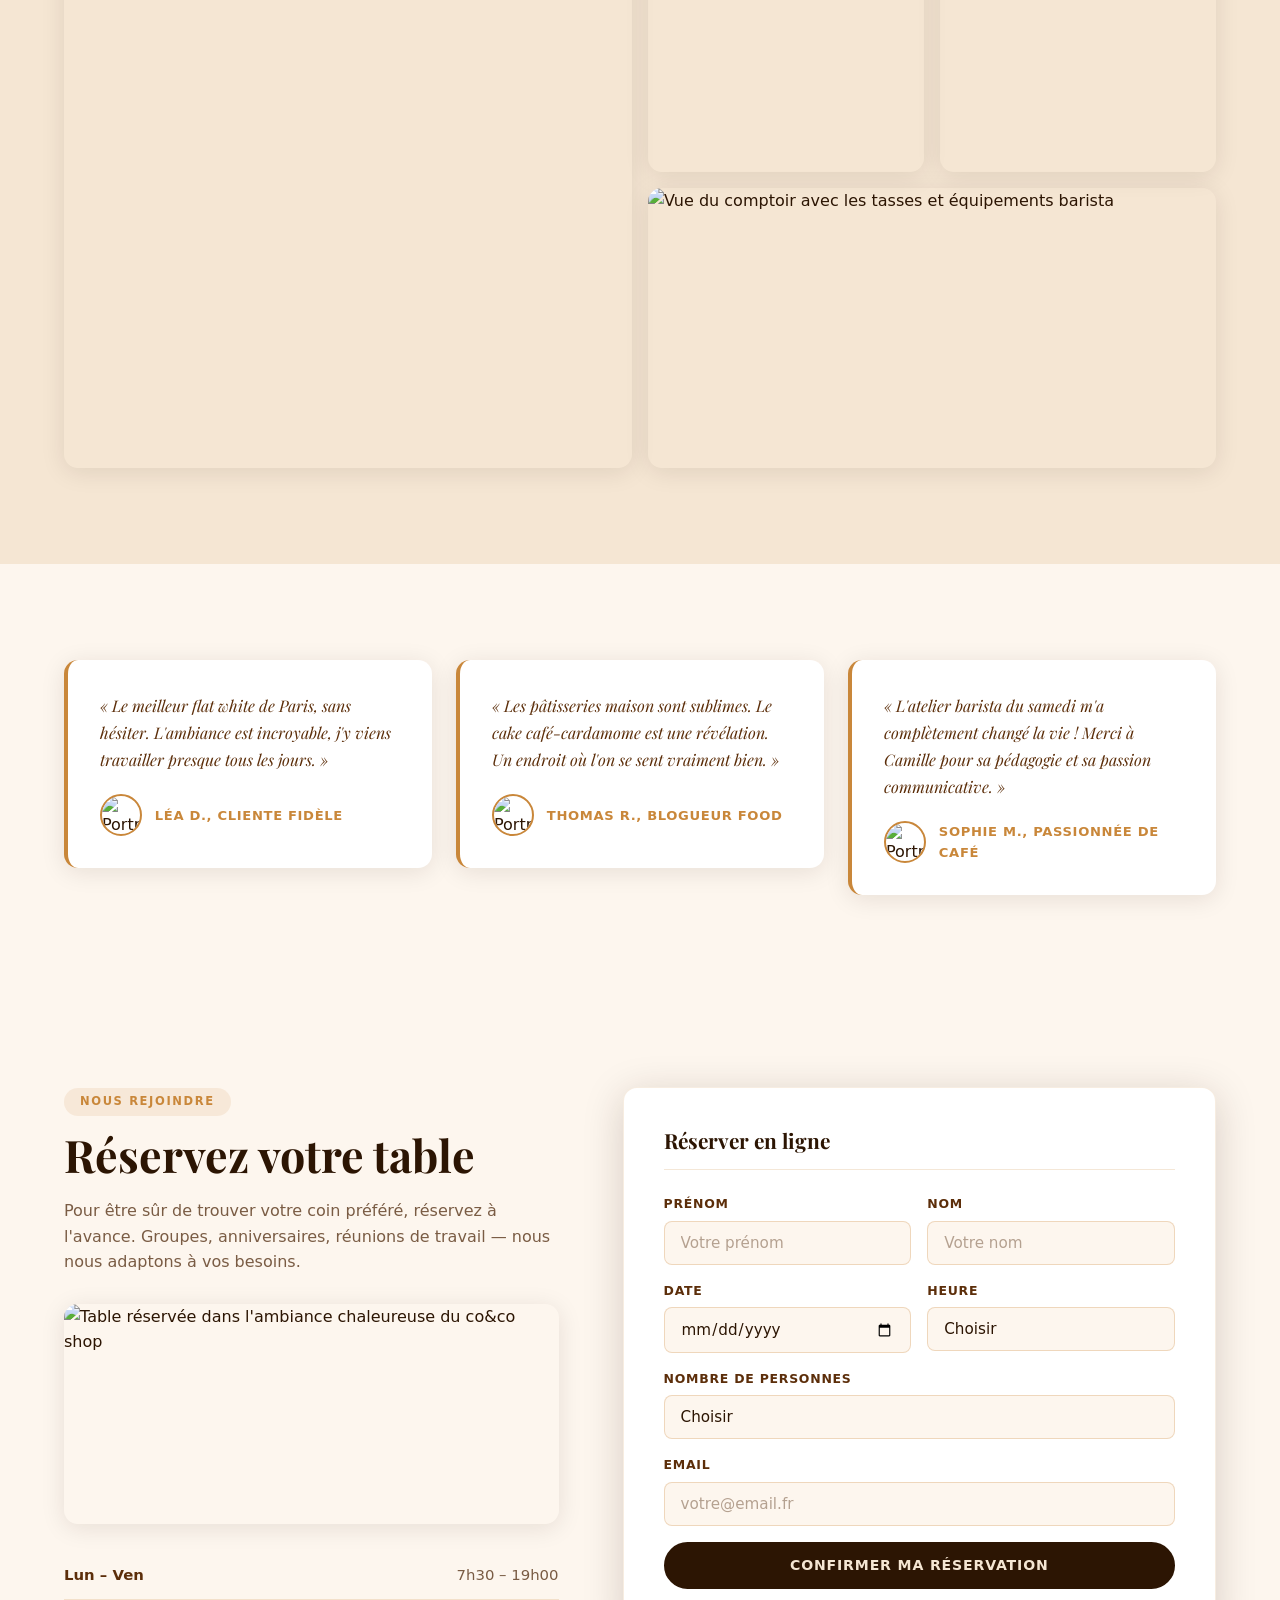
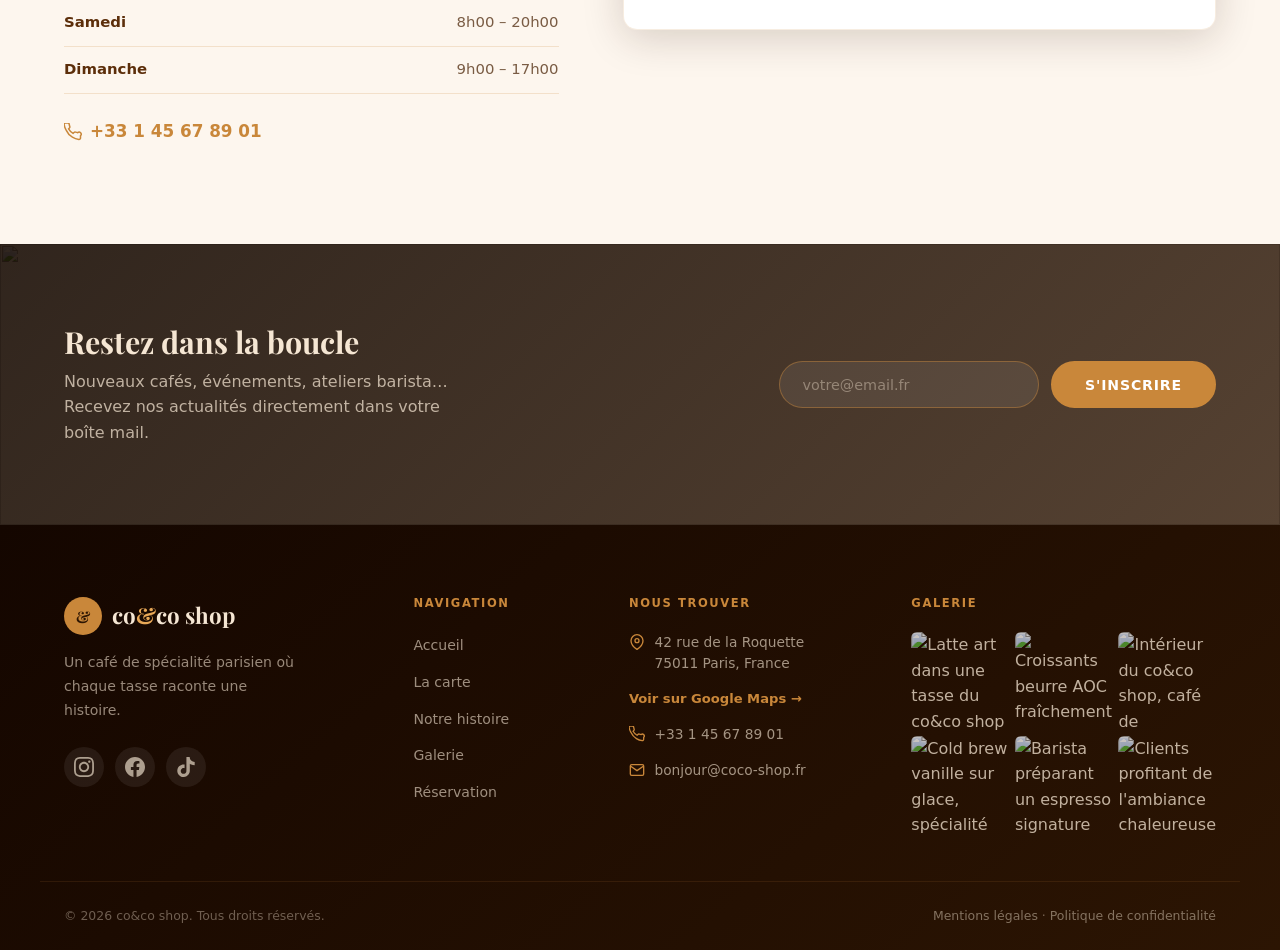
==== commit c6c8d80b: "fix: H1 visuel restauré, mots-clés SEO préservés via sr-only" ====
--- a/index.html
+++ b/index.html
@@ -147,7 +147,7 @@
       <div class="hero-overlay"></div>
       <div class="hero-content">
         <p class="hero-eyebrow">Café de spécialité · Paris 11e</p>
-        <h1>co<span>&amp;</span>co shop — Café de spécialité Paris 11e | Bastille</h1>
+        <h1>co<span>&amp;</span>co shop<span class="sr-only"> — Café de spécialité Paris 11e, Bastille</span></h1>
         <p class="hero-tagline">Votre pause café, réinventée.</p>
         <p class="hero-sub">Des grains soigneusement sélectionnés, des pâtisseries faites chaque matin,<br class="hide-mobile"> et une chaleur humaine qui fait revenir.</p>
         <div class="hero-ctas">
@@ -687,7 +687,7 @@
     <div class="footer-bottom">
       <div class="container">
         <p>&copy; 2026 co&amp;co shop. Tous droits réservés.</p>
-        <p><a href="#">Mentions légales</a> · <a href="#">Politique de confidentialité</a></p>
+        <p><a href="mentions-legales.html">Mentions légales</a> · <a href="politique-confidentialite.html">Politique de confidentialité</a></p>
       </div>
     </div>
   </footer>
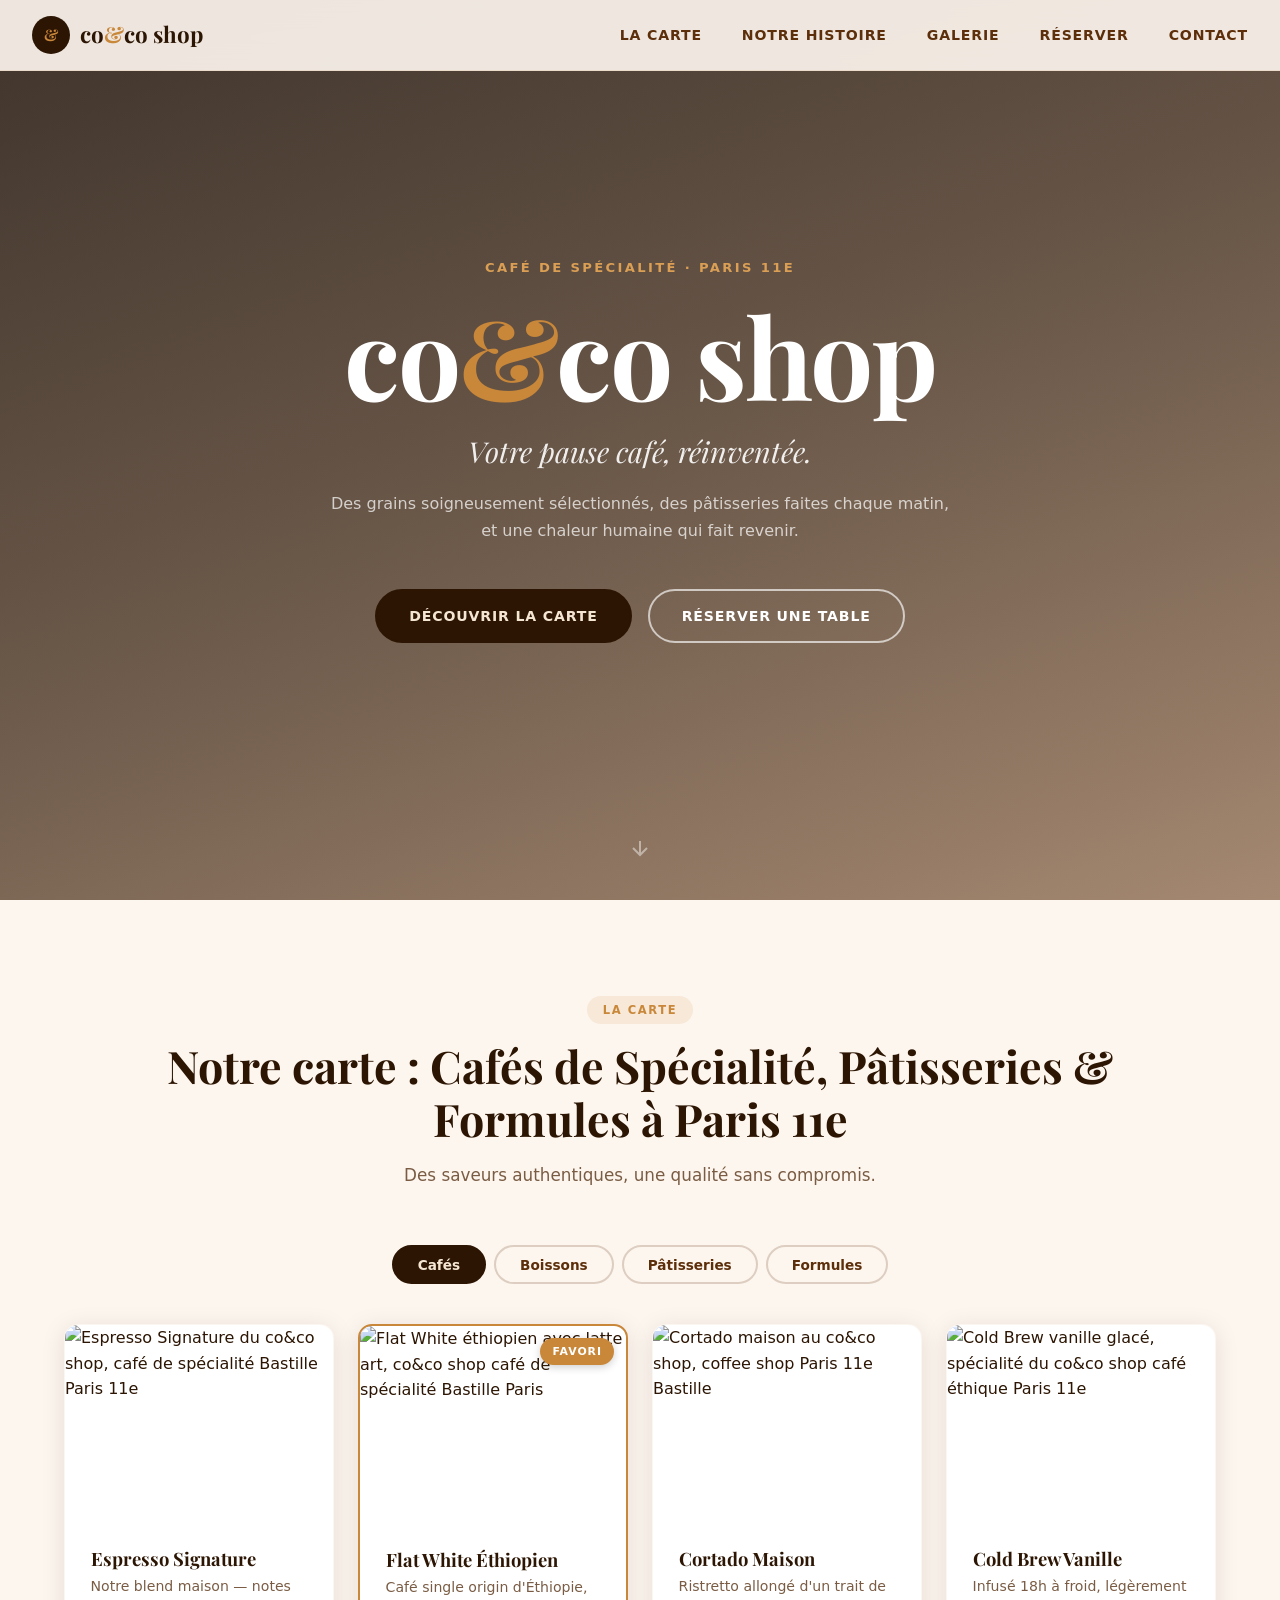
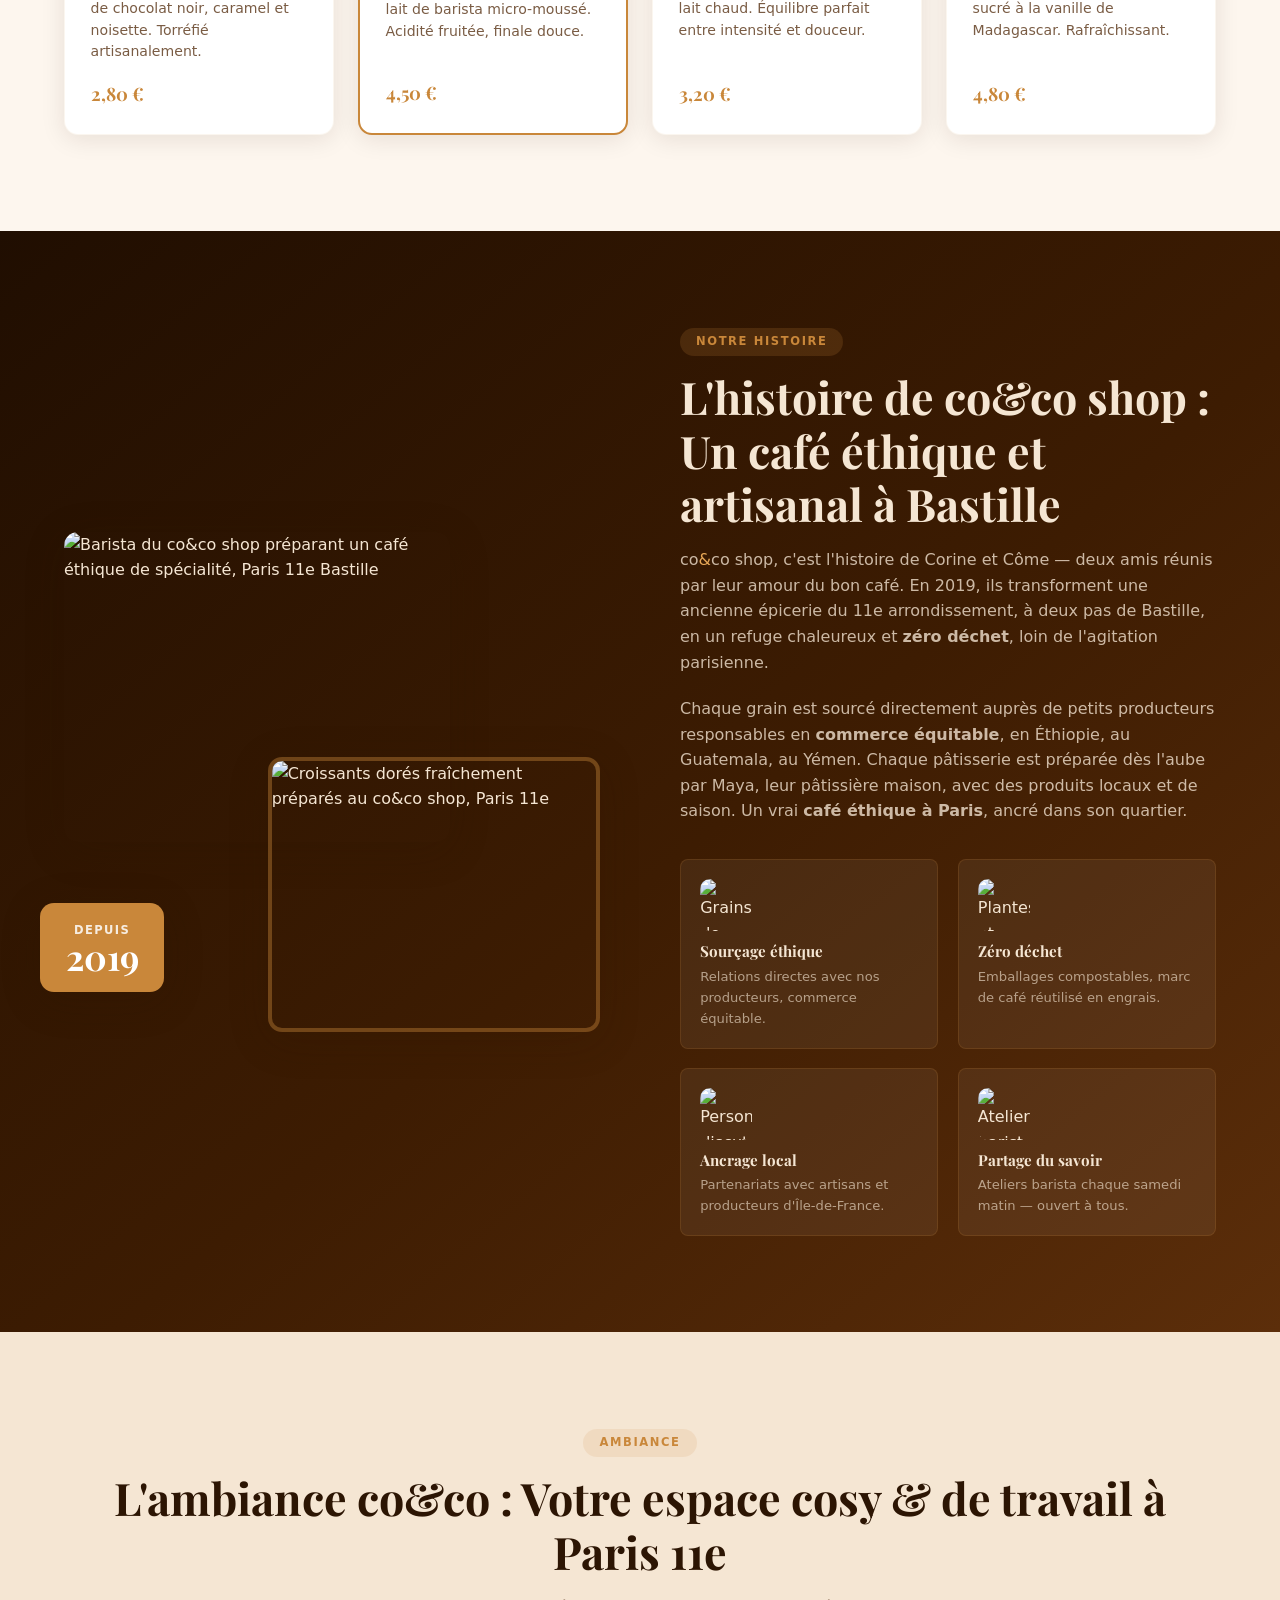
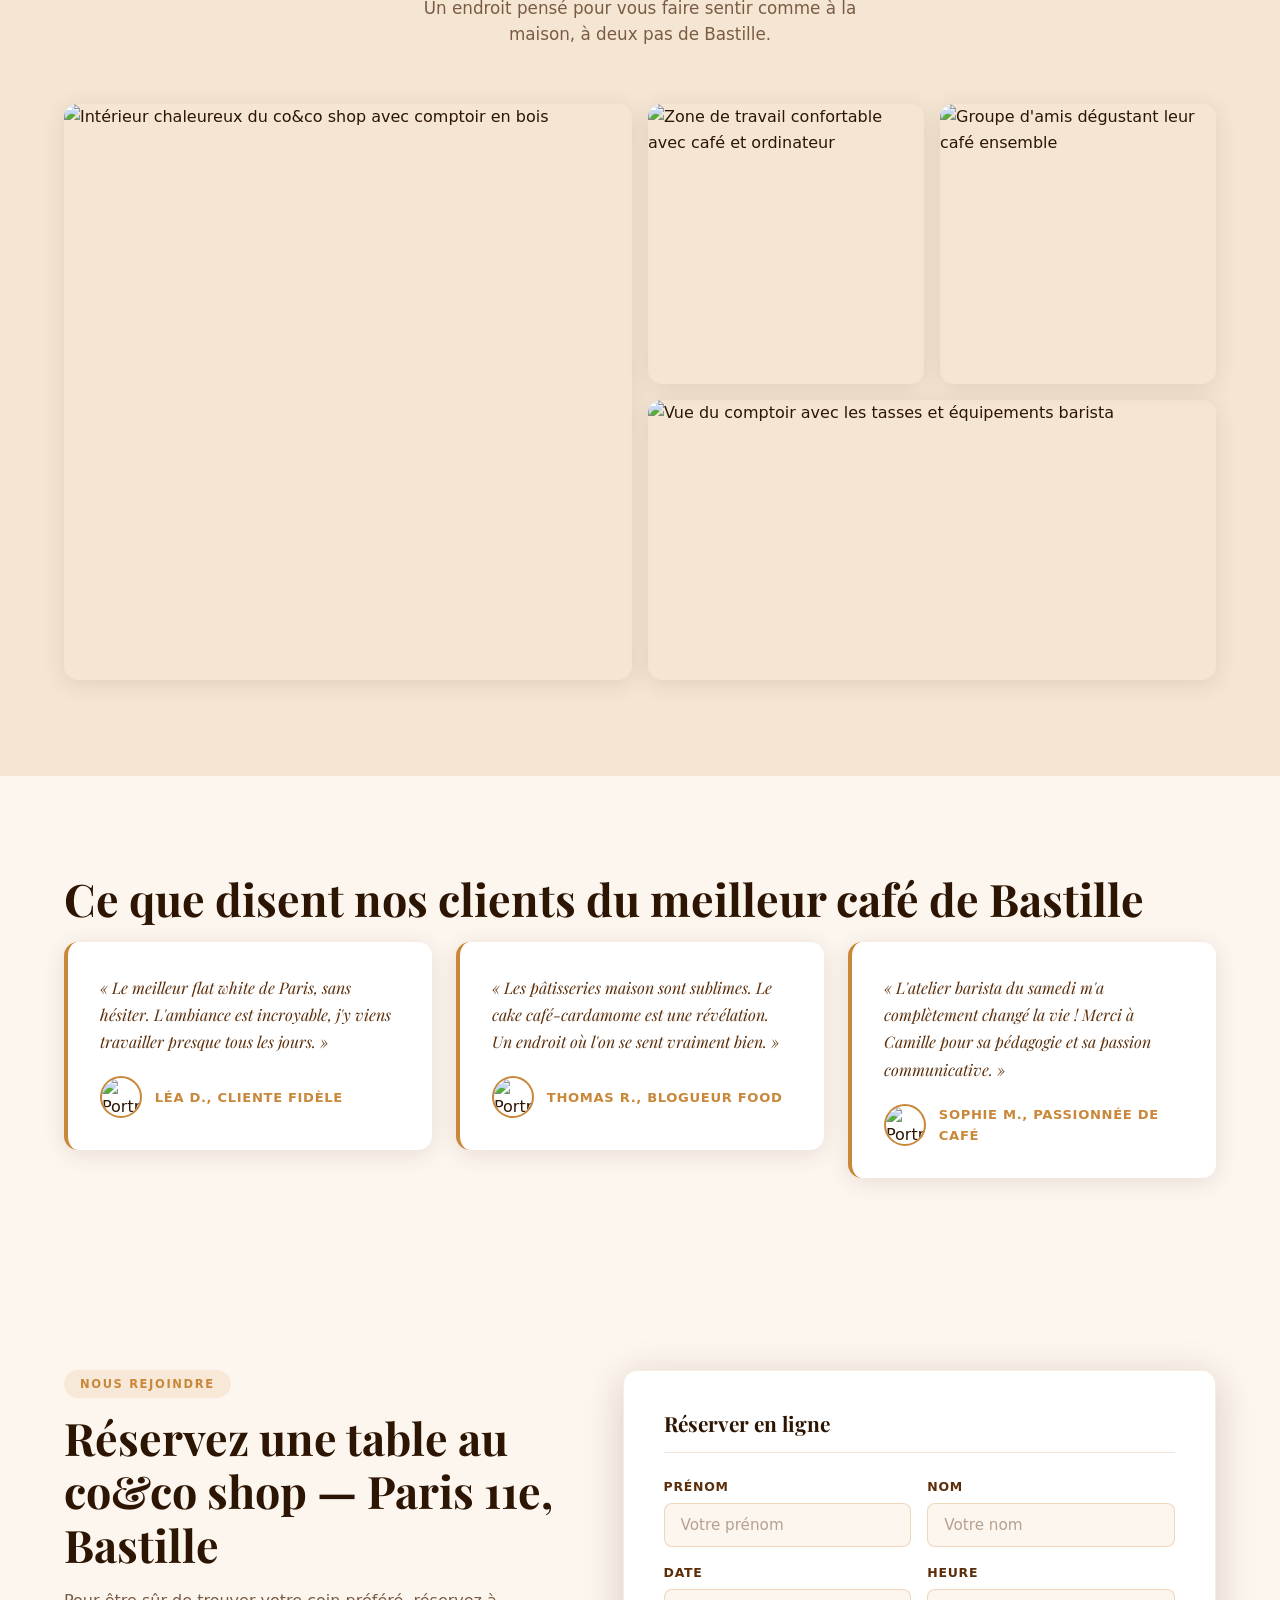
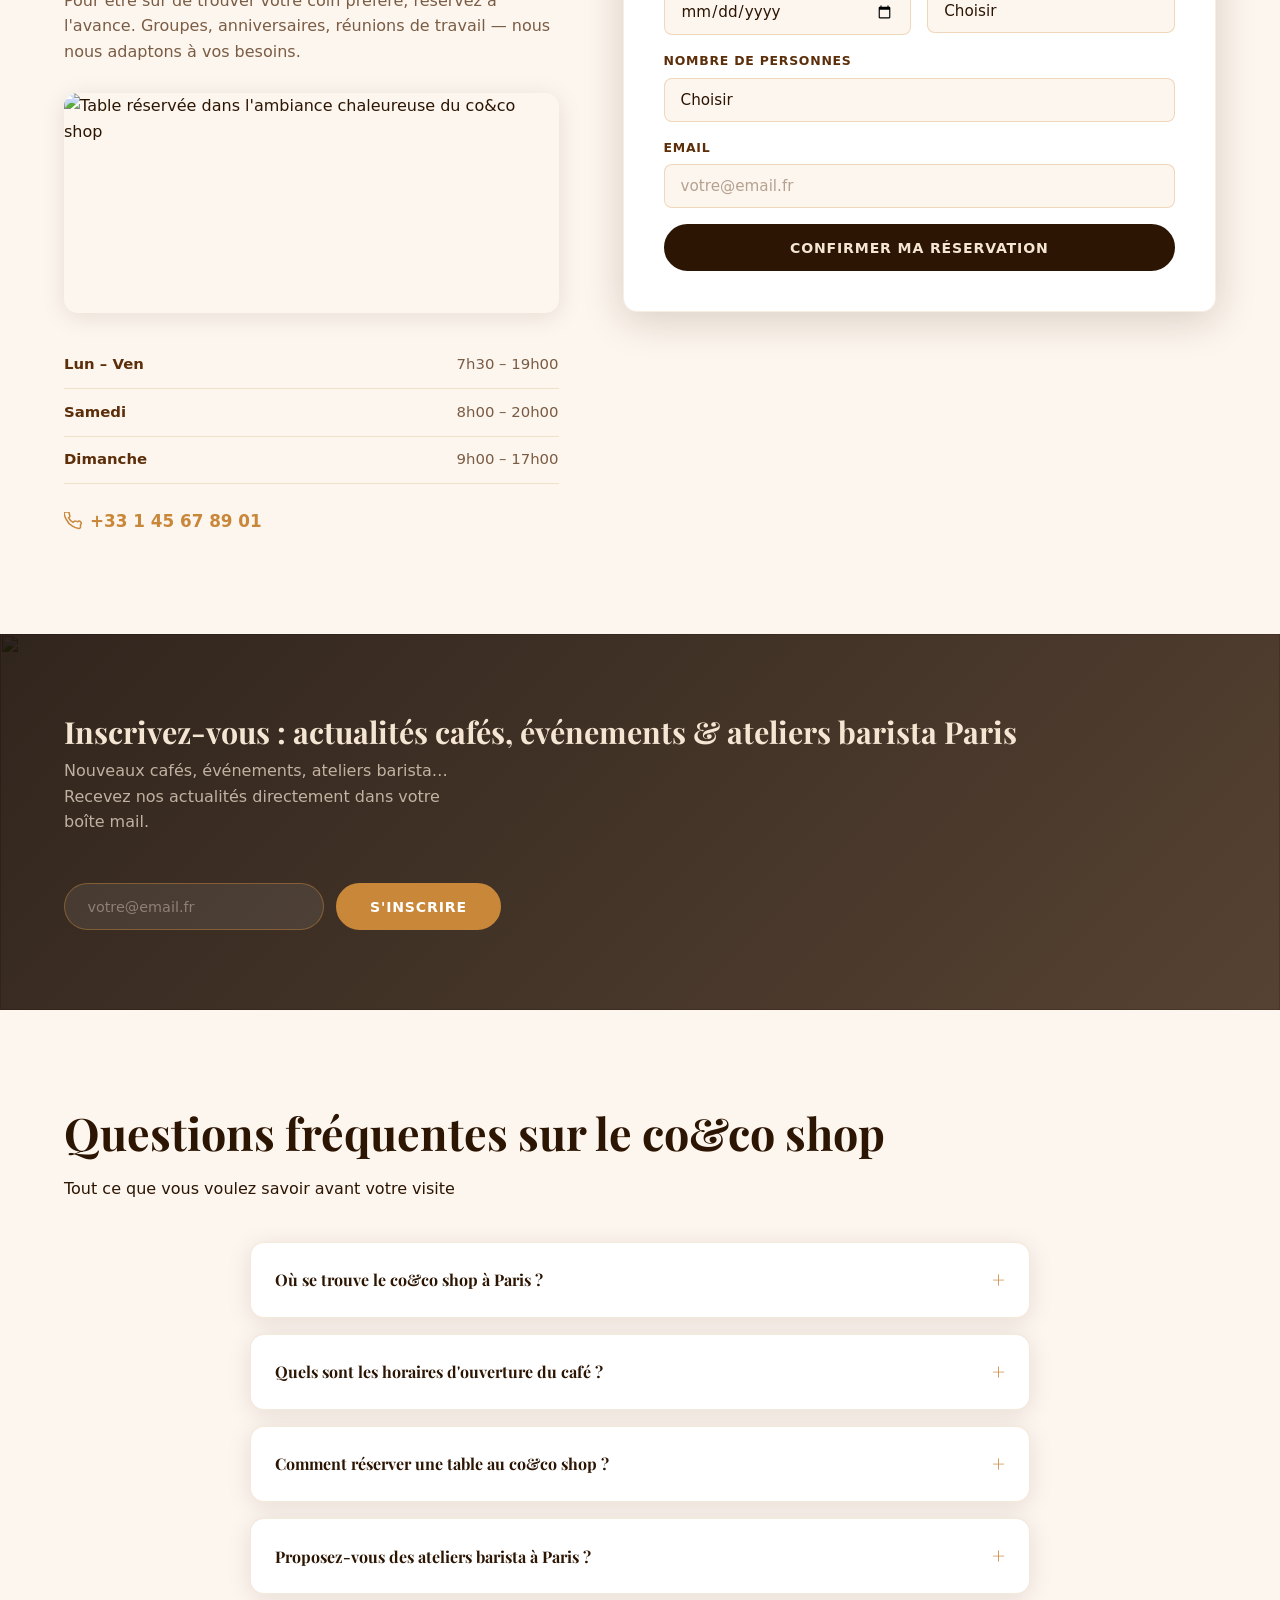
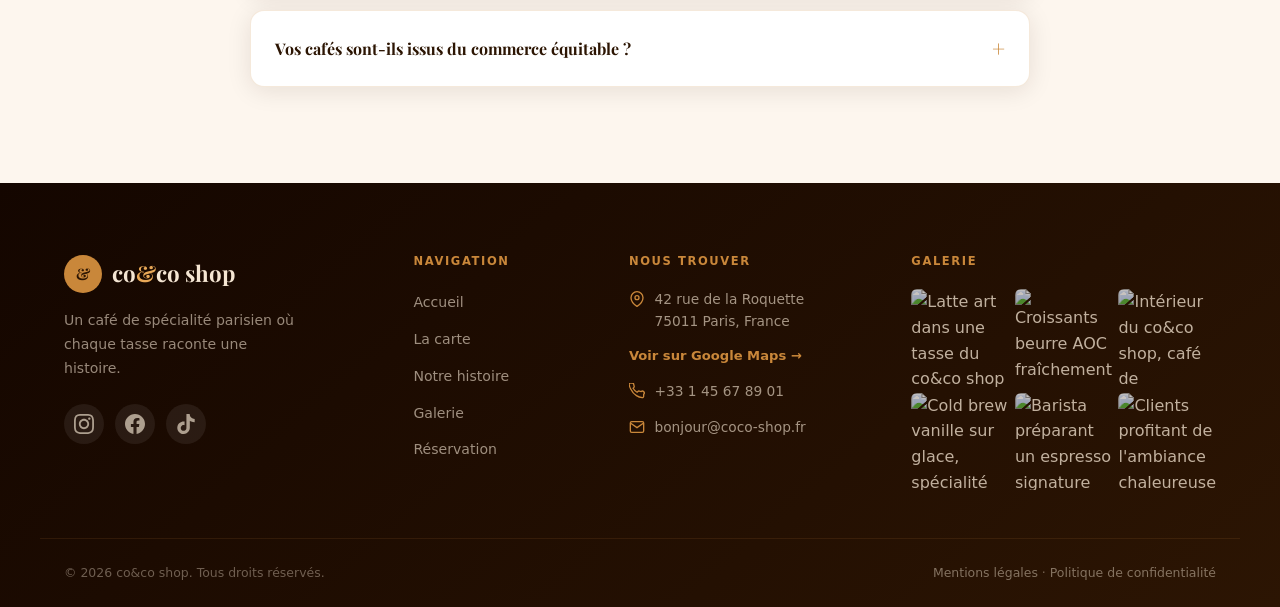
==== commit f85e9e96: "feat(seo): add FAQ section and fix image CLS for better Core Web Vitals - Add visible FAQ section (5" ====
--- a/index.html
+++ b/index.html
@@ -7,8 +7,8 @@
   <meta name="author" content="co&co shop" />
   <meta name="theme-color" content="#2C1A0E" />
 
-  <title>co&co shop — Café de Spécialité Paris 11e | Pâtisseries Maison</title>
-  <meta name="description" content="co&co shop — Café de spécialité artisanal au cœur de Paris 11e, rue de la Roquette. Savoureuses pâtisseries maison, cafés d'origine, ambiance chaleureuse. Venez vivre l'expérience co&co." />
+  <title>co&co shop | Café de Spécialité Bastille Paris 11e – Pâtisseries & Ateliers Barista</title>
+  <meta name="description" content="Café de spécialité au cœur de Bastille (Paris 11e). Grains sourcés éthiquement, pâtisseries maison et ateliers barista. Venez vivre une pause café inoubliable — Ouvert 7j/7." />
 
   <!-- Canonical -->
   <link rel="canonical" href="https://co-co-shop.netlify.app/" />
@@ -20,7 +20,7 @@
   <!-- Open Graph -->
   <meta property="og:type" content="website" />
   <meta property="og:site_name" content="co&co shop" />
-  <meta property="og:title" content="co&co shop — Café de Spécialité Paris 11e | Pâtisseries Maison" />
+  <meta property="og:title" content="co&co shop | Café de Spécialité Bastille Paris 11e – Pâtisseries & Ateliers Barista" />
   <meta property="og:description" content="Café de spécialité artisanal au cœur de Paris 11e. Pâtisseries maison, cafés d'origine, ambiance chaleureuse. Rue de la Roquette, Bastille." />
   <meta property="og:url" content="https://co-co-shop.netlify.app/" />
   <meta property="og:image" content="https://images.unsplash.com/photo-1495474472287-4d71bcdd2085?auto=format&fit=crop&w=1200&h=630&q=80" />
@@ -115,6 +115,123 @@
   }
   </script>
 
+  <!-- Schema.org — Reviews individuels -->
+  <script type="application/ld+json">
+  {
+    "@context": "https://schema.org",
+    "@type": "CafeOrCoffeeShop",
+    "name": "co&co shop",
+    "url": "https://co-co-shop.netlify.app/",
+    "review": [
+      {
+        "@type": "Review",
+        "author": { "@type": "Person", "name": "Léa D." },
+        "reviewRating": { "@type": "Rating", "ratingValue": "5", "bestRating": "5" },
+        "reviewBody": "Le meilleur flat white de Paris, sans hésiter. L'ambiance est incroyable, j'y viens travailler presque tous les jours."
+      },
+      {
+        "@type": "Review",
+        "author": { "@type": "Person", "name": "Thomas R." },
+        "reviewRating": { "@type": "Rating", "ratingValue": "5", "bestRating": "5" },
+        "reviewBody": "Les pâtisseries maison sont sublimes. Le cake café-cardamome est une révélation. Un endroit où l'on se sent vraiment bien."
+      },
+      {
+        "@type": "Review",
+        "author": { "@type": "Person", "name": "Sophie M." },
+        "reviewRating": { "@type": "Rating", "ratingValue": "5", "bestRating": "5" },
+        "reviewBody": "L'atelier barista du samedi m'a complètement changé la vie ! Merci à Corine pour sa pédagogie et sa passion communicative."
+      }
+    ]
+  }
+  </script>
+
+  <!-- Schema.org — Event : Atelier Barista -->
+  <script type="application/ld+json">
+  {
+    "@context": "https://schema.org",
+    "@type": "Event",
+    "name": "Atelier Barista Paris — co&co shop",
+    "description": "Apprenez les secrets du café de spécialité avec Corine et Côme lors de nos ateliers barista du samedi matin. Torréfaction, extraction, latte art : une expérience unique à Bastille, Paris 11e.",
+    "eventStatus": "https://schema.org/EventScheduled",
+    "eventAttendanceMode": "https://schema.org/OfflineEventAttendanceMode",
+    "location": {
+      "@type": "Place",
+      "name": "co&co shop",
+      "address": {
+        "@type": "PostalAddress",
+        "streetAddress": "42 rue de la Roquette",
+        "addressLocality": "Paris",
+        "postalCode": "75011",
+        "addressCountry": "FR"
+      }
+    },
+    "organizer": {
+      "@type": "Organization",
+      "name": "co&co shop",
+      "url": "https://co-co-shop.netlify.app/"
+    },
+    "offers": {
+      "@type": "Offer",
+      "price": "0",
+      "priceCurrency": "EUR",
+      "availability": "https://schema.org/InStock",
+      "url": "https://co-co-shop.netlify.app/#reserve"
+    },
+    "startDate": "2026-04-04T10:00",
+    "endDate": "2026-04-04T12:00"
+  }
+  </script>
+
+  <!-- Schema.org — FAQ -->
+  <script type="application/ld+json">
+  {
+    "@context": "https://schema.org",
+    "@type": "FAQPage",
+    "mainEntity": [
+      {
+        "@type": "Question",
+        "name": "Où se trouve le co&co shop à Paris ?",
+        "acceptedAnswer": {
+          "@type": "Answer",
+          "text": "Le co&co shop est situé au 42 rue de la Roquette, 75011 Paris, dans le quartier Bastille. Métro Voltaire (ligne 9)."
+        }
+      },
+      {
+        "@type": "Question",
+        "name": "Quels sont les horaires du co&co shop ?",
+        "acceptedAnswer": {
+          "@type": "Answer",
+          "text": "Lundi au vendredi : 7h30 – 19h00. Samedi : 8h00 – 20h00. Dimanche : 9h00 – 17h00."
+        }
+      },
+      {
+        "@type": "Question",
+        "name": "Comment réserver une table au co&co shop ?",
+        "acceptedAnswer": {
+          "@type": "Answer",
+          "text": "Vous pouvez réserver en ligne via notre formulaire sur le site, ou par téléphone au +33 1 45 67 89 01. La réservation est recommandée pour les groupes et les week-ends."
+        }
+      },
+      {
+        "@type": "Question",
+        "name": "Le co&co shop propose-t-il des ateliers barista ?",
+        "acceptedAnswer": {
+          "@type": "Answer",
+          "text": "Oui ! Nous organisons des ateliers barista chaque samedi matin, ouverts à tous. Torréfaction, techniques d'extraction, latte art — animés par Corine et Côme, fondateurs du co&co shop."
+        }
+      },
+      {
+        "@type": "Question",
+        "name": "Les cafés du co&co shop sont-ils issus du commerce équitable ?",
+        "acceptedAnswer": {
+          "@type": "Answer",
+          "text": "Absolument. Nous sourcçons directement nos grains auprès de petits producteurs responsables en Éthiopie, au Guatemala et au Yémen. Notre démarche est éthique, zéro déchet et ancrée dans le respect des producteurs."
+        }
+      }
+    ]
+  }
+  </script>
+
   <link rel="preconnect" href="https://fonts.googleapis.com" />
   <link rel="preconnect" href="https://fonts.gstatic.com" crossorigin />
   <link href="https://fonts.googleapis.com/css2?family=Playfair+Display:ital,wght@0,400;0,700;1,400&family=Inter:wght@300;400;500;600&display=swap" rel="stylesheet" />
@@ -165,7 +282,7 @@
       <div class="container">
         <div class="section-header">
           <span class="section-tag">La carte</span>
-          <h2 id="menu-title">Nos spécialités</h2>
+          <h2 id="menu-title">Notre carte : Cafés de Spécialité, Pâtisseries &amp; Formules à Paris 11e</h2>
           <p>Des saveurs authentiques, une qualité sans compromis.</p>
         </div>
 
@@ -183,7 +300,7 @@
             <article class="menu-card">
               <div class="menu-card-photo">
                 <img src="https://images.unsplash.com/photo-1510707577719-ae7c14805e3a?auto=format&fit=crop&w=600&q=80"
-                     alt="Espresso Signature dans une tasse blanche" loading="lazy" />
+                     alt="Espresso Signature du co&amp;co shop, café de spécialité Bastille Paris 11e" loading="lazy" />
               </div>
               <div class="menu-card-body">
                 <h3>Espresso Signature</h3>
@@ -196,7 +313,7 @@
               <span class="badge">Favori</span>
               <div class="menu-card-photo">
                 <img src="https://images.unsplash.com/photo-1509042239860-f550ce710b93?auto=format&fit=crop&w=600&q=80"
-                     alt="Flat White avec latte art en feuille" loading="lazy" />
+                     alt="Flat White éthiopien avec latte art, co&amp;co shop café de spécialité Bastille Paris" loading="lazy" />
               </div>
               <div class="menu-card-body">
                 <h3>Flat White Éthiopien</h3>
@@ -208,7 +325,7 @@
             <article class="menu-card">
               <div class="menu-card-photo">
                 <img src="https://images.unsplash.com/photo-1512568400610-62da28bc8a13?auto=format&fit=crop&w=600&q=80"
-                     alt="Cortado dans un verre transparent" loading="lazy" />
+                     alt="Cortado maison au co&amp;co shop, coffee shop Paris 11e Bastille" loading="lazy" />
               </div>
               <div class="menu-card-body">
                 <h3>Cortado Maison</h3>
@@ -220,7 +337,7 @@
             <article class="menu-card">
               <div class="menu-card-photo">
                 <img src="https://images.unsplash.com/photo-1461023058943-07fcbe16d735?auto=format&fit=crop&w=600&q=80"
-                     alt="Cold Brew dans un grand verre avec des glaçons" loading="lazy" />
+                     alt="Cold Brew vanille glacé, spécialité du co&amp;co shop café éthique Paris 11e" loading="lazy" />
               </div>
               <div class="menu-card-body">
                 <h3>Cold Brew Vanille</h3>
@@ -413,11 +530,13 @@
           <div class="about-img-wrap">
             <div class="about-img about-img-1">
               <img src="https://images.unsplash.com/photo-1495474472287-4d71bcdd2085?auto=format&fit=crop&w=800&q=82"
-                   alt="Barista préparant un café de spécialité" />
+                   alt="Barista du co&amp;co shop préparant un café éthique de spécialité, Paris 11e Bastille"
+                   width="800" height="600" loading="lazy" />
             </div>
             <div class="about-img about-img-2">
               <img src="https://images.unsplash.com/photo-1555507036-ab1f4038808a?auto=format&fit=crop&w=800&q=82"
-                   alt="Croissants dorés fraîchement préparés" />
+                   alt="Croissants dorés fraîchement préparés au co&amp;co shop, Paris 11e"
+                   width="800" height="600" loading="lazy" />
             </div>
           </div>
           <div class="about-badge">
@@ -427,9 +546,9 @@
         </div>
         <div class="about-content">
           <span class="section-tag">Notre histoire</span>
-          <h2 id="about-title">Un café né d'une passion,<br>ancré dans un quartier.</h2>
-          <p>co<em>&amp;</em>co shop, c'est l'histoire de Camille et Côme — deux amis réunis par leur amour du bon café. En 2019, ils transforment une ancienne épicerie du 11e arrondissement en un refuge chaleureux, loin de l'agitation parisienne.</p>
-          <p>Chaque grain est sourcé directement auprès de petits producteurs responsables, en Éthiopie, au Guatemala, au Yémen. Chaque pâtisserie est préparée dès l'aube par Maya, leur pâtissière maison, avec des produits locaux et de saison.</p>
+          <h2 id="about-title">L'histoire de co&amp;co shop : Un café éthique et artisanal à Bastille</h2>
+          <p>co<em>&amp;</em>co shop, c'est l'histoire de Corine et Côme — deux amis réunis par leur amour du bon café. En 2019, ils transforment une ancienne épicerie du 11e arrondissement, à deux pas de Bastille, en un refuge chaleureux et <strong>zéro déchet</strong>, loin de l'agitation parisienne.</p>
+          <p>Chaque grain est sourcé directement auprès de petits producteurs responsables en <strong>commerce équitable</strong>, en Éthiopie, au Guatemala, au Yémen. Chaque pâtisserie est préparée dès l'aube par Maya, leur pâtissière maison, avec des produits locaux et de saison. Un vrai <strong>café éthique à Paris</strong>, ancré dans son quartier.</p>
           <div class="values-grid">
             <div class="value-item">
               <div class="value-icon-photo">
@@ -473,8 +592,8 @@
       <div class="container">
         <div class="section-header">
           <span class="section-tag">Ambiance</span>
-          <h2 id="galerie-title">Bienvenue chez nous</h2>
-          <p>Un endroit pensé pour vous faire sentir comme à la maison.</p>
+          <h2 id="galerie-title">L'ambiance co&amp;co : Votre espace cosy &amp; de travail à Paris 11e</h2>
+          <p>Un endroit pensé pour vous faire sentir comme à la maison, à deux pas de Bastille.</p>
         </div>
         <div class="galerie-grid">
           <figure class="galerie-item galerie-large">
@@ -499,7 +618,7 @@
     <!-- ===== TESTIMONIALS ===== -->
     <section class="section section-testimonials" aria-labelledby="testimonials-title">
       <div class="container">
-        <h2 id="testimonials-title" class="sr-only">Avis de nos clients</h2>
+        <h2 id="testimonials-title">Ce que disent nos clients du meilleur café de Bastille</h2>
         <div class="testimonials-grid">
           <blockquote class="testimonial">
             <p>« Le meilleur flat white de Paris, sans hésiter. L'ambiance est incroyable, j'y viens travailler presque tous les jours. »</p>
@@ -534,7 +653,7 @@
       <div class="container reserve-container">
         <div class="reserve-info">
           <span class="section-tag">Nous rejoindre</span>
-          <h2 id="reserve-title">Réservez votre table</h2>
+          <h2 id="reserve-title">Réservez une table au co&amp;co shop — Paris 11e, Bastille</h2>
           <p>Pour être sûr de trouver votre coin préféré, réservez à l'avance. Groupes, anniversaires, réunions de travail — nous nous adaptons à vos besoins.</p>
           <div class="reserve-photo">
             <img src="https://images.unsplash.com/photo-1559925393-8be0ec4767c8?auto=format&fit=crop&w=700&q=80"
@@ -605,13 +724,59 @@
       <div class="newsletter-overlay"></div>
       <div class="container newsletter-container">
         <div class="newsletter-content">
-          <h2 id="newsletter-title">Restez dans la boucle</h2>
+          <h2 id="newsletter-title">Inscrivez-vous : actualités cafés, événements &amp; ateliers barista Paris</h2>
           <p>Nouveaux cafés, événements, ateliers barista… Recevez nos actualités directement dans votre boîte mail.</p>
         </div>
         <form class="newsletter-form" action="#" method="post" aria-label="Inscription newsletter" novalidate>
           <input type="email" name="newsletter-email" placeholder="votre@email.fr" required aria-label="Adresse email pour la newsletter" autocomplete="email" />
           <button type="submit" class="btn btn-primary">S'inscrire</button>
         </form>
+      </div>
+    </section>
+
+    <!-- ===== FAQ ===== -->
+    <section class="section section-faq" aria-labelledby="faq-title" id="faq">
+      <div class="container">
+        <h2 id="faq-title" class="section-title">Questions fréquentes sur le co&amp;co shop</h2>
+        <p class="section-subtitle">Tout ce que vous voulez savoir avant votre visite</p>
+        <div class="faq-list">
+
+          <details class="faq-item">
+            <summary class="faq-question">Où se trouve le co&amp;co shop à Paris ?</summary>
+            <div class="faq-answer">
+              <p>Le co&amp;co shop est situé au <strong>42 rue de la Roquette, Paris 11e</strong>, à deux pas de la place de la Bastille. Facilement accessible en métro (ligne 1 — Bastille, ligne 5 — Bréguet-Sabin) ou à vélo via les pistes cyclables du boulevard Voltaire.</p>
+            </div>
+          </details>
+
+          <details class="faq-item">
+            <summary class="faq-question">Quels sont les horaires d'ouverture du café ?</summary>
+            <div class="faq-answer">
+              <p>Nous sommes ouverts <strong>7 jours sur 7</strong>, de <strong>8h à 19h</strong>. Aucun jour de fermeture en semaine. Nous vous accueillons avec la même attention du lundi au dimanche pour votre pause café matinale, déjeuner ou goûter.</p>
+            </div>
+          </details>
+
+          <details class="faq-item">
+            <summary class="faq-question">Comment réserver une table au co&amp;co shop ?</summary>
+            <div class="faq-answer">
+              <p>La réservation se fait directement via le <a href="#reserve">formulaire en ligne</a> sur cette page, ou par téléphone au <a href="tel:+33145678901">+33 1 45 67 89 01</a>. Nous recommandons de réserver pour les groupes de 4 personnes et plus, notamment en fin de semaine.</p>
+            </div>
+          </details>
+
+          <details class="faq-item">
+            <summary class="faq-question">Proposez-vous des ateliers barista à Paris ?</summary>
+            <div class="faq-answer">
+              <p>Oui ! Nous organisons régulièrement des <strong>ateliers barista</strong> pour apprendre les techniques d'extraction, de latte art et de dégustation de cafés de spécialité. Les sessions sont ouvertes aux débutants comme aux passionnés. Inscrivez-vous à <a href="#newsletter">notre newsletter</a> pour être alerté des prochaines dates.</p>
+            </div>
+          </details>
+
+          <details class="faq-item">
+            <summary class="faq-question">Vos cafés sont-ils issus du commerce équitable ?</summary>
+            <div class="faq-answer">
+              <p>Absolument. Nous sélectionnons exclusivement des <strong>grains de café éthiques</strong>, sourcés en direct auprès de petits producteurs partenaires (Éthiopie, Colombie, Guatemala). Notre démarche inclut le commerce équitable, des prix justes aux cultivateurs et un engagement zéro déchet en boutique.</p>
+            </div>
+          </details>
+
+        </div>
       </div>
     </section>
 
--- a/style.css
+++ b/style.css
@@ -1011,6 +1011,64 @@
 }
 
 /* =============================================
+   FAQ
+   ============================================= */
+.section-faq {
+  background: var(--cream-light);
+}
+.faq-list {
+  max-width: 780px;
+  margin: 2.5rem auto 0;
+  display: flex;
+  flex-direction: column;
+  gap: 1rem;
+}
+.faq-item {
+  background: var(--white);
+  border: 1px solid rgba(201,135,58,0.18);
+  border-radius: var(--radius);
+  overflow: hidden;
+  box-shadow: var(--shadow);
+}
+.faq-question {
+  display: flex;
+  justify-content: space-between;
+  align-items: center;
+  gap: 1rem;
+  padding: 1.2rem 1.5rem;
+  font-family: var(--font-serif);
+  font-size: 1rem;
+  font-weight: 700;
+  color: var(--brown-dark);
+  cursor: pointer;
+  list-style: none;
+  user-select: none;
+}
+.faq-question::-webkit-details-marker { display: none; }
+.faq-question::after {
+  content: '+';
+  font-size: 1.4rem;
+  font-weight: 300;
+  color: var(--gold);
+  flex-shrink: 0;
+  transition: transform var(--transition);
+}
+.faq-item[open] .faq-question::after {
+  transform: rotate(45deg);
+}
+.faq-question:hover { color: var(--gold); }
+.faq-answer {
+  padding: 0 1.5rem 1.2rem;
+  font-size: 0.95rem;
+  color: var(--text-muted);
+  line-height: 1.75;
+  border-top: 1px solid rgba(201,135,58,0.10);
+}
+.faq-answer p { margin: 0.8rem 0 0; }
+.faq-answer a { color: var(--gold); }
+.faq-answer a:hover { color: var(--brown); }
+
+/* =============================================
    RESPONSIVE — Small mobile (max 480px)
    ============================================= */
 @media (max-width: 480px) {
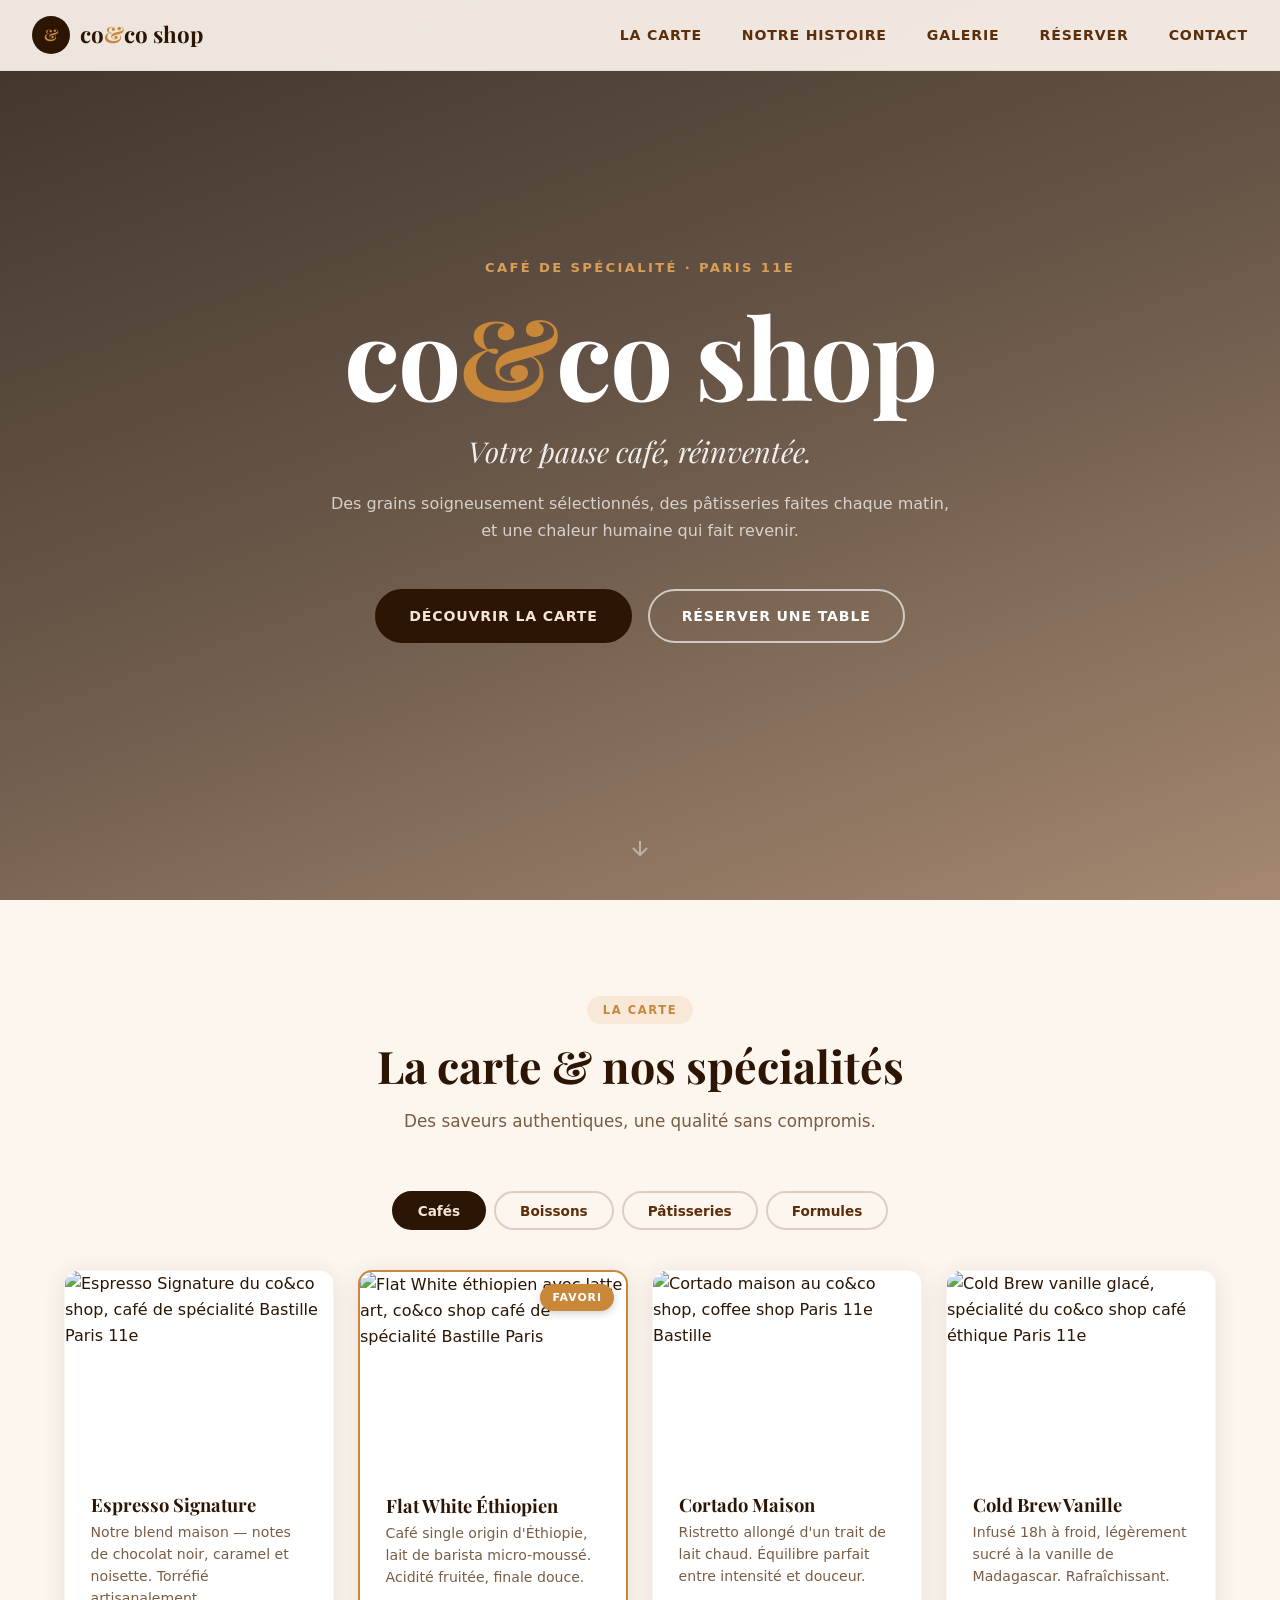
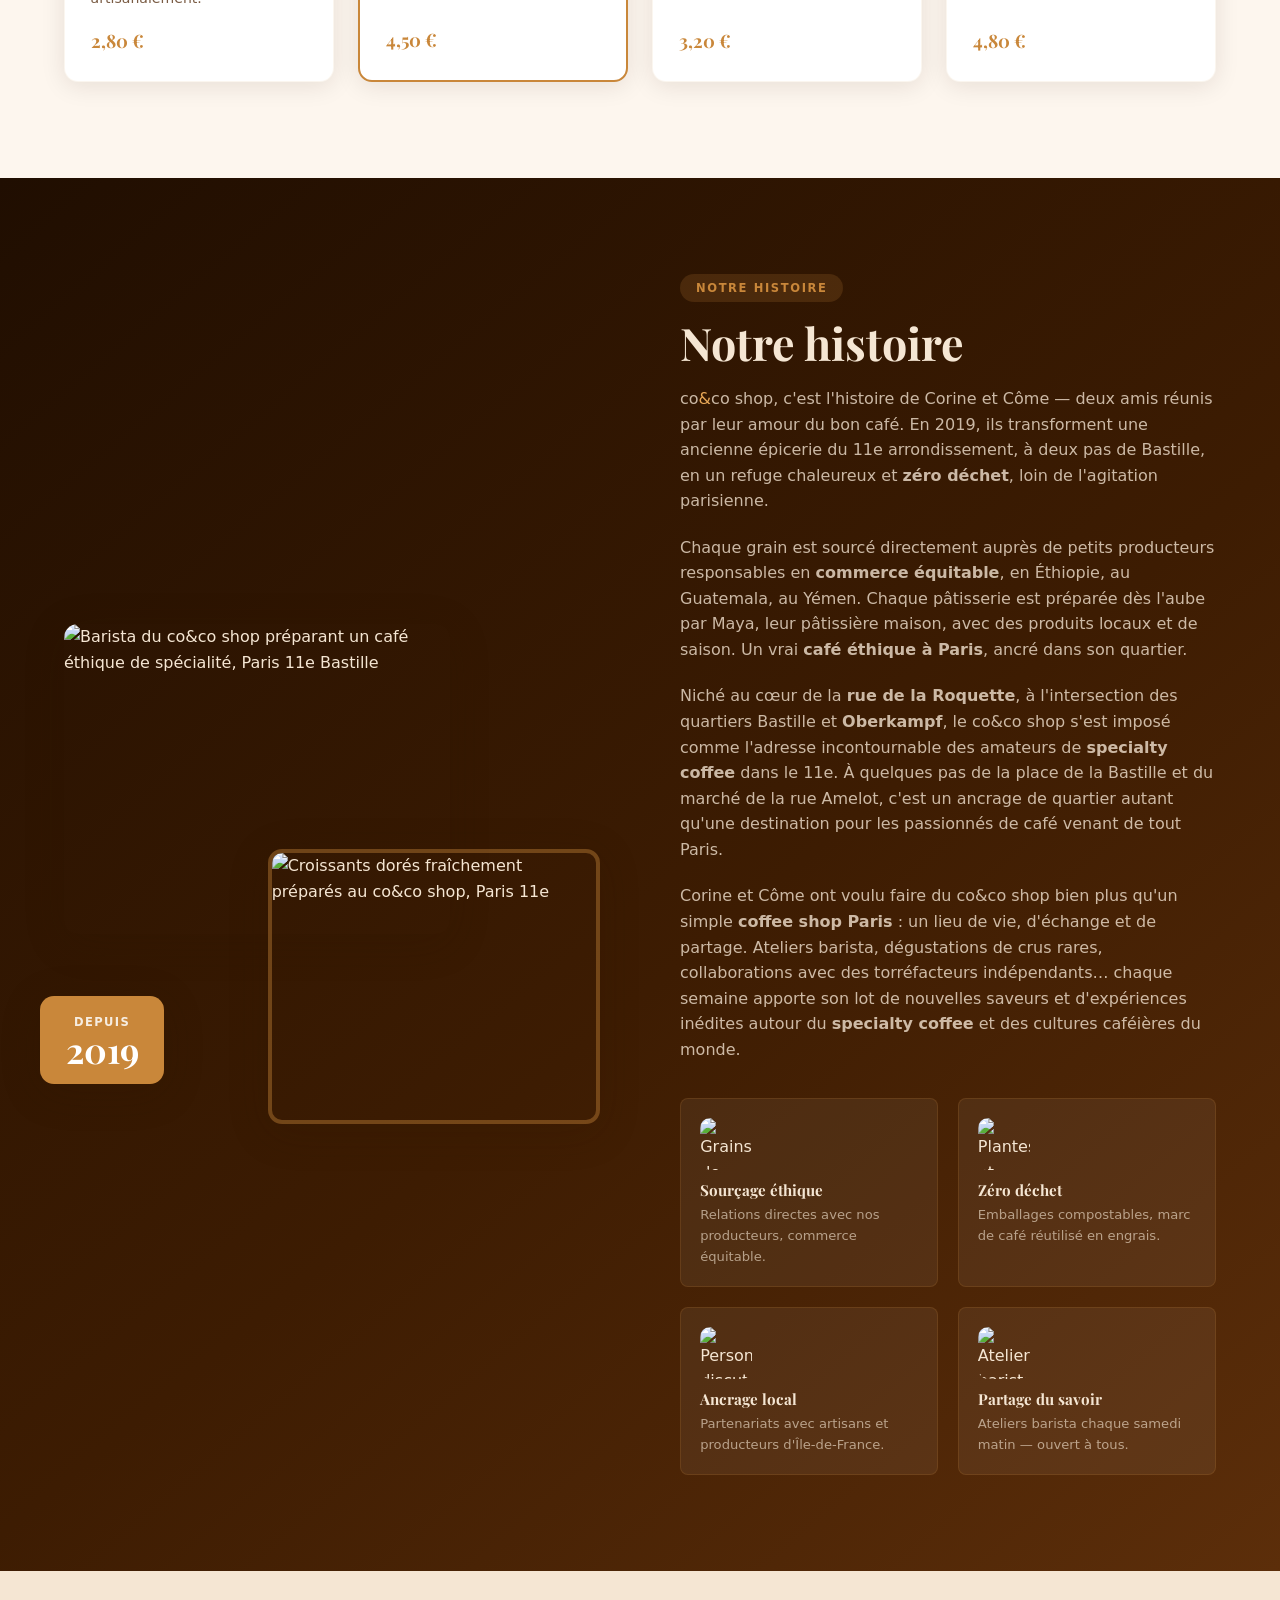
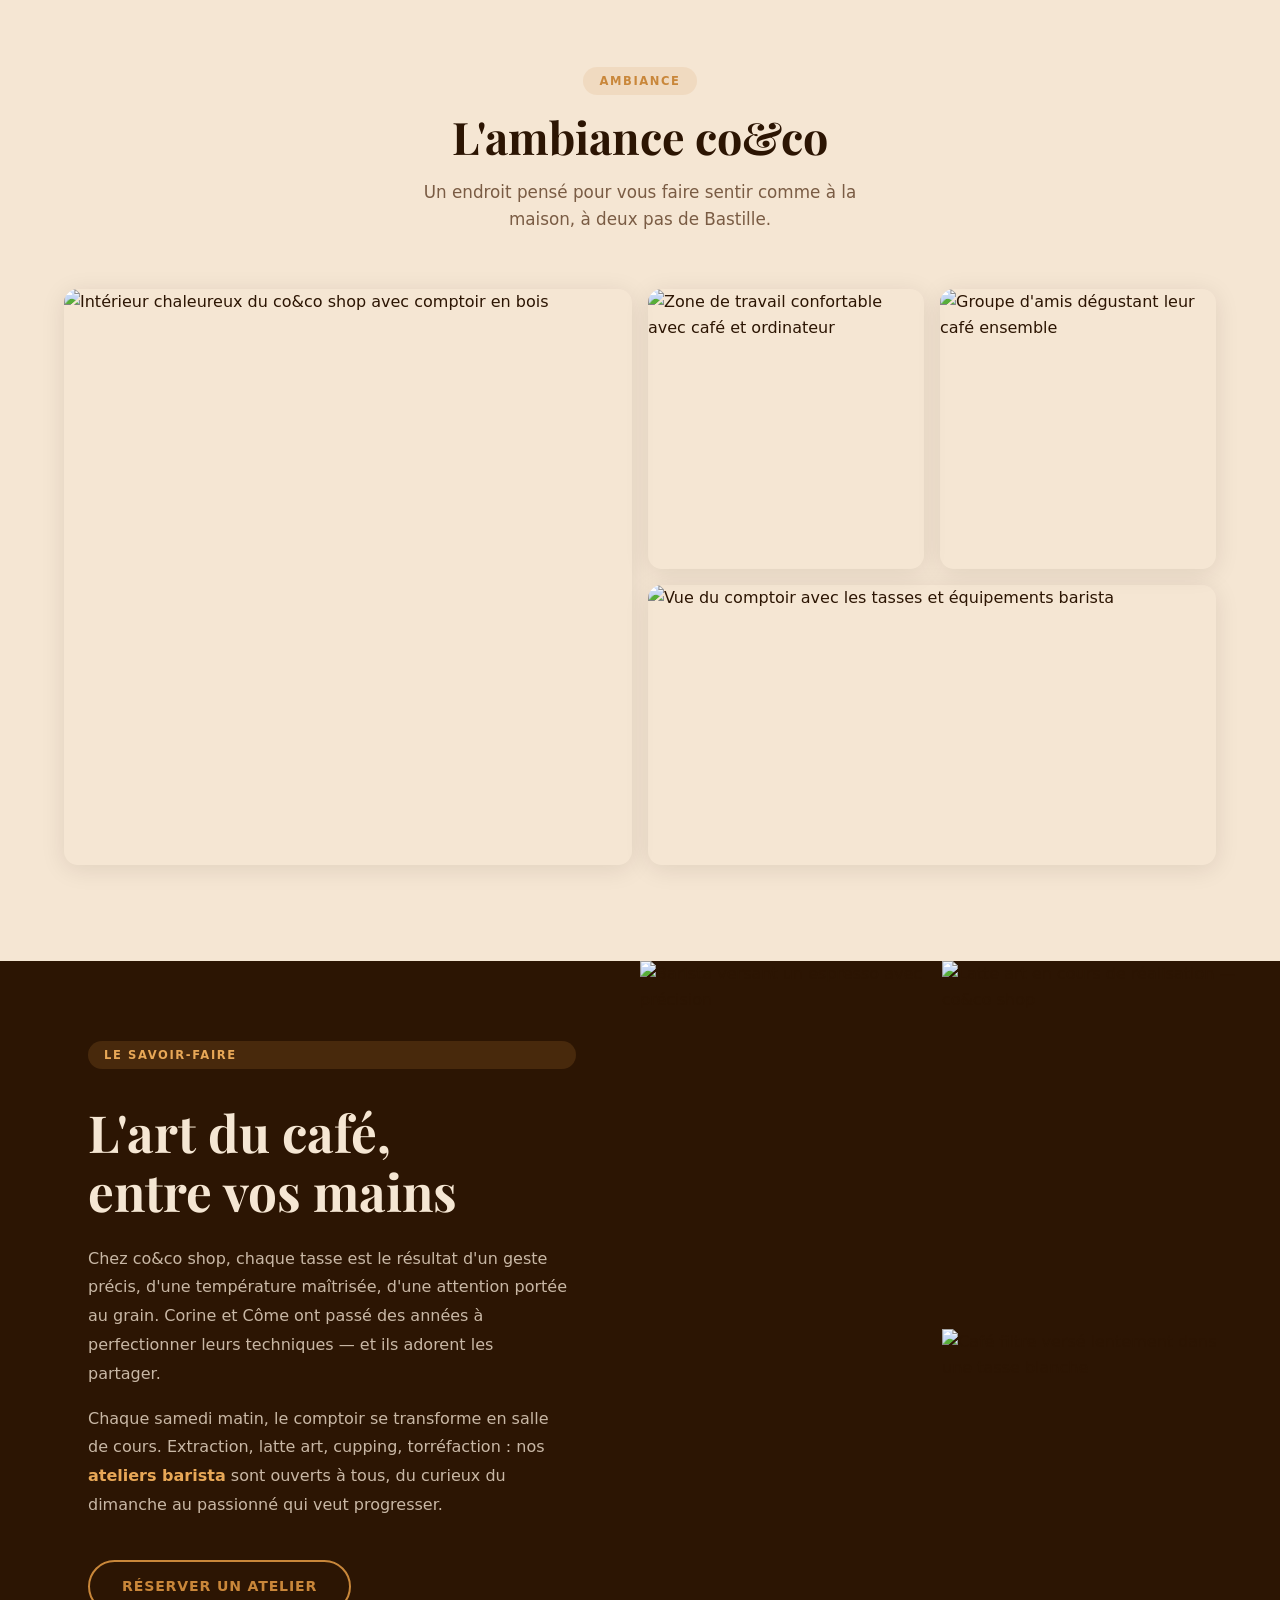
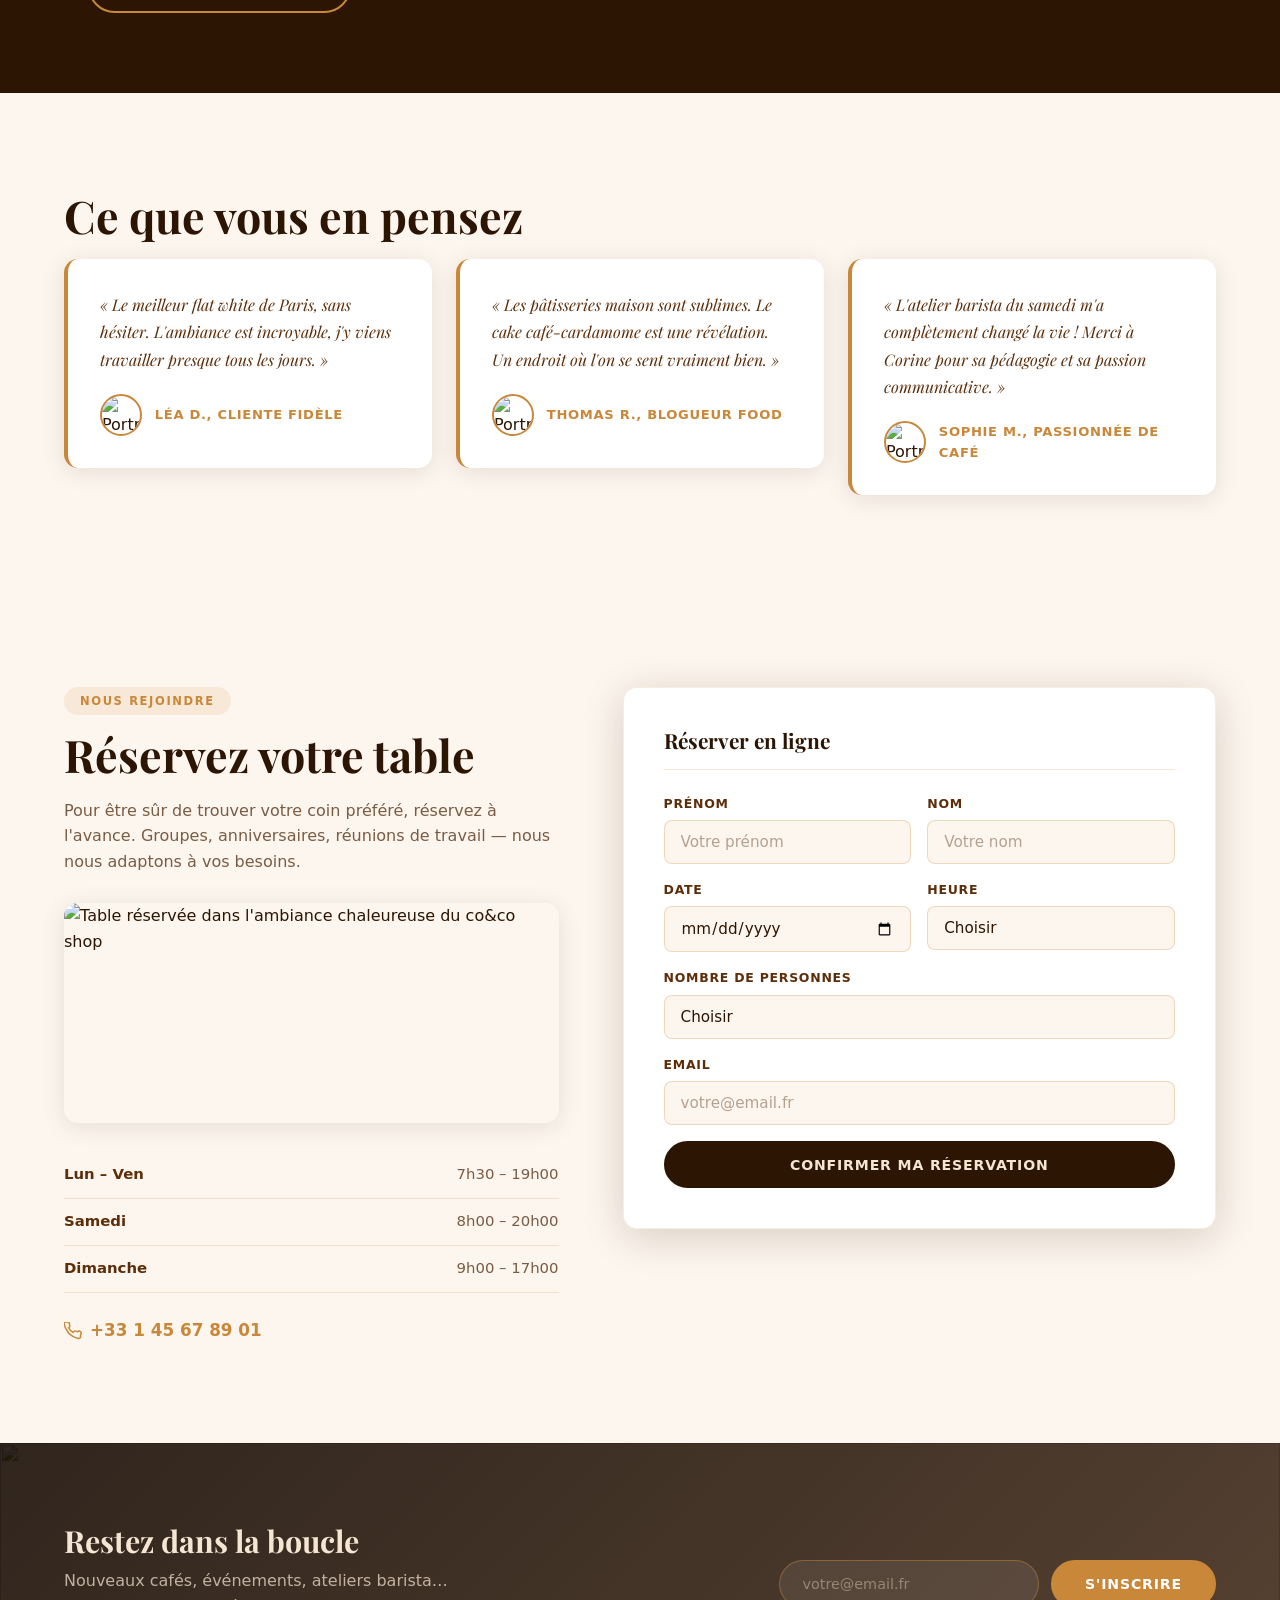
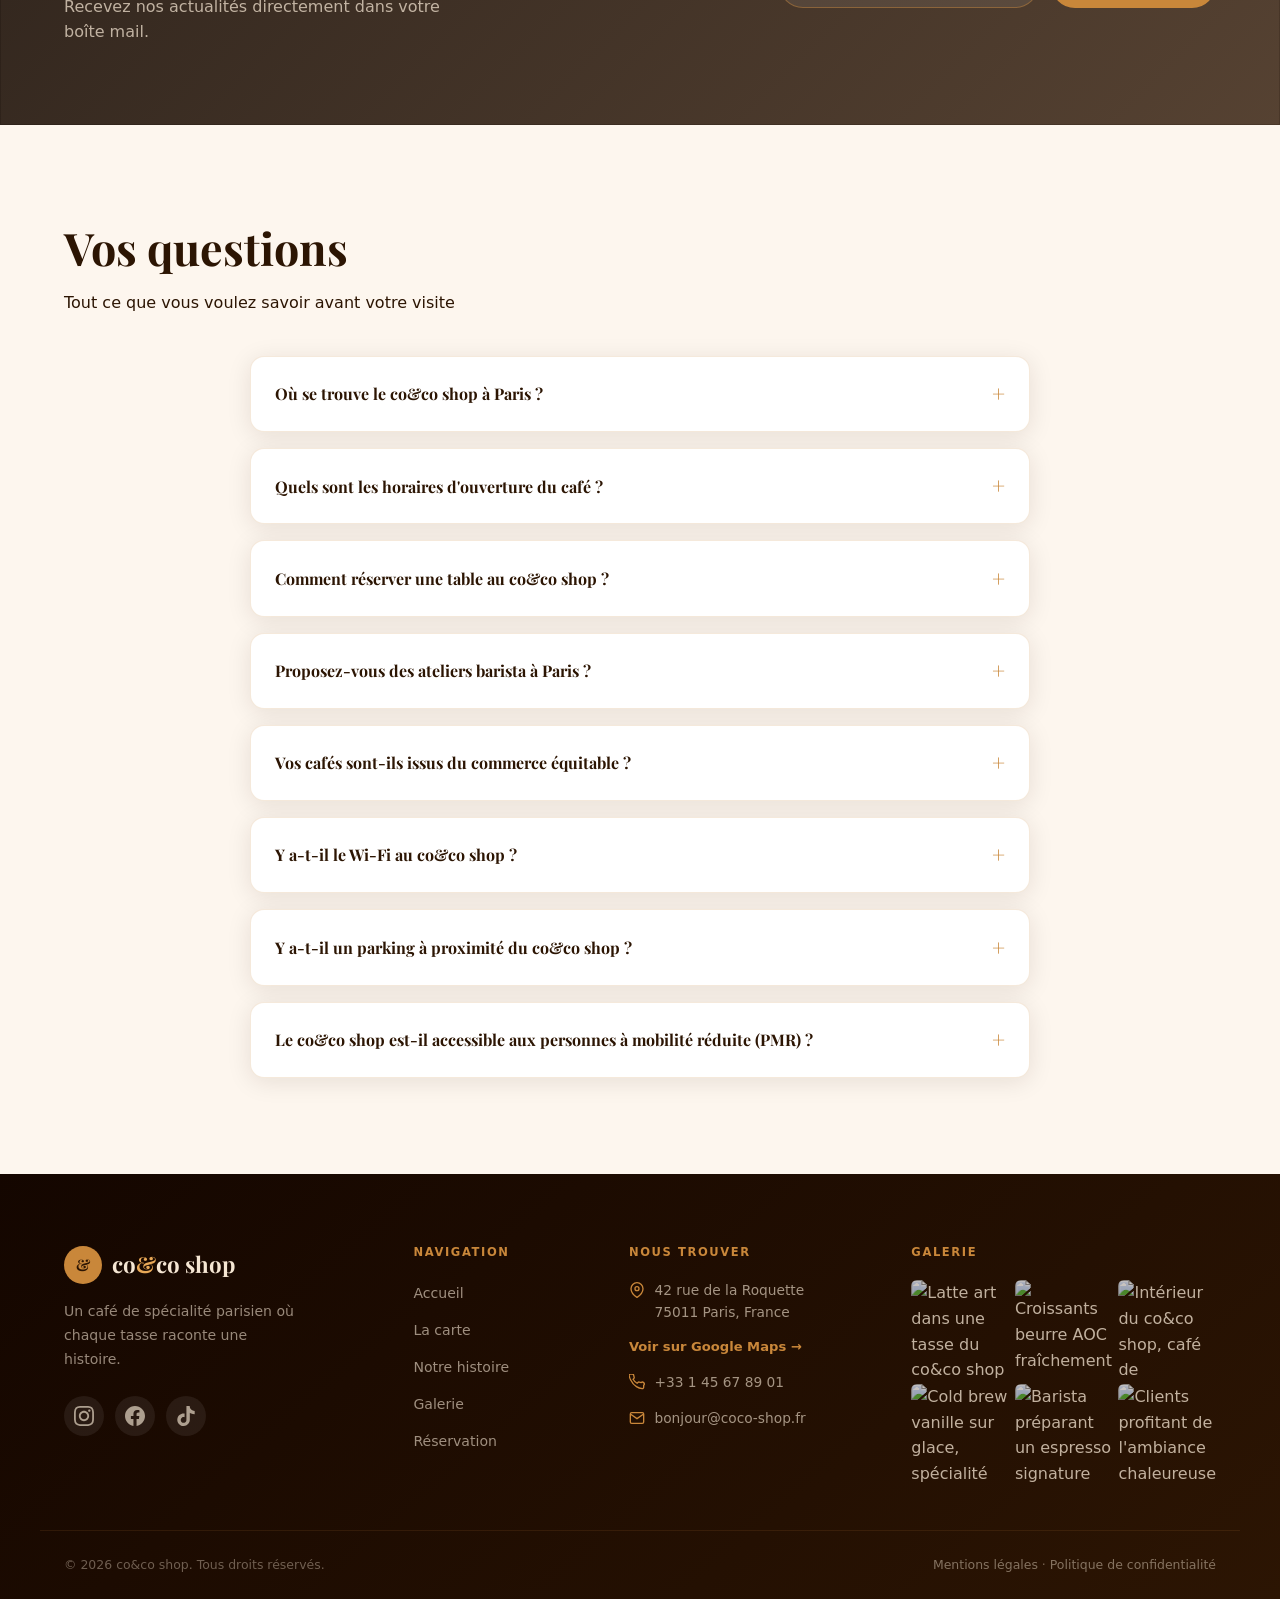
==== commit dcdb4328: "feat(seo+ui): simplify headings, add barista section, FAQ accordion, geo meta - Simplify H2 titles (" ====
--- a/index.html
+++ b/index.html
@@ -12,6 +12,12 @@
 
   <!-- Canonical -->
   <link rel="canonical" href="https://co-co-shop.netlify.app/" />
+
+  <!-- Geo — Local SEO Paris 11e -->
+  <meta name="geo.region" content="FR-75" />
+  <meta name="geo.placename" content="Paris 11e Bastille" />
+  <meta name="geo.position" content="48.8537;2.3732" />
+  <meta name="ICBM" content="48.8537, 2.3732" />
 
   <!-- Favicon -->
   <link rel="icon" type="image/svg+xml" href="data:image/svg+xml,<svg xmlns='http://www.w3.org/2000/svg' viewBox='0 0 100 100'><text y='.9em' font-size='90'>☕</text></svg>" />
@@ -26,6 +32,7 @@
   <meta property="og:image" content="https://images.unsplash.com/photo-1495474472287-4d71bcdd2085?auto=format&fit=crop&w=1200&h=630&q=80" />
   <meta property="og:image:width" content="1200" />
   <meta property="og:image:height" content="630" />
+  <meta property="og:image:alt" content="Intérieur chaleureux du co&co shop, café de spécialité Paris 11e Bastille" />
   <meta property="og:locale" content="fr_FR" />
 
   <!-- Twitter Card -->
@@ -33,6 +40,7 @@
   <meta name="twitter:title" content="co&co shop — Café de Spécialité Paris 11e" />
   <meta name="twitter:description" content="Café de spécialité artisanal au cœur de Paris 11e. Pâtisseries maison, cafés d'origine, ambiance chaleureuse." />
   <meta name="twitter:image" content="https://images.unsplash.com/photo-1495474472287-4d71bcdd2085?auto=format&fit=crop&w=1200&h=630&q=80" />
+  <meta name="twitter:image:alt" content="Intérieur chaleureux du co&co shop, café de spécialité Paris 11e Bastille" />
 
   <!-- Schema.org JSON-LD -->
   <script type="application/ld+json">
@@ -227,6 +235,30 @@
           "@type": "Answer",
           "text": "Absolument. Nous sourcçons directement nos grains auprès de petits producteurs responsables en Éthiopie, au Guatemala et au Yémen. Notre démarche est éthique, zéro déchet et ancrée dans le respect des producteurs."
         }
+      },
+      {
+        "@type": "Question",
+        "name": "Le co&co shop dispose-t-il du Wi-Fi ?",
+        "acceptedAnswer": {
+          "@type": "Answer",
+          "text": "Oui, le Wi-Fi est gratuit et disponible pour tous les clients. Le co&co shop est un espace idéal pour travailler ou étudier dans une ambiance chaleureuse à Paris 11e."
+        }
+      },
+      {
+        "@type": "Question",
+        "name": "Y a-t-il un parking à proximité du co&co shop ?",
+        "acceptedAnswer": {
+          "@type": "Answer",
+          "text": "Plusieurs options de stationnement existent à proximité : parking Bastille (place de la Bastille), parking Richard Lenoir, et de nombreuses places Vélib' sur la rue de la Roquette et le boulevard Voltaire."
+        }
+      },
+      {
+        "@type": "Question",
+        "name": "Le co&co shop est-il accessible aux personnes à mobilité réduite (PMR) ?",
+        "acceptedAnswer": {
+          "@type": "Answer",
+          "text": "Oui, le co&co shop est entièrement accessible aux personnes à mobilité réduite. L'entrée est de plain-pied, sans marche, et les espaces intérieurs sont spacieux pour permettre la circulation en fauteuil roulant."
+        }
       }
     ]
   }
@@ -282,7 +314,7 @@
       <div class="container">
         <div class="section-header">
           <span class="section-tag">La carte</span>
-          <h2 id="menu-title">Notre carte : Cafés de Spécialité, Pâtisseries &amp; Formules à Paris 11e</h2>
+          <h2 id="menu-title">La carte &amp; nos spécialités</h2>
           <p>Des saveurs authentiques, une qualité sans compromis.</p>
         </div>
 
@@ -546,9 +578,11 @@
         </div>
         <div class="about-content">
           <span class="section-tag">Notre histoire</span>
-          <h2 id="about-title">L'histoire de co&amp;co shop : Un café éthique et artisanal à Bastille</h2>
+          <h2 id="about-title">Notre histoire</h2>
           <p>co<em>&amp;</em>co shop, c'est l'histoire de Corine et Côme — deux amis réunis par leur amour du bon café. En 2019, ils transforment une ancienne épicerie du 11e arrondissement, à deux pas de Bastille, en un refuge chaleureux et <strong>zéro déchet</strong>, loin de l'agitation parisienne.</p>
           <p>Chaque grain est sourcé directement auprès de petits producteurs responsables en <strong>commerce équitable</strong>, en Éthiopie, au Guatemala, au Yémen. Chaque pâtisserie est préparée dès l'aube par Maya, leur pâtissière maison, avec des produits locaux et de saison. Un vrai <strong>café éthique à Paris</strong>, ancré dans son quartier.</p>
+          <p>Niché au cœur de la <strong>rue de la Roquette</strong>, à l'intersection des quartiers Bastille et <strong>Oberkampf</strong>, le co&amp;co shop s'est imposé comme l'adresse incontournable des amateurs de <strong>specialty coffee</strong> dans le 11e. À quelques pas de la place de la Bastille et du marché de la rue Amelot, c'est un ancrage de quartier autant qu'une destination pour les passionnés de café venant de tout Paris.</p>
+          <p>Corine et Côme ont voulu faire du co&amp;co shop bien plus qu'un simple <strong>coffee shop Paris</strong> : un lieu de vie, d'échange et de partage. Ateliers barista, dégustations de crus rares, collaborations avec des torréfacteurs indépendants… chaque semaine apporte son lot de nouvelles saveurs et d'expériences inédites autour du <strong>specialty coffee</strong> et des cultures caféières du monde.</p>
           <div class="values-grid">
             <div class="value-item">
               <div class="value-icon-photo">
@@ -592,7 +626,7 @@
       <div class="container">
         <div class="section-header">
           <span class="section-tag">Ambiance</span>
-          <h2 id="galerie-title">L'ambiance co&amp;co : Votre espace cosy &amp; de travail à Paris 11e</h2>
+          <h2 id="galerie-title">L'ambiance co&amp;co</h2>
           <p>Un endroit pensé pour vous faire sentir comme à la maison, à deux pas de Bastille.</p>
         </div>
         <div class="galerie-grid">
@@ -615,10 +649,40 @@
         </div>
       </div>
     </section>
+    <!-- ===== BARISTA ===== -->
+    <section class="section section-barista" aria-labelledby="barista-title">
+      <div class="barista-inner">
+
+        <div class="barista-text">
+          <span class="section-tag section-tag-light">Le savoir-faire</span>
+          <h2 id="barista-title">L'art du café,<br>entre vos mains</h2>
+          <p>Chez co&amp;co shop, chaque tasse est le résultat d'un geste précis, d'une température maîtrisée, d'une attention portée au grain. Corine et Côme ont passé des années à perfectionner leurs techniques — et ils adorent les partager.</p>
+          <p>Chaque samedi matin, le comptoir se transforme en salle de cours. Extraction, latte art, cupping, torréfaction : nos <strong>ateliers barista</strong> sont ouverts à tous, du curieux du dimanche au passionné qui veut progresser.</p>
+          <a href="#reserve" class="btn btn-outline-light">Réserver un atelier</a>
+        </div>
+
+        <div class="barista-mosaic">
+          <div class="barista-img barista-img--tall">
+            <img src="https://images.unsplash.com/photo-1542181961-9590d0c79dab?auto=format&fit=crop&w=700&q=82"
+                 alt="Barista versant un espresso avec précision" loading="lazy" width="700" height="900" />
+          </div>
+          <div class="barista-img barista-img--top">
+            <img src="https://images.unsplash.com/photo-1511920170033-f8396924c348?auto=format&fit=crop&w=600&q=82"
+                 alt="Latte art en cours de réalisation — co&co shop" loading="lazy" width="600" height="450" />
+          </div>
+          <div class="barista-img barista-img--bottom">
+            <img src="https://images.unsplash.com/photo-1559056199-641a0ac8b55e?auto=format&fit=crop&w=600&q=82"
+                 alt="Café filtre versé lentement dans une tasse blanche" loading="lazy" width="600" height="450" />
+          </div>
+        </div>
+
+      </div>
+    </section>
+
     <!-- ===== TESTIMONIALS ===== -->
     <section class="section section-testimonials" aria-labelledby="testimonials-title">
       <div class="container">
-        <h2 id="testimonials-title">Ce que disent nos clients du meilleur café de Bastille</h2>
+        <h2 id="testimonials-title">Ce que vous en pensez</h2>
         <div class="testimonials-grid">
           <blockquote class="testimonial">
             <p>« Le meilleur flat white de Paris, sans hésiter. L'ambiance est incroyable, j'y viens travailler presque tous les jours. »</p>
@@ -637,7 +701,7 @@
             </footer>
           </blockquote>
           <blockquote class="testimonial">
-            <p>« L'atelier barista du samedi m'a complètement changé la vie ! Merci à Camille pour sa pédagogie et sa passion communicative. »</p>
+            <p>« L'atelier barista du samedi m'a complètement changé la vie ! Merci à Corine pour sa pédagogie et sa passion communicative. »</p>
             <footer>
               <img src="https://images.unsplash.com/photo-1544005313-94ddf0286df2?auto=format&fit=crop&w=80&h=80&q=75"
                    alt="Portrait de Sophie M." loading="lazy" />
@@ -653,7 +717,7 @@
       <div class="container reserve-container">
         <div class="reserve-info">
           <span class="section-tag">Nous rejoindre</span>
-          <h2 id="reserve-title">Réservez une table au co&amp;co shop — Paris 11e, Bastille</h2>
+          <h2 id="reserve-title">Réservez votre table</h2>
           <p>Pour être sûr de trouver votre coin préféré, réservez à l'avance. Groupes, anniversaires, réunions de travail — nous nous adaptons à vos besoins.</p>
           <div class="reserve-photo">
             <img src="https://images.unsplash.com/photo-1559925393-8be0ec4767c8?auto=format&fit=crop&w=700&q=80"
@@ -724,7 +788,7 @@
       <div class="newsletter-overlay"></div>
       <div class="container newsletter-container">
         <div class="newsletter-content">
-          <h2 id="newsletter-title">Inscrivez-vous : actualités cafés, événements &amp; ateliers barista Paris</h2>
+          <h2 id="newsletter-title">Restez dans la boucle</h2>
           <p>Nouveaux cafés, événements, ateliers barista… Recevez nos actualités directement dans votre boîte mail.</p>
         </div>
         <form class="newsletter-form" action="#" method="post" aria-label="Inscription newsletter" novalidate>
@@ -737,7 +801,7 @@
     <!-- ===== FAQ ===== -->
     <section class="section section-faq" aria-labelledby="faq-title" id="faq">
       <div class="container">
-        <h2 id="faq-title" class="section-title">Questions fréquentes sur le co&amp;co shop</h2>
+        <h2 id="faq-title" class="section-title">Vos questions</h2>
         <p class="section-subtitle">Tout ce que vous voulez savoir avant votre visite</p>
         <div class="faq-list">
 
@@ -773,6 +837,27 @@
             <summary class="faq-question">Vos cafés sont-ils issus du commerce équitable ?</summary>
             <div class="faq-answer">
               <p>Absolument. Nous sélectionnons exclusivement des <strong>grains de café éthiques</strong>, sourcés en direct auprès de petits producteurs partenaires (Éthiopie, Colombie, Guatemala). Notre démarche inclut le commerce équitable, des prix justes aux cultivateurs et un engagement zéro déchet en boutique.</p>
+            </div>
+          </details>
+
+          <details class="faq-item">
+            <summary class="faq-question">Y a-t-il le Wi-Fi au co&amp;co shop ?</summary>
+            <div class="faq-answer">
+              <p>Oui, le <strong>Wi-Fi gratuit</strong> est disponible pour tous nos clients. Le mot de passe est affiché au comptoir. Le co&amp;co shop est d'ailleurs très apprécié comme espace de travail : prises électriques disponibles, ambiance calme le matin, lumière naturelle toute la journée.</p>
+            </div>
+          </details>
+
+          <details class="faq-item">
+            <summary class="faq-question">Y a-t-il un parking à proximité du co&amp;co shop ?</summary>
+            <div class="faq-answer">
+              <p>Plusieurs options à proximité : <strong>parking Bastille</strong> (place de la Bastille, 5 min à pied), stationnement sur le boulevard Richard Lenoir, et de nombreuses stations <strong>Vélib'</strong> rue de la Roquette et boulevard Voltaire. En voiture, nous vous conseillons d'arriver tôt le matin ou en soirée pour trouver plus facilement une place.</p>
+            </div>
+          </details>
+
+          <details class="faq-item">
+            <summary class="faq-question">Le co&amp;co shop est-il accessible aux personnes à mobilité réduite (PMR) ?</summary>
+            <div class="faq-answer">
+              <p>Oui, notre café est <strong>entièrement accessible PMR</strong>. L'entrée est de plain-pied, sans marche ni seuil. Les espaces intérieurs sont larges pour permettre la circulation en fauteuil roulant, et des places réservées sont disponibles en priorité. N'hésitez pas à nous appeler au <a href="tel:+33145678901">+33 1 45 67 89 01</a> pour tout besoin spécifique.</p>
             </div>
           </details>
 
@@ -836,7 +921,7 @@
         </address>
       </div>
 
-      <div class="footer-photos" aria-hidden="true">
+      <div class="footer-photos">
         <h3>Galerie</h3>
         <div class="footer-photo-grid">
           <img src="https://images.unsplash.com/photo-1509042239860-f550ce710b93?auto=format&fit=crop&w=200&h=200&q=70" alt="Latte art dans une tasse du co&amp;co shop" loading="lazy" />
--- a/style.css
+++ b/style.css
@@ -1011,6 +1011,96 @@
 }
 
 /* =============================================
+   BARISTA
+   ============================================= */
+.section-barista {
+  background: var(--brown-dark);
+  padding: 0;
+  overflow: hidden;
+}
+.barista-inner {
+  max-width: var(--container);
+  margin: 0 auto;
+  display: grid;
+  grid-template-columns: 1fr 1fr;
+  min-height: 620px;
+}
+.barista-text {
+  display: flex;
+  flex-direction: column;
+  justify-content: center;
+  padding: 5rem 4rem 5rem 3rem;
+  color: var(--cream);
+}
+.barista-text .section-tag-light {
+  background: rgba(201,135,58,0.18);
+  color: var(--gold-light);
+  border-color: rgba(201,135,58,0.3);
+}
+.barista-text h2 {
+  font-size: clamp(2.2rem, 4vw, 3.2rem);
+  color: var(--cream);
+  line-height: 1.15;
+  margin: 1.2rem 0 1.5rem;
+}
+.barista-text p {
+  font-size: 1rem;
+  color: rgba(245,230,211,0.78);
+  line-height: 1.8;
+  margin-bottom: 1rem;
+  max-width: 480px;
+}
+.barista-text p strong { color: var(--gold-light); }
+.barista-text .btn-outline-light {
+  align-self: flex-start;
+  margin-top: 1.5rem;
+  border-color: var(--gold);
+  color: var(--gold);
+  background: transparent;
+}
+.barista-text .btn-outline-light:hover {
+  background: var(--gold);
+  color: var(--brown-dark);
+}
+.barista-mosaic {
+  display: grid;
+  grid-template-columns: 1fr 1fr;
+  grid-template-rows: 1fr 1fr;
+  gap: 4px;
+}
+.barista-img {
+  overflow: hidden;
+  position: relative;
+}
+.barista-img img {
+  width: 100%;
+  height: 100%;
+  object-fit: cover;
+  display: block;
+  transition: transform 0.6s ease;
+}
+.barista-img:hover img { transform: scale(1.04); }
+.barista-img--tall {
+  grid-row: 1 / 3;
+}
+.barista-img--top  { grid-column: 2; grid-row: 1; }
+.barista-img--bottom { grid-column: 2; grid-row: 2; }
+
+@media (max-width: 1024px) {
+  .barista-inner { grid-template-columns: 1fr; }
+  .barista-text { padding: 3.5rem 2rem; }
+  .barista-text p { max-width: 100%; }
+  .barista-mosaic { min-height: 340px; }
+  .barista-img--tall { grid-row: 1; }
+}
+@media (max-width: 768px) {
+  .barista-mosaic { grid-template-columns: 1fr; grid-template-rows: auto; }
+  .barista-img--tall { grid-row: auto; height: 280px; }
+  .barista-img--top,
+  .barista-img--bottom { height: 220px; grid-column: 1; grid-row: auto; }
+}
+
+/* =============================================
    FAQ
    ============================================= */
 .section-faq {
